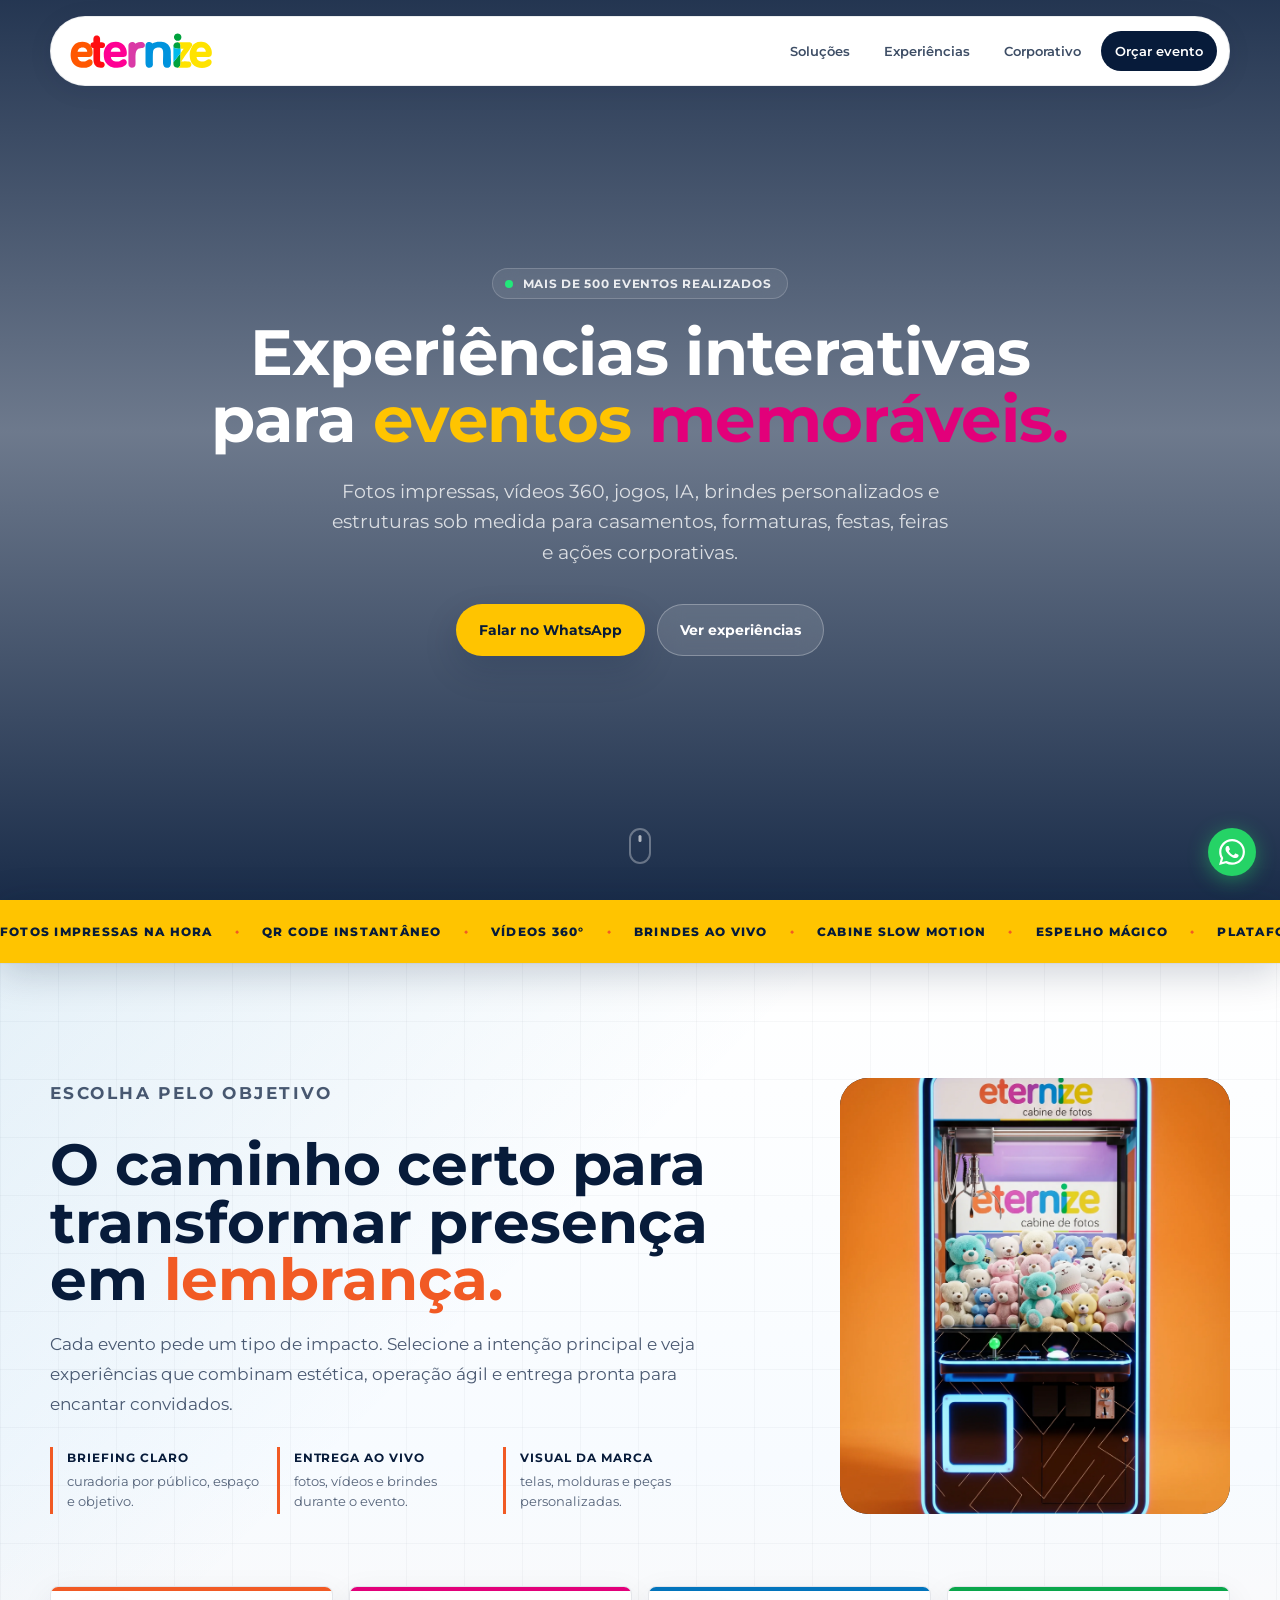
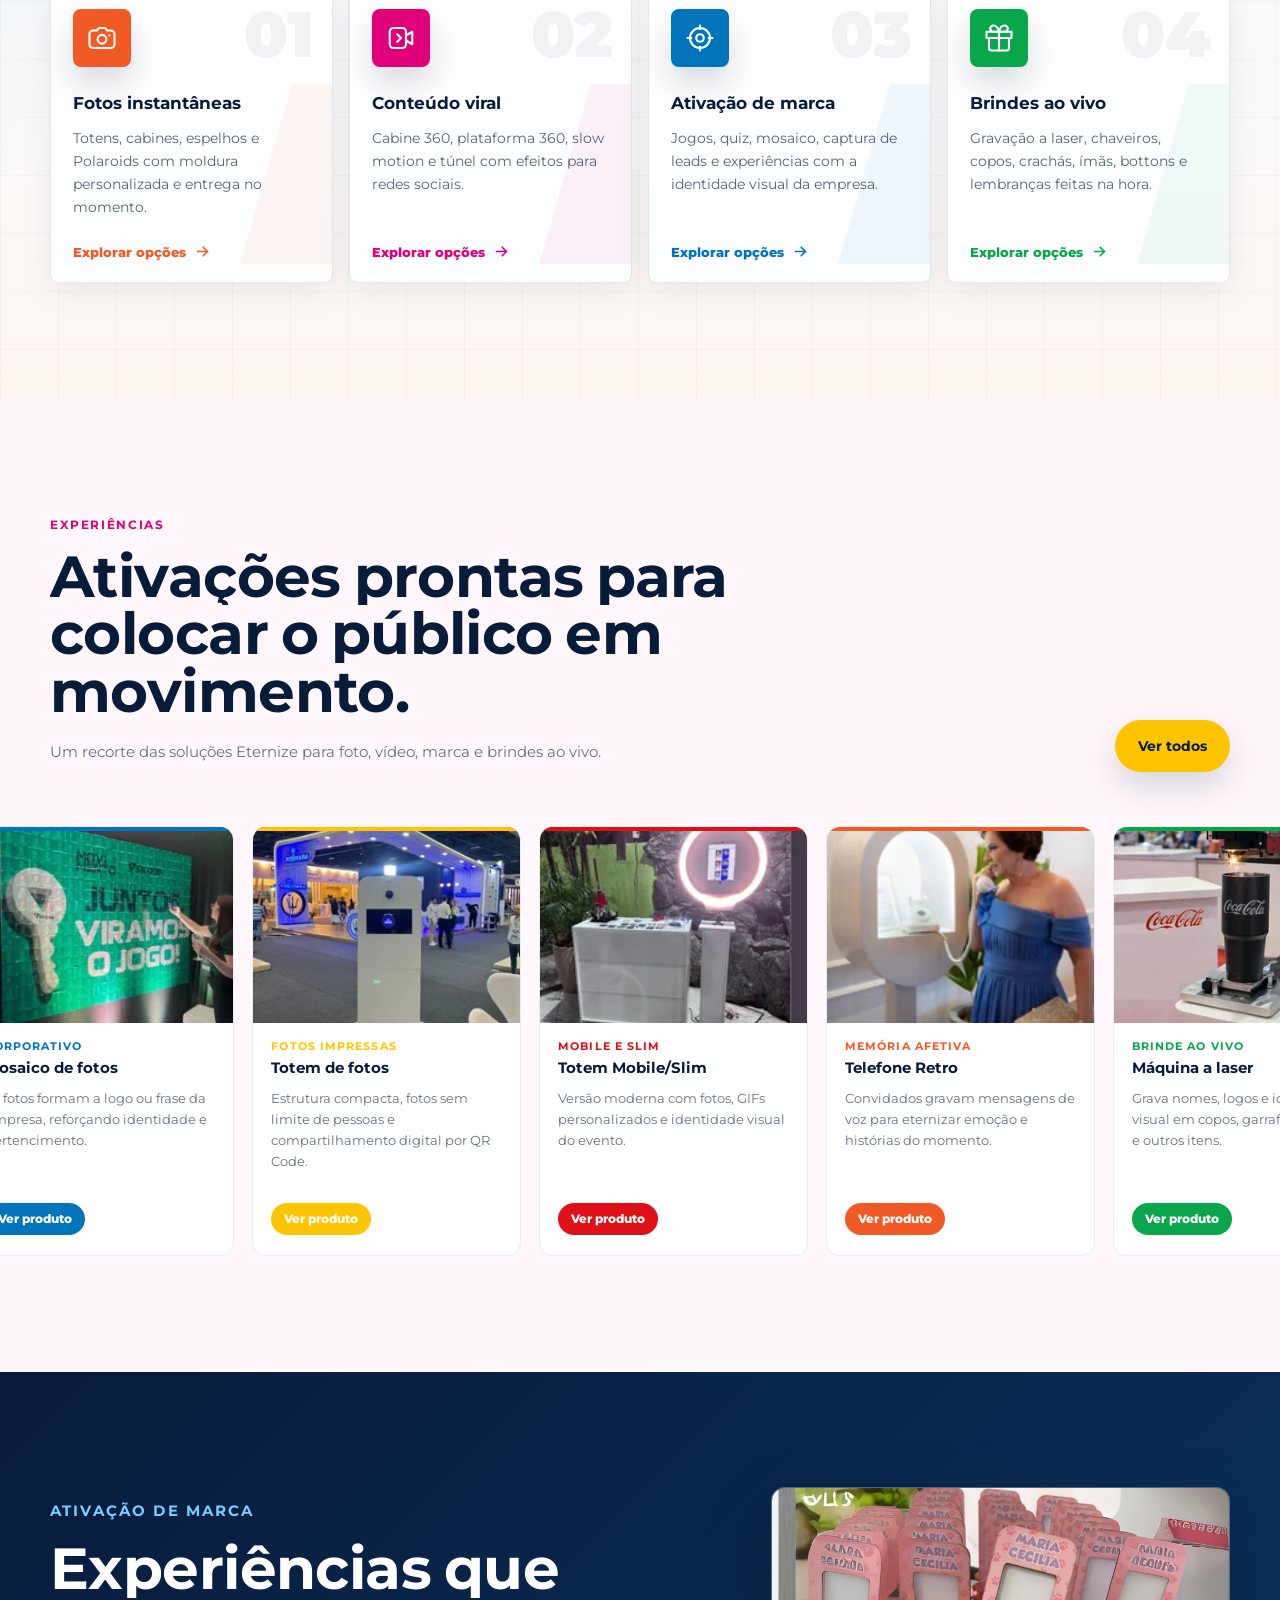
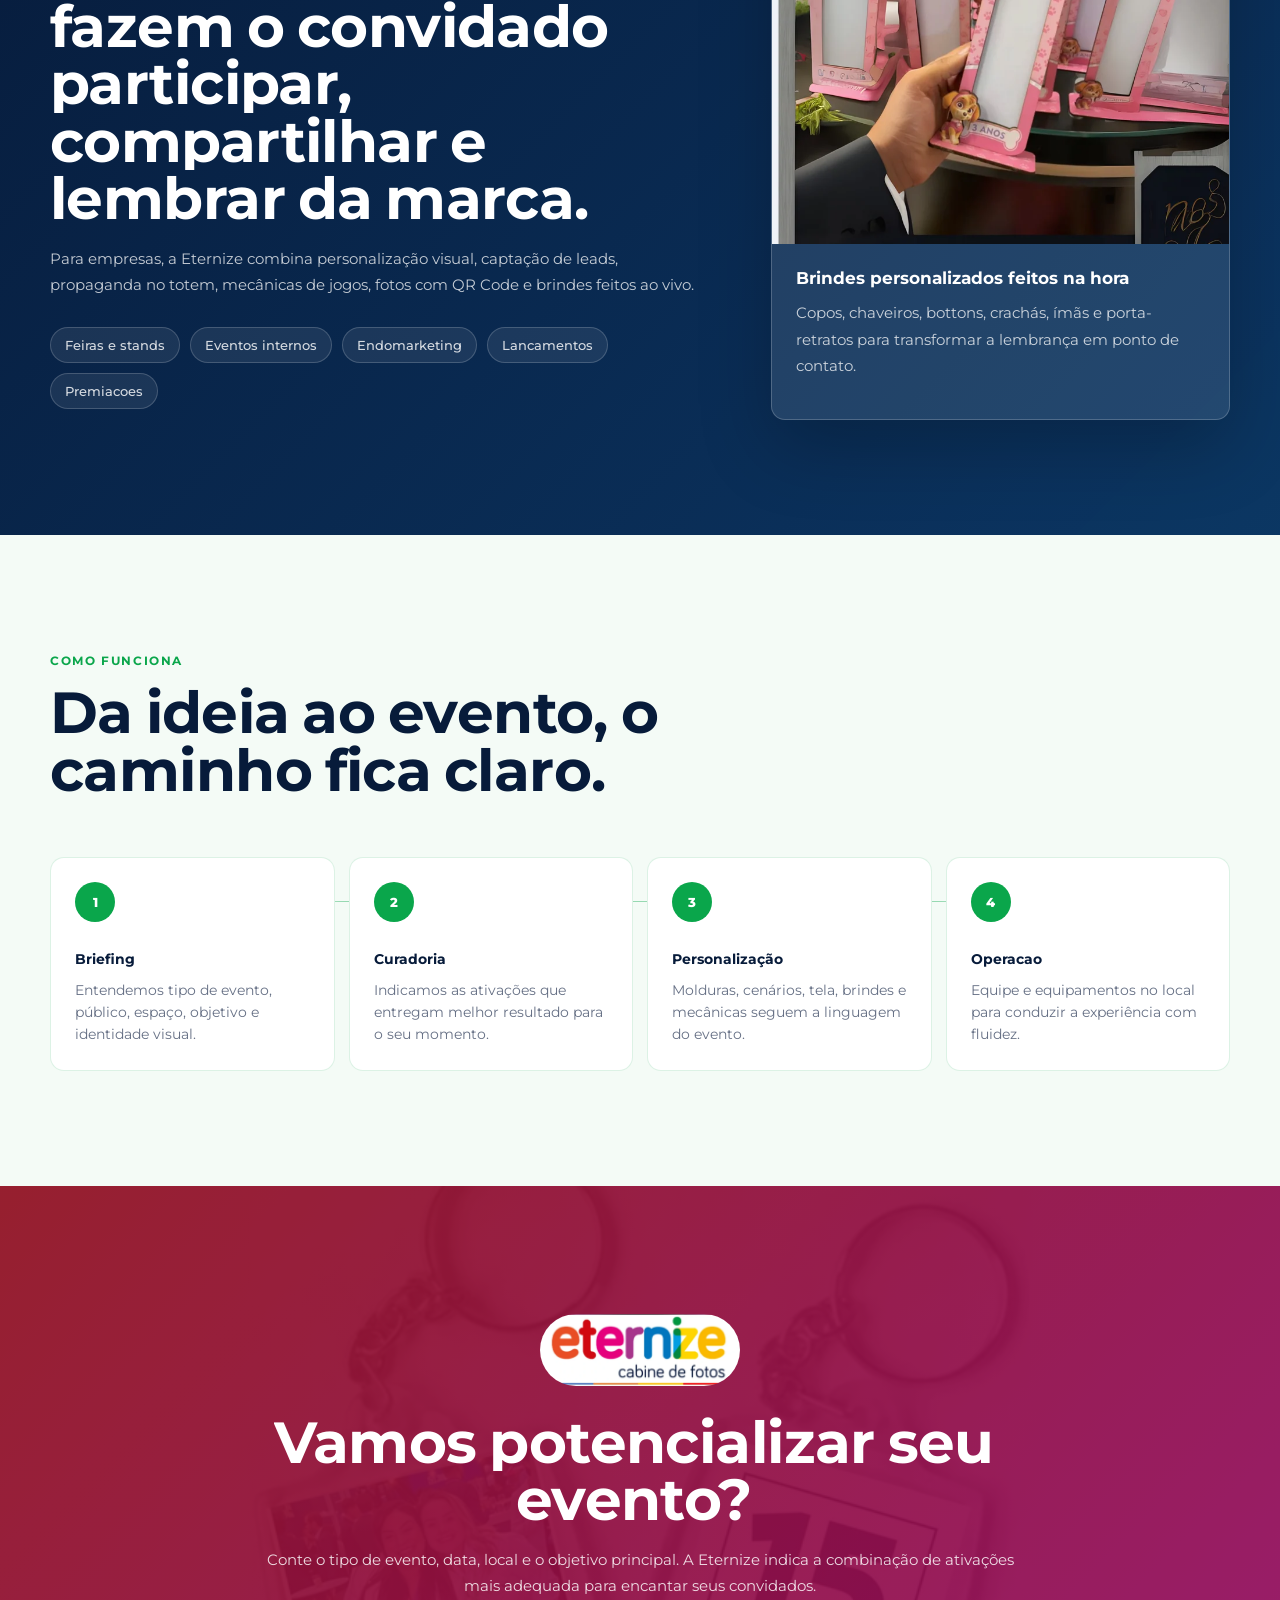
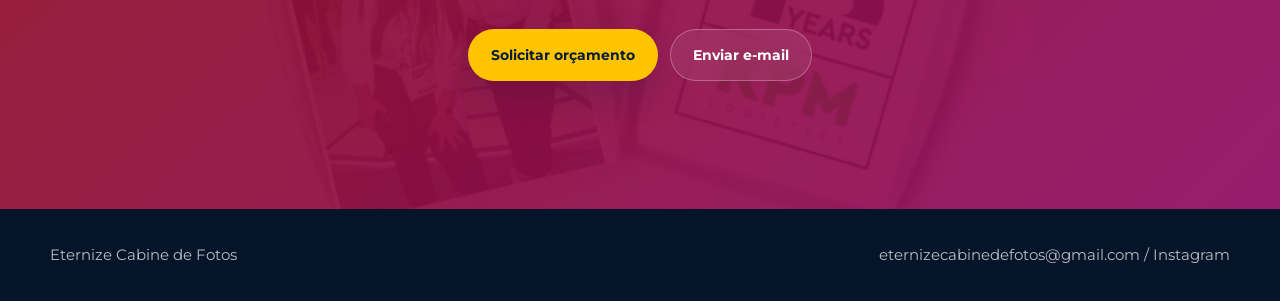
==== index.html @ 64b79873 "Atualiza site Eternize" ====
<!doctype html>
<html lang="pt-BR">
  <head>
    <meta charset="utf-8" />
    <meta name="viewport" content="width=device-width, initial-scale=1" />
    <meta
      name="description"
      content="Eternize Cabine de Fotos: fotos instantâneas, totens, cabine 360, brindes personalizados e ativações interativas para eventos sociais e corporativos."
    />
    <title>Eternize Cabine de Fotos | Ativações para eventos</title>
    <link rel="preconnect" href="https://fonts.googleapis.com" />
    <link rel="preconnect" href="https://fonts.gstatic.com" crossorigin />
    <link href="https://fonts.googleapis.com/css2?family=Montserrat:ital,wght@0,400;0,500;0,600;0,700;0,800;0,900;1,400;1,600&display=swap" rel="stylesheet" />
    <link rel="stylesheet" href="styles.css" />
    <script>document.documentElement.classList.add('js-loading');</script>
  </head>
  <body>
    <div id="loader" aria-hidden="true">
      <div class="loader-inner">
        <svg class="loader-logo" viewBox="0 0 8000 2100" xmlns="http://www.w3.org/2000/svg" style="shape-rendering:geometricPrecision;fill-rule:evenodd;clip-rule:evenodd">
          <!-- E (orange) -->
          <path data-color="#FF5701" d="M714.59 861.77c119.91,0 203.22,21.48 257.71,134.58 13.38,27.77 21.65,52.52 21.65,91.28l-534.95 0c13.27,-56.95 35.41,-118.96 78.92,-158.83 36.54,-33.48 108.3,-67.03 176.67,-67.03zm523.06 -11.89c-7.29,-4.43 -6.97,8.35 -5.02,-11.89 -22.46,-39.5 -11.29,2.46 -44.46,-80.9l-15.9 -28.86c-45.23,-34.41 -63.4,-90.82 -202.01,-145.9 -122.68,-48.75 -326.52,-52.69 -457.08,-11.13 -140.42,44.71 -223.59,114.61 -308.14,226.8 -47.35,62.83 -87.46,164.9 -105.25,245.45 -71.99,325.97 12.5,697.53 319.49,862.56 264.52,142.2 821.02,88.3 873.07,-199.17 9.29,-51.32 -4.56,-97.09 -27.3,-135.43 -19.23,-32.4 -63.55,-65.6 -110.46,-67.93 -125.85,-6.25 -117.14,64.1 -244.66,112.35 -75.48,28.57 -224.67,29.62 -304.32,-15.03 -85.15,-47.72 -116.16,-110.81 -140.66,-215.97 125.44,0 610.93,9.97 694.47,-12.85 156.95,-42.88 143.22,-249.6 118.27,-383.83 -3.86,-20.78 -10.97,-47.76 -17.43,-71.72 -5.93,-21.96 -17.75,-45.69 -22.61,-66.55z"/>
          <!-- t (red) -->
          <path data-color="#FF0D11" d="M1172.27 728.23l15.9 28.86c33.17,83.36 22,41.4 44.46,80.9l5.02 11.89c29.72,7.94 31.73,29.72 101.05,29.72 0,210.02 0,420.03 0,630.05 0,145.24 24.2,264.95 117.38,358.13 92.03,92.03 214.01,123.85 356.64,104.01 46.53,-6.47 78.1,-24.38 107.11,-53.38 92.81,-92.79 37.51,-273.31 -111.58,-277.98 -119.05,-3.72 -101.03,-60.47 -101.03,-219.94l-0.05 -475.56c-0.93,-100.03 0.42,-52.2 88.88,-59.68 47.46,-4.02 91.48,-9.33 124.3,-30.27 94.5,-60.33 105.02,-294.35 -132.64,-288.14 -15.31,0.4 -43.07,1.45 -66.09,0.25 -14.45,-0.75 -15.28,11.68 -14.5,-55.9 1.59,-138.41 21.54,-244.61 -104.9,-299.29 -57.03,-24.66 -181.39,-23.31 -237.35,57.87 -42.36,61.45 -26.17,196.69 -26.17,294.8 -101.18,2.26 -166.43,60.46 -166.43,163.66z"/>
          <!-- e (pink) -->
          <path data-color="#FF0093" d="M2836.56 1087.63l-534.95 0c41.52,-178.24 119.19,-214.67 274.18,-228.19 61.7,-5.38 130.36,16.73 178.57,54.81 40.77,32.21 80.65,103.8 82.2,173.38zm-927.25 118.88c0,230.15 26.81,410.46 194.66,578.05 163.53,163.26 319.38,194.66 560.22,194.66 156.12,0 271.62,-33.8 396.41,-108.82 59.18,-35.57 126.65,-103.44 126.65,-182.43 0,-99.97 -65.37,-184.26 -148.6,-184.26 -165.67,0 -170.76,120.66 -374.14,131.47 -19.15,1.02 -14.56,1.46 -27.47,0.93 -86.77,-3.57 -164.61,-7.9 -235.88,-71.47 -43,-38.36 -93.61,-101.86 -93.61,-179.81l630.05 0c177.98,0 249.65,-46.47 249.65,-237.76 0,-236.08 -128.38,-459.67 -350.36,-559.05 -205.52,-92.01 -587.02,-57.34 -748.43,143.81 -59.9,74.64 -86.06,108.14 -124.87,202.04 -28.35,68.58 -54.28,177.26 -54.28,272.64z"/>
          <!-- r (magenta) -->
          <path data-color="#DA3AA6" d="M3276.41 748.83l0 1022.35c0,262.21 323.5,254.34 376.97,97.61 24.29,-71.2 15.32,-198.96 15.32,-281.87 0,-174.11 -19.16,-409.79 45.36,-543.09 15.87,-32.79 38.89,-55.62 62.97,-79.68 29.51,-29.47 53.31,-36.35 97.32,-51.27 81.31,-27.57 174.33,-5.87 243.69,-53.51 67.82,-46.57 88.64,-129.27 57.88,-201.68 -43.36,-102.03 -134.62,-110.95 -233.8,-110.95 -79.84,0 -158.13,20.82 -219.78,59.58 -16.62,10.45 -35.68,29.44 -53.64,41.47 -86.73,-163.92 -392.29,-128.32 -392.29,101.04z"/>
          <!-- n (blue) -->
          <path data-color="#0093DD" d="M4595.95 629.96c-70.23,-104.88 -257.72,-114.36 -333.92,-12.96 -30.38,40.42 -40.55,104.1 -40.55,173.44l0 861.86c0,163.55 23.65,311.57 216.12,324.19 76.89,5.04 143.43,-40.33 170.45,-92.16 21.09,-40.47 23.93,-51.71 23.6,-113.11 -1,-185.44 -9.9,-524.14 6.27,-671.34 30.42,-276.95 379.68,-271.28 483.83,-193.3 38.93,29.14 57.36,70.75 67.05,123.16 28.63,155.03 -12.34,593.91 10.69,750.11 15.68,106.28 80.36,193.42 192.94,193.42 79.77,0 122.42,-0.34 179.93,-57.82 76.66,-76.62 57.56,-221.81 57.84,-334.49 0.04,-15.81 0.28,-31.65 -0.51,-47.42 -0.15,-2.9 -1.17,-18.67 -1.18,-18.97 -0.1,-10.56 0.87,-1.7 0.8,-17.68 -0.11,-26.81 -3.46,-17.23 -4.5,-41.29l1.23 -112.86c0.34,-10.69 0.19,-1 -0.84,-18.09 -5.65,-93.59 5.95,-213.07 -7.16,-308.08 -14.84,-107.47 -49.71,-182.32 -99.49,-257.14 -21.14,-31.77 -57.03,-67.3 -86.24,-92.09l-109.44 -68.87c-43.96,-18.78 -84.25,-31.31 -136.88,-41.43 -191.25,-36.79 -416.63,-18.84 -590.04,72.92z"/>
          <!-- i — base shape (green) -->
          <path data-color="#00A23D" d="M5766.9 1672.22c0,99.93 -4.35,166.35 43.25,222.13 50.98,59.74 85.82,78.92 193.04,78.92 32.2,-17.93 49.72,-17.55 82.31,-43.84 90.25,-72.82 74.78,-166.97 74.23,-283.07 -0.75,-158.67 0.39,-317.51 -0.04,-476.21 -28.02,20.35 -212.98,270.62 -246.05,314.12l-146.74 187.95z"/>
          <!-- i — dot (green) -->
          <path data-color="#00A23D" d="M5974.93 487.3c78.07,0 116.99,6.34 182.95,-60.75 103.31,-105.06 66.25,-343.43 -165.12,-343.43 -132.1,0 -269.79,165.04 -144.47,334.67 23.8,32.22 74.12,69.51 126.64,69.51z"/>
          <!-- i — body (green) -->
          <path data-color="#00A23D" d="M5766.9 792.99c20.1,67.55 58.01,111.79 134.01,124.9 63.26,10.91 194,7.72 260.83,3.48 -6.58,-76.57 10.19,-166.04 -11.43,-235.08 -10.92,-34.86 -27.07,-56.77 -49.42,-75.35 -19.36,-16.09 -55.71,-39.23 -84.35,-43.01 -88.3,-11.62 -190.92,32.81 -230.01,117.33 -17.95,38.81 -19.63,53.27 -19.63,107.73z"/>
          <!-- i — highlight (cyan) -->
          <path data-color="#00BBEC" d="M5766.9 1672.22l146.74 -187.95c33.07,-43.5 218.03,-293.77 246.05,-314.12l3.99 -11.19 1.46 -238.31 -3.4 0.72c-66.83,4.24 -197.57,7.43 -260.83,-3.48 -76,-13.11 -113.91,-57.35 -134.01,-124.9l0 879.23z"/>
          <!-- z (yellow) -->
          <path data-color="#FFE300" d="M6161.74 921.37l3.4 -0.72 166.42 0.59c-21.22,40.05 -93.46,134.85 -123.7,179.4 -13.48,19.85 -25.04,46.28 -44.18,58.32l-3.99 11.19c0.43,158.7 -0.71,317.54 0.04,476.21 0.55,116.1 16.02,210.25 -74.23,283.07 -32.59,26.29 -50.11,25.91 -82.31,43.84 90.89,0 579.39,9.28 644.37,-10.91 87.52,-27.2 129.33,-112.9 110.53,-201.55 -21.89,-103.19 -88.8,-131.15 -195.09,-132.19l-165.73 -6.16c-17.5,-0.55 -34.76,0.49 -51.88,1.43 -15.55,0.86 -0.82,1.04 -17.22,0.32l-74.74 3.45c-18.93,2.13 -39.41,0.87 -58.57,0.87 10.47,-15.65 19.21,-29.7 31.35,-45.92l96.86 -134.95c64.89,-85.84 405.28,-562.31 453.23,-640.44 60.9,-99.2 43.54,-243.66 -165.23,-242.79l-594.53 3.5c28.64,3.78 64.99,26.92 84.35,43.01 22.35,18.58 38.5,40.49 49.42,75.35 21.62,69.04 4.85,158.51 11.43,235.08z"/>
          <!-- e final (yellow) -->
          <path data-color="#FFE300" d="M7288.53 861.77l41.61 0c131.11,0 231.81,95.37 231.81,225.86l-517.12 0c0,-116.07 106.44,-225.86 243.7,-225.86zm-624.11 362.57c0,223.49 42.14,391.85 156.97,538.47 242.98,310.27 841.04,267.52 1020.98,27.26 80.11,-106.96 51.06,-286.36 -113.99,-286.36 -72.76,0 -114.29,44.05 -160.14,71.67 -29.69,17.88 -42.03,27.46 -78.39,40.49 -104.74,37.51 -261.61,23.64 -353.57,-49.07 -41.97,-33.19 -85.51,-121.72 -85.51,-181.97l612.23 0c176.74,0 231.81,-61.67 231.81,-231.81 0,-96.18 -24.27,-182.39 -53.63,-249.51 -7.42,-16.97 -14.76,-32.76 -23.26,-48.07 -10.03,-18.08 -17.15,-30.47 -28.17,-49.1 -22.33,-37.71 -42.62,-56.47 -67.19,-87.35 -14.17,-17.79 -20.61,-17.8 -37.34,-33.99 -17.16,-16.61 -22.06,-21.05 -41.68,-35.59 -100.15,-74.26 -189.53,-95.28 -308.44,-104.4 -267.48,-20.5 -462.11,97.72 -559.75,290.98 -61.51,121.76 -110.93,242.22 -110.93,388.35z"/>
        </svg>
      </div>
    </div>

    <div class="scroll-progress" aria-hidden="true"></div>

    <header class="site-header" data-header>
      <a class="brand" href="#inicio" aria-label="Eternize Cabine de Fotos">
        <img src="logosvg.svg" alt="Eternize cabine de fotos" />
      </a>
      <button class="nav-toggle" type="button" aria-label="Abrir menu" aria-expanded="false" data-nav-toggle>
        <span></span>
        <span></span>
        <span></span>
      </button>
      <nav class="nav-links" data-nav>
        <a href="#solucoes">Soluções</a>
        <a href="#experiencias">Experiências</a>
        <a href="#corporativo">Corporativo</a>
        <a class="nav-cta" href="https://wa.me/5513991571785?text=Ola%2C%20quero%20potencializar%20meu%20evento%20com%20a%20Eternize." target="_blank" rel="noreferrer">Orçar evento</a>
      </nav>
    </header>

    <main id="inicio">
      <section class="hero section-blue">
        <!-- Vídeo mobile (até 767px) -->
        <video class="hero-video hero-video--mobile" autoplay muted loop playsinline preload="none" aria-hidden="true">
          <source src="bg-mobile.webm" type="video/webm" />
        </video>
        <!-- Vídeo desktop (768px+) -->
        <video class="hero-video hero-video--desktop" autoplay muted loop playsinline preload="none" aria-hidden="true">
          <source src="bg-desktop.webm" type="video/webm" />
        </video>

        <div class="hero-overlay" aria-hidden="true"></div>

        <div class="hero-content reveal">
          <div class="hero-badge">
            <span class="hero-badge-pulse"></span>
            Mais de 500 eventos realizados
          </div>
          <h1>Experiências interativas para <span class="hero-highlight">eventos</span> <span class="hero-highlight-pink">memoráveis.</span></h1>
          <p class="hero-copy">
            Fotos impressas, vídeos 360, jogos, IA, brindes personalizados e estruturas sob medida para casamentos,
            formaturas, festas, feiras e ações corporativas.
          </p>
          <div class="hero-actions">
            <a class="button button-primary" href="https://wa.me/5513991571785?text=Ola%2C%20quero%20conhecer%20as%20ativacoes%20da%20Eternize." target="_blank" rel="noreferrer" data-ripple>
              Falar no WhatsApp
            </a>
            <a class="button button-ghost" href="#experiencias" data-ripple>Ver experiências</a>
          </div>
        </div>

        <div class="hero-scroll" aria-hidden="true"></div>
      </section>

      <!-- Ticker bar: divisão animada entre hero e seções -->
      <div class="ticker-section" aria-hidden="true">
        <div class="ticker-inner">
          <div class="ticker-track">
            <span class="ticker-item">Fotos impressas na hora</span>
            <span class="ticker-item">QR Code instantâneo</span>
            <span class="ticker-item">Vídeos 360°</span>
            <span class="ticker-item">Brindes ao vivo</span>
            <span class="ticker-item">Cabine Slow Motion</span>
            <span class="ticker-item">Espelho Mágico</span>
            <span class="ticker-item">Plataforma 360</span>
            <span class="ticker-item">Laser personalizado</span>
            <span class="ticker-item">Cartoon IA</span>
            <span class="ticker-item">Totem de jogos</span>
            <span class="ticker-item">Conteúdo viral</span>
            <span class="ticker-item">Ativação de marca</span>
            <!-- duplicado para loop perfeito -->
            <span class="ticker-item">Fotos impressas na hora</span>
            <span class="ticker-item">QR Code instantâneo</span>
            <span class="ticker-item">Vídeos 360°</span>
            <span class="ticker-item">Brindes ao vivo</span>
            <span class="ticker-item">Cabine Slow Motion</span>
            <span class="ticker-item">Espelho Mágico</span>
            <span class="ticker-item">Plataforma 360</span>
            <span class="ticker-item">Laser personalizado</span>
            <span class="ticker-item">Cartoon IA</span>
            <span class="ticker-item">Totem de jogos</span>
            <span class="ticker-item">Conteúdo viral</span>
            <span class="ticker-item">Ativação de marca</span>
          </div>
        </div>
      </div>


      <section class="section goals-section section-orange" id="solucoes">
        <div class="goals-shell">
          <div class="goals-intro reveal">
            <p class="eyebrow">Escolha pelo objetivo</p>
            <h2>O caminho certo para transformar presença em <span class="goals-title-accent">lembrança.</span></h2>
            <p>
              Cada evento pede um tipo de impacto. Selecione a intenção principal e veja experiências que combinam
              estética, operação ágil e entrega pronta para encantar convidados.
            </p>

            <div class="goals-proof" aria-label="Diferenciais da curadoria Eternize">
              <span><strong>Briefing claro</strong> curadoria por público, espaço e objetivo.</span>
              <span><strong>Entrega ao vivo</strong> fotos, vídeos e brindes durante o evento.</span>
              <span><strong>Visual da marca</strong> telas, molduras e peças personalizadas.</span>
            </div>
          </div>

          <div class="goals-showcase reveal">
            <figure class="goals-showcase-media">
              <img src="assets/site/cabine.webp" alt="Cabine de fotos Eternize em um evento" loading="lazy" />
            </figure>
          </div>
        </div>

        <div class="goals-grid" aria-label="Objetivos para escolher a experiência ideal">
          <a class="goals-card reveal" style="--gc: var(--orange)" href="#experiencias" data-filter-shortcut="foto" aria-label="Ver experiências de fotos instantâneas">
            <span class="goals-icon" aria-hidden="true">
              <svg viewBox="0 0 24 24" fill="none" stroke="currentColor" stroke-width="1.7" stroke-linecap="round" stroke-linejoin="round">
                <path d="M14.5 4h-5L7.8 6H5a3 3 0 0 0-3 3v8a3 3 0 0 0 3 3h14a3 3 0 0 0 3-3V9a3 3 0 0 0-3-3h-2.8L14.5 4Z" />
                <circle cx="12" cy="13" r="3.5" />
                <path d="M18 10h.01" />
              </svg>
            </span>
            <span class="goals-watermark" aria-hidden="true">01</span>
            <h3>Fotos instantâneas</h3>
            <p>Totens, cabines, espelhos e Polaroids com moldura personalizada e entrega no momento.</p>
            <span class="goals-link">
              Explorar opções
              <svg viewBox="0 0 24 24" fill="none" stroke="currentColor" stroke-width="2.4" stroke-linecap="round" stroke-linejoin="round" aria-hidden="true">
                <path d="M5 12h14" />
                <path d="m13 6 6 6-6 6" />
              </svg>
            </span>
          </a>

          <a class="goals-card reveal" style="--gc: var(--pink)" href="#experiencias" data-filter-shortcut="video" aria-label="Ver experiências de conteúdo viral">
            <span class="goals-icon" aria-hidden="true">
              <svg viewBox="0 0 24 24" fill="none" stroke="currentColor" stroke-width="1.7" stroke-linecap="round" stroke-linejoin="round">
                <path d="M3 7a3 3 0 0 1 3-3h7a3 3 0 0 1 3 3v10a3 3 0 0 1-3 3H6a3 3 0 0 1-3-3V7Z" />
                <path d="m16 10 5-3v10l-5-3" />
                <path d="m9 9 3 3-3 3" />
              </svg>
            </span>
            <span class="goals-watermark" aria-hidden="true">02</span>
            <h3>Conteúdo viral</h3>
            <p>Cabine 360, plataforma 360, slow motion e túnel com efeitos para redes sociais.</p>
            <span class="goals-link">
              Explorar opções
              <svg viewBox="0 0 24 24" fill="none" stroke="currentColor" stroke-width="2.4" stroke-linecap="round" stroke-linejoin="round" aria-hidden="true">
                <path d="M5 12h14" />
                <path d="m13 6 6 6-6 6" />
              </svg>
            </span>
          </a>

          <a class="goals-card reveal" style="--gc: var(--blue)" href="#experiencias" data-filter-shortcut="marca" aria-label="Ver experiências de ativação de marca">
            <span class="goals-icon" aria-hidden="true">
              <svg viewBox="0 0 24 24" fill="none" stroke="currentColor" stroke-width="1.7" stroke-linecap="round" stroke-linejoin="round">
                <circle cx="12" cy="12" r="8" />
                <circle cx="12" cy="12" r="3" />
                <path d="M12 2v3" />
                <path d="M12 19v3" />
                <path d="M2 12h3" />
                <path d="M19 12h3" />
              </svg>
            </span>
            <span class="goals-watermark" aria-hidden="true">03</span>
            <h3>Ativação de marca</h3>
            <p>Jogos, quiz, mosaico, captura de leads e experiências com a identidade visual da empresa.</p>
            <span class="goals-link">
              Explorar opções
              <svg viewBox="0 0 24 24" fill="none" stroke="currentColor" stroke-width="2.4" stroke-linecap="round" stroke-linejoin="round" aria-hidden="true">
                <path d="M5 12h14" />
                <path d="m13 6 6 6-6 6" />
              </svg>
            </span>
          </a>

          <a class="goals-card reveal" style="--gc: var(--green)" href="#experiencias" data-filter-shortcut="brinde" aria-label="Ver experiências de brindes ao vivo">
            <span class="goals-icon" aria-hidden="true">
              <svg viewBox="0 0 24 24" fill="none" stroke="currentColor" stroke-width="1.7" stroke-linecap="round" stroke-linejoin="round">
                <path d="M20 12v8a2 2 0 0 1-2 2H6a2 2 0 0 1-2-2v-8" />
                <path d="M2 7h20v5H2z" />
                <path d="M12 22V7" />
                <path d="M12 7H7.5a2.5 2.5 0 0 1 0-5C11 2 12 7 12 7Z" />
                <path d="M12 7h4.5a2.5 2.5 0 0 0 0-5C13 2 12 7 12 7Z" />
              </svg>
            </span>
            <span class="goals-watermark" aria-hidden="true">04</span>
            <h3>Brindes ao vivo</h3>
            <p>Gravação a laser, chaveiros, copos, crachás, ímãs, bottons e lembranças feitas na hora.</p>
            <span class="goals-link">
              Explorar opções
              <svg viewBox="0 0 24 24" fill="none" stroke="currentColor" stroke-width="2.4" stroke-linecap="round" stroke-linejoin="round" aria-hidden="true">
                <path d="M5 12h14" />
                <path d="m13 6 6 6-6 6" />
              </svg>
            </span>
          </a>
        </div>
      </section>

      <section class="section experience-section section-pink" id="experiencias">
        <div class="experience-head reveal">
          <div class="section-heading">
            <p class="eyebrow">Experiências</p>
            <h2 data-split>Ativações prontas para colocar o público em movimento.</h2>
            <p>Um recorte das soluções Eternize para foto, vídeo, marca e brindes ao vivo.</p>
          </div>
          <a class="button button-primary experience-all-link experience-all-link--desktop" href="servicos.html" data-ripple>Ver todos</a>
        </div>

        <div class="experience-carousel reveal" aria-label="Carrossel de experiências Eternize">
          <div class="service-carousel-track" data-service-carousel-track>
            <div class="service-carousel-group" data-service-carousel-group>
          <a class="service-card" href="produto.html?produto=cartoon-ia" style="--card-accent: var(--pink)" aria-label="Ver página do produto Cartoon IA">
            <img src="assets/site/cartoon-ia.webp" alt="Cartoon IA com identidade de marca" />
            <div>
              <p>IA e interacao</p>
              <h3>Cartoon IA</h3>
              <span>Transforma a imagem do convidado em arte ilustrativa instantânea.</span>
            </div>
          </a>
          <a class="service-card" href="produto.html?produto=totem-jogos" style="--card-accent: var(--pink)" aria-label="Ver página do produto Totem de jogos">
            <img src="assets/site/totem-games.webp" alt="Totem interativo com jogos" />
            <div>
              <p>Engajamento</p>
              <h3>Totem de jogos</h3>
              <span>Quiz, memória, roleta digital, prêmios, leads e mídia do evento.</span>
            </div>
          </a>
          <a class="service-card" href="produto.html?produto=mosaico-fotos" style="--card-accent: var(--blue)" aria-label="Ver página do produto Mosaico de fotos">
            <img src="assets/site/mosaico.webp" alt="Mosaico de fotos corporativo" />
            <div>
              <p>Corporativo</p>
              <h3>Mosaico de fotos</h3>
              <span>As fotos formam a logo ou frase da empresa, reforçando identidade e pertencimento.</span>
            </div>
          </a>
          <a class="service-card" href="produto.html?produto=totem-fotos" style="--card-accent: var(--yellow)" aria-label="Ver página do produto Totem de fotos">
            <img src="assets/site/totem-fotos.webp" alt="Totem de fotos para evento" />
            <div>
              <p>Fotos impressas</p>
              <h3>Totem de fotos</h3>
              <span>Estrutura compacta, fotos sem limite de pessoas e compartilhamento digital por QR Code.</span>
            </div>
          </a>
          <a class="service-card" href="produto.html?produto=totem-mobile-slim" style="--card-accent: var(--red)" aria-label="Ver página do produto Totem Mobile Slim">
            <img src="assets/site/totem-mobile.webp" alt="Totem mobile slim com ring light" />
            <div>
              <p>Mobile e slim</p>
              <h3>Totem Mobile/Slim</h3>
              <span>Versão moderna com fotos, GIFs personalizados e identidade visual do evento.</span>
            </div>
          </a>
          <a class="service-card" href="produto.html?produto=telefone-retro" style="--card-accent: var(--orange)" aria-label="Ver página do produto Telefone Retro">
            <img src="assets/site/telefone-retro.webp" alt="Telefone retro para audio recordacoes" />
            <div>
              <p>Memória afetiva</p>
              <h3>Telefone Retro</h3>
              <span>Convidados gravam mensagens de voz para eternizar emoção e histórias do momento.</span>
            </div>
          </a>
          <a class="service-card" href="produto.html?produto=maquina-laser" style="--card-accent: var(--green)" aria-label="Ver página do produto Máquina a laser">
            <img src="assets/site/laser.webp" alt="Gravacao a laser personalizada" />
            <div>
              <p>Brinde ao vivo</p>
              <h3>Máquina a laser</h3>
              <span>Grava nomes, logos e identidade visual em copos, garrafas, chaveiros e outros itens.</span>
            </div>
          </a>
          <a class="service-card" href="produto.html?produto=maquina-brindes" style="--card-accent: var(--green)" aria-label="Ver página do produto Máquina de brindes">
            <img src="assets/site/maquina-brindes.webp" alt="Máquina de brindes personalizada" />
            <div>
              <p>Experiência lúdica</p>
              <h3>Máquina de brindes</h3>
              <span>Máquina temática com mimos personalizados, filas divertidas e alto potencial de fotos.</span>
            </div>
          </a>
          <a class="service-card" href="produto.html?produto=cabine-vento" style="--card-accent: var(--blue)" aria-label="Ver página do produto Cabine de vento">
            <img src="assets/site/cabine-vento.webp" alt="Cabine de vento para prêmios" />
            <div>
              <p>Prêmios</p>
              <h3>Cabine de vento</h3>
              <span>Experiência imersiva para sortear tickets, brindes ou frases personalizadas.</span>
            </div>
          </a>
          <a class="service-card" href="produto.html?produto=cabine-slow-motion" style="--card-accent: var(--yellow)" aria-label="Ver página do produto Cabine Slow Motion">
            <img src="assets/site/slow-motion.webp" alt="Cabine slow motion" />
            <div>
              <p>Conteúdo</p>
              <h3>Cabine Slow Motion</h3>
              <span>Vídeos em câmera lenta e rápida, moldura personalizada e envio imediato.</span>
            </div>
          </a>
          <a class="service-card" href="produto.html?produto=cabine-360" style="--card-accent: var(--red)" aria-label="Ver página do produto Cabine 360">
            <img src="assets/site/cabine-360.webp" alt="Cabine 360 personalizada" />
            <div>
              <p>Imersao</p>
              <h3>Cabine 360</h3>
              <span>Cenário temático, trilha sonora, efeitos e vídeos prontos para compartilhamento.</span>
            </div>
          </a>
          <a class="service-card" href="produto.html?produto=plataforma-360" style="--card-accent: var(--green)" aria-label="Ver página do produto Plataforma 360">
            <img src="assets/site/plataforma-360.webp" alt="Plataforma 360 para eventos" />
            <div>
              <p>Social e marca</p>
              <h3>Plataforma 360</h3>
              <span>Registro superanimado com efeitos personalizados, moderno e perfeito para viralizar.</span>
            </div>
          </a>
          <a class="service-card" href="produto.html?produto=tunel-eternize" style="--card-accent: var(--orange)" aria-label="Ver página do produto Tunel Eternize">
            <img src="assets/site/tunel-eternize.webp" alt="Tunel Eternize com luzes" />
            <div>
              <p>Led e impacto</p>
              <h3>Tunel Eternize</h3>
              <span>Cabine de LEDs para criar conteúdo marcante, imersivo e compartilhável.</span>
            </div>
          </a>
          <a class="service-card" href="produto.html?produto=iphonao-eternize" style="--card-accent: var(--red)" aria-label="Ver página do produto Iphonao Eternize">
            <img src="assets/site/iphonao.webp" alt="Iphonao Eternize" />
            <div>
              <p>Alternativa compacta</p>
              <h3>Iphonao Eternize</h3>
              <span>Ocupa pouco espaço e permite fotos amplas, sem limite de pessoas na sessão.</span>
            </div>
          </a>
          <a class="service-card" href="produto.html?produto=espelho-magico" style="--card-accent: var(--pink)" aria-label="Ver página do produto Espelho Magico">
            <img src="assets/site/espelho-magico.webp" alt="Espelho magico em moldura dourada" />
            <div>
              <p>Charme</p>
              <h3>Espelho Magico</h3>
              <span>Fotos reveladas na hora em uma experiência elegante, interativa e visualmente bonita.</span>
            </div>
          </a>
          <a class="service-card" href="produto.html?produto=espelho-magico-vintage" style="--card-accent: var(--blue)" aria-label="Ver página do produto Espelho Magico Vintage">
            <img src="assets/site/espelho-vintage.webp" alt="Espelho vintage em evento" />
            <div>
              <p>Vintage ou black</p>
              <h3>Espelho Magico Vintage</h3>
              <span>Opções com design vintage ou estrutura moderna preta para combinar com o evento.</span>
            </div>
          </a>
          <a class="service-card" href="produto.html?produto=polaroid-lembrancas" style="--card-accent: var(--yellow)" aria-label="Ver página do produto Polaroid lembrancas">
            <img src="assets/site/polaroid.webp" alt="Polaroid lembrancas em evento" />
            <div>
              <p>Recepcao</p>
              <h3>Polaroid lembrancas</h3>
              <span>Fotos instantâneas na chegada ou durante todo o evento, entregues aos convidados.</span>
            </div>
          </a>
          <a class="service-card" href="produto.html?produto=cabine-tradicional" style="--card-accent: var(--red)" aria-label="Ver página do produto Cabine tradicional">
            <img src="assets/site/cabine-tradicional.webp" alt="Cabine tradicional de fotos" />
            <div>
              <p>Privacidade</p>
              <h3>Cabine tradicional</h3>
              <span>Cabine interativa com personalização lateral para noivos, debutantes, aniversariantes ou marcas.</span>
            </div>
          </a>
          <a class="service-card" href="produto.html?produto=cabine-inflavel" style="--card-accent: var(--green)" aria-label="Ver página do produto Cabine inflavel">
            <img src="assets/site/cabine-inflavel.webp" alt="Cabine inflavel Eternize" />
            <div>
              <p>Grupos</p>
              <h3>Cabine inflavel</h3>
              <span>Espaço reservado e amplo para poses, troca de acessórios e eventos corporativos.</span>
            </div>
          </a>
          <a class="service-card" href="produto.html?produto=terminal-instagram" style="--card-accent: var(--pink)" aria-label="Ver página do produto Terminal Instagram">
            <img src="assets/site/terminal-instagram.webp" alt="Terminal Instagram para impressao" />
            <div>
              <p>Redes sociais</p>
              <h3>Terminal Instagram</h3>
              <span>Convidados postam com hashtag do evento e retiram a foto processada automaticamente.</span>
            </div>
          </a>
            </div>
          </div>
        </div>
        <a class="button button-primary experience-all-link experience-all-link--mobile" href="servicos.html" data-ripple>Ver todos</a>
      </section>

      <section class="section corporate section-blue" id="corporativo">
        <div class="corporate-copy reveal">
          <p class="eyebrow">Ativação de marca</p>
          <h2 data-split>Experiências que fazem o convidado participar, compartilhar e lembrar da marca.</h2>
          <p>
            Para empresas, a Eternize combina personalização visual, captação de leads, propaganda no totem,
            mecânicas de jogos, fotos com QR Code e brindes feitos ao vivo.
          </p>
          <div class="pill-list" aria-label="Aplicacoes corporativas">
            <span>Feiras e stands</span>
            <span>Eventos internos</span>
            <span>Endomarketing</span>
            <span>Lancamentos</span>
            <span>Premiacoes</span>
          </div>
        </div>
        <div class="corporate-panel reveal">
          <img src="assets/site/brindes-porta-retratos.webp" alt="Porta retratos personalizados feitos na hora" />
          <div>
            <h3>Brindes personalizados feitos na hora</h3>
            <p>Copos, chaveiros, bottons, crachás, ímãs e porta-retratos para transformar a lembrança em ponto de contato.</p>
          </div>
        </div>
      </section>

      <section class="section process section-green">
        <div class="section-heading reveal">
          <p class="eyebrow">Como funciona</p>
          <h2 data-split>Da ideia ao evento, o caminho fica claro.</h2>
        </div>
        <div class="process-grid">
          <article class="process-step reveal">
            <span>1</span>
            <h3>Briefing</h3>
            <p>Entendemos tipo de evento, público, espaço, objetivo e identidade visual.</p>
          </article>
          <article class="process-step reveal">
            <span>2</span>
            <h3>Curadoria</h3>
            <p>Indicamos as ativações que entregam melhor resultado para o seu momento.</p>
          </article>
          <article class="process-step reveal">
            <span>3</span>
            <h3>Personalização</h3>
            <p>Molduras, cenários, tela, brindes e mecânicas seguem a linguagem do evento.</p>
          </article>
          <article class="process-step reveal">
            <span>4</span>
            <h3>Operacao</h3>
            <p>Equipe e equipamentos no local para conduzir a experiência com fluidez.</p>
          </article>
        </div>
      </section>

      <section class="final-cta section-red" id="contato">
        <div class="final-inner reveal">
          <img src="assets/site/logo-eternize-card.webp" alt="Eternize cabine de fotos" />
          <h2 data-split>Vamos potencializar seu evento?</h2>
          <p>
            Conte o tipo de evento, data, local e o objetivo principal. A Eternize indica a combinação de ativações
            mais adequada para encantar seus convidados.
          </p>
          <div class="hero-actions">
            <a class="button button-primary" href="https://wa.me/5513991571785?text=Ola%2C%20quero%20um%20orcamento%20para%20meu%20evento%20com%20a%20Eternize." target="_blank" rel="noreferrer" data-ripple>
              Solicitar orçamento
            </a>
            <a class="button button-ghost light" href="mailto:eternizecabinedefotos@gmail.com" data-ripple>Enviar e-mail</a>
          </div>
        </div>
      </section>
    </main>

    <footer class="site-footer">
      <p>Eternize Cabine de Fotos</p>
      <p>
        <a href="mailto:eternizecabinedefotos@gmail.com">eternizecabinedefotos@gmail.com</a>
        <span aria-hidden="true">/</span>
        <a href="https://www.instagram.com/eternizecabinedefotos/" target="_blank" rel="noreferrer">Instagram</a>
      </p>
    </footer>

    <!-- Botão flutuante WhatsApp -->
    <a class="wpp-float" href="https://wa.me/5513991571785?text=Ola%2C%20quero%20conhecer%20as%20ativacoes%20da%20Eternize." target="_blank" rel="noreferrer" aria-label="Falar no WhatsApp">
      <svg viewBox="0 0 24 24" fill="currentColor" aria-hidden="true">
        <path d="M17.472 14.382c-.297-.149-1.758-.867-2.03-.967-.273-.099-.471-.148-.67.15-.197.297-.767.966-.94 1.164-.173.199-.347.223-.644.075-.297-.15-1.255-.463-2.39-1.475-.883-.788-1.48-1.761-1.653-2.059-.173-.297-.018-.458.13-.606.134-.133.298-.347.446-.52.149-.174.198-.298.298-.497.099-.198.05-.371-.025-.52-.075-.149-.669-1.612-.916-2.207-.242-.579-.487-.5-.669-.51-.173-.008-.371-.01-.57-.01-.198 0-.52.074-.792.372-.272.297-1.04 1.016-1.04 2.479 0 1.462 1.065 2.875 1.213 3.074.149.198 2.096 3.2 5.077 4.487.709.306 1.262.489 1.694.625.712.227 1.36.195 1.871.118.571-.085 1.758-.719 2.006-1.413.248-.694.248-1.289.173-1.413-.074-.124-.272-.198-.57-.347m-5.421 7.403h-.004a9.87 9.87 0 01-5.031-1.378l-.361-.214-3.741.982.998-3.648-.235-.374a9.86 9.86 0 01-1.51-5.26c.001-5.45 4.436-9.884 9.888-9.884 2.64 0 5.122 1.03 6.988 2.898a9.825 9.825 0 012.893 6.994c-.003 5.45-4.437 9.884-9.885 9.884m8.413-18.297A11.815 11.815 0 0012.05 0C5.495 0 .16 5.335.157 11.892c0 2.096.547 4.142 1.588 5.945L.057 24l6.305-1.654a11.882 11.882 0 005.683 1.448h.005c6.554 0 11.89-5.335 11.893-11.893a11.821 11.821 0 00-3.48-8.413z"/>
      </svg>
    </a>

    <script src="script.js"></script>
  </body>
</html>
---- styles.css ----
:root {
  --ink: #071b3a;
  --ink-2: #17335f;
  --paper: #fbfcff;
  --muted: #667085;
  --line: rgba(7, 27, 58, 0.12);
  --white: #ffffff;
  --orange: #f15a24;
  --red: #df1018;
  --pink: #e2007a;
  --blue: #0274bc;
  --green: #0aa64b;
  --yellow: #ffc400;
  --shadow: 0 24px 70px rgba(7, 27, 58, 0.18);
  --radius: 12px;
  --section-accent: var(--blue);
}

/* Prevent scroll during loader */
html.js-loading {
  overflow: hidden;
}

/* ─── Loader ─────────────────────────────────────────────────── */
#loader {
  position: fixed;
  inset: 0;
  z-index: 9999;
  display: flex;
  align-items: center;
  justify-content: center;
  background: var(--ink);
}

.loader-inner {
  display: flex;
  flex-direction: column;
  align-items: center;
}

.loader-logo {
  width: min(520px, 78vw);
  height: auto;
  overflow: visible;
}

.loader-logo path {
  fill: transparent;
  stroke-linecap: round;
  stroke-linejoin: round;
}

/* Base */
* {
  box-sizing: border-box;
}

html {
  scroll-behavior: smooth;
}

body {
  margin: 0;
  color: var(--ink);
  background: var(--paper);
  font-family:
    "Montserrat", ui-sans-serif, system-ui, -apple-system, BlinkMacSystemFont, "Segoe UI", sans-serif;
  letter-spacing: 0;
}

body.nav-open {
  overflow: hidden;
}

img {
  display: block;
  max-width: 100%;
}

a {
  color: inherit;
  text-decoration: none;
}

button,
a {
  -webkit-tap-highlight-color: transparent;
}

.scroll-progress {
  position: fixed;
  inset: 0 auto auto 0;
  z-index: 80;
  width: 100%;
  height: 4px;
  transform: scaleX(0);
  transform-origin: left;
  background: linear-gradient(90deg, var(--orange), var(--pink), var(--blue), var(--green), var(--yellow));
}

.site-header {
  position: fixed;
  top: 16px;
  left: 50%;
  z-index: 70;
  display: flex;
  width: min(1180px, calc(100% - 32px));
  height: 70px;
  align-items: center;
  justify-content: space-between;
  gap: 24px;
  padding: 10px 12px 10px 18px;
  border: 1px solid rgba(7, 27, 58, 0.08);
  border-radius: 999px;
  background: #ffffff;
  box-shadow: 0 4px 24px rgba(7, 27, 58, 0.08);
  transform: translateX(-50%);
  transition:
    top 220ms ease,
    box-shadow 220ms ease;
}

.site-header.is-scrolled {
  top: 10px;
  box-shadow: 0 8px 36px rgba(7, 27, 58, 0.13);
}

.brand {
  display: inline-flex;
  align-items: center;
  height: 38px;
  flex-shrink: 0;
}

.brand img {
  width: auto;
  height: 100%;
  object-fit: contain;
}

.nav-links {
  display: flex;
  align-items: center;
  gap: 6px;
  font-size: 0.82rem;
  font-weight: 600;
  color: rgba(7, 27, 58, 0.78);
}

.nav-links a {
  display: inline-flex;
  min-height: 40px;
  align-items: center;
  border-radius: 999px;
  padding: 0 14px;
  transition:
    color 180ms ease,
    background-color 180ms ease,
    transform 180ms ease;
}

.nav-links a:hover {
  color: var(--ink);
  background: rgba(2, 116, 188, 0.08);
  transform: translateY(-1px);
}

.nav-links .nav-cta {
  color: var(--white);
  background: var(--ink);
}

.nav-links .nav-cta:hover {
  color: var(--white);
  background: var(--blue);
}

.nav-toggle {
  display: none;
  width: 44px;
  height: 44px;
  flex: 0 0 auto;
  border: 0;
  border-radius: 999px;
  background: var(--ink);
  color: var(--white);
  cursor: pointer;
}

.nav-toggle span {
  display: block;
  width: 18px;
  height: 2px;
  margin: 4px auto;
  border-radius: 999px;
  background: currentColor;
  transition:
    transform 180ms ease,
    opacity 180ms ease;
}

.nav-open .nav-toggle span:nth-child(1) {
  transform: translateY(6px) rotate(45deg);
}

.nav-open .nav-toggle span:nth-child(2) {
  opacity: 0;
}

.nav-open .nav-toggle span:nth-child(3) {
  transform: translateY(-6px) rotate(-45deg);
}

.hero {
  position: relative;
  min-height: 100svh;
  overflow: hidden;
  display: flex;
  flex-direction: column;
  align-items: center;
  justify-content: center;
  text-align: center;
  padding: 120px clamp(24px, 8vw, 140px) 96px;
  color: var(--white);
  isolation: isolate;
}

.hero-video {
  position: absolute;
  inset: 0;
  width: 100%;
  height: 100%;
  object-fit: cover;
  z-index: -2;
  pointer-events: none;
}

.hero-video--desktop { display: none; }
.hero-video--mobile  { display: block; }

@media (min-width: 768px) {
  .hero-video--mobile  { display: none; }
  .hero-video--desktop { display: block; }
}

.hero-overlay {
  position: absolute;
  inset: 0;
  z-index: -1;
  background: linear-gradient(
    180deg,
    rgba(7, 27, 58, 0.88) 0%,
    rgba(7, 27, 58, 0.58) 48%,
    rgba(7, 27, 58, 0.92) 100%
  );
}

.hero-scroll {
  position: absolute;
  bottom: 36px;
  left: 50%;
  transform: translateX(-50%);
  z-index: 2;
  width: 22px;
  height: 36px;
  border: 2px solid rgba(255, 255, 255, 0.32);
  border-radius: 99px;
}

.hero-scroll::before {
  content: "";
  position: absolute;
  top: 5px;
  left: 50%;
  transform: translateX(-50%);
  width: 3px;
  height: 7px;
  background: rgba(255, 255, 255, 0.65);
  border-radius: 99px;
  animation: hero-dot 1.8s ease-in-out infinite;
}

@keyframes hero-dot {
  0%   { opacity: 1; top: 5px; }
  100% { opacity: 0; top: 22px; }
}

/* Hero badge */
.hero-badge {
  display: inline-flex;
  align-items: center;
  gap: 10px;
  margin-bottom: 20px;
  padding: 7px 16px 7px 12px;
  border: 1px solid rgba(255, 255, 255, 0.18);
  border-radius: 999px;
  background: rgba(255, 255, 255, 0.08);
  backdrop-filter: blur(12px);
  color: rgba(255, 255, 255, 0.88);
  font-size: 0.75rem;
  font-weight: 700;
  letter-spacing: 0.06em;
  text-transform: uppercase;
}

.hero-badge-pulse {
  display: block;
  width: 8px;
  height: 8px;
  flex-shrink: 0;
  border-radius: 50%;
  background: #22e87a;
  box-shadow: 0 0 0 0 rgba(34, 232, 122, 0.5);
  animation: badge-pulse 2.2s ease-out infinite;
}

@keyframes badge-pulse {
  0%   { box-shadow: 0 0 0 0 rgba(34, 232, 122, 0.55); }
  70%  { box-shadow: 0 0 0 8px rgba(34, 232, 122, 0); }
  100% { box-shadow: 0 0 0 0 rgba(34, 232, 122, 0); }
}

.hero-content {
  position: relative;
  z-index: 2;
  max-width: 860px;
  display: flex;
  flex-direction: column;
  align-items: center;
}

.hero-content .eyebrow {
  color: var(--yellow);
}

.hero-highlight {
  color: var(--yellow);
}

.hero-highlight-pink {
  color: var(--pink);
}

.hero-content h1 {
  max-width: 20ch;
}

.eyebrow {
  display: inline-block;
  margin: 0 0 16px;
  color: var(--section-accent);
  font-size: 0.72rem;
  font-weight: 700;
  letter-spacing: 0.14em;
  text-transform: uppercase;
}

h1,
h2,
h3,
p {
  margin-top: 0;
}

h1 {
  max-width: 12ch;
  margin-bottom: 22px;
  font-family: "Montserrat", sans-serif;
  font-size: clamp(2.6rem, 5vw, 5.5rem);
  line-height: 1.05;
  font-weight: 700;
  letter-spacing: -0.01em;
}

h2 {
  margin-bottom: 18px;
  font-family: "Montserrat", sans-serif;
  font-size: clamp(2rem, 4.5vw, 5rem);
  line-height: 1.0;
  font-weight: 700;
  letter-spacing: -0.01em;
}

h3 {
  margin-bottom: 10px;
  font-size: 0.95rem;
  line-height: 1.3;
  font-weight: 700;
}

.hero-copy {
  max-width: 620px;
  margin-bottom: 36px;
  color: rgba(255, 255, 255, 0.78);
  font-size: clamp(1rem, 1.8vw, 1.2rem);
  line-height: 1.6;
}

.hero-actions {
  display: flex;
  flex-wrap: wrap;
  gap: 12px;
  align-items: center;
  justify-content: center;
}

.button {
  --button-bg: var(--white);
  --button-fg: var(--ink);
  position: relative;
  isolation: isolate;
  display: inline-flex;
  min-height: 52px;
  align-items: center;
  justify-content: center;
  overflow: hidden;
  border: 1px solid transparent;
  border-radius: 999px;
  padding: 0 22px;
  color: var(--button-fg);
  background: var(--button-bg);
  font-size: 0.88rem;
  font-weight: 700;
  box-shadow: 0 14px 35px rgba(7, 27, 58, 0.16);
  transition:
    transform 180ms ease,
    box-shadow 180ms ease,
    border-color 180ms ease;
}

.button::before {
  position: absolute;
  inset: auto auto 0 0;
  z-index: -1;
  width: 100%;
  height: 0;
  background: var(--section-accent);
  content: "";
  transition: height 260ms cubic-bezier(0.2, 0.8, 0.2, 1);
}

.button:hover {
  transform: translateY(-2px);
  box-shadow: 0 18px 48px rgba(7, 27, 58, 0.24);
}

.button:hover::before {
  height: 100%;
}

.button-primary {
  --button-bg: var(--yellow);
  --button-fg: var(--ink);
}

.button-ghost {
  --button-bg: rgba(255, 255, 255, 0.11);
  --button-fg: var(--white);
  border-color: rgba(255, 255, 255, 0.28);
  box-shadow: none;
  backdrop-filter: blur(12px);
}

.button-ghost.light {
  --button-bg: rgba(255, 255, 255, 0.08);
  --button-fg: var(--white);
}

.ripple {
  position: absolute;
  width: 18px;
  height: 18px;
  border-radius: 999px;
  pointer-events: none;
  background: rgba(255, 255, 255, 0.55);
  transform: translate(-50%, -50%) scale(0);
  animation: ripple 520ms ease-out;
}

@keyframes ripple {
  to {
    opacity: 0;
    transform: translate(-50%, -50%) scale(18);
  }
}

/* ─── Ticker bar ─────────────────────────────────────────────── */
@keyframes ticker-scroll {
  from { transform: translateX(0); }
  to   { transform: translateX(-50%); }
}

.ticker-section {
  position: relative;
  z-index: 6;
  background: var(--yellow);
  overflow: hidden;
  padding: 20px 0;
  box-shadow: 0 8px 40px rgba(7, 27, 58, 0.22);
}

.ticker-inner {
  display: flex;
  overflow: hidden;
}

.ticker-track {
  display: flex;
  width: max-content;
  white-space: nowrap;
  animation: ticker-scroll 30s linear infinite;
}

.ticker-section:hover .ticker-track {
  animation-play-state: paused;
}

.ticker-item {
  display: inline-flex;
  align-items: center;
  padding: 4px 0;
  color: var(--ink);
  font-size: 0.78rem;
  font-weight: 800;
  letter-spacing: 0.1em;
  text-transform: uppercase;
  white-space: nowrap;
}

.ticker-item::after {
  content: "◆";
  margin: 0 22px;
  color: var(--orange);
  font-size: 0.55em;
  vertical-align: middle;
}


/* ─── WhatsApp float ─────────────────────────────────────────── */
.wpp-float {
  position: fixed;
  bottom: 24px;
  right: 24px;
  z-index: 200;
  display: flex;
  align-items: center;
  justify-content: center;
  width: 48px;
  height: 48px;
  border-radius: 50%;
  background: #25d366;
  color: #fff;
  box-shadow: 0 4px 20px rgba(37, 211, 102, 0.45);
  transition: transform 200ms ease, box-shadow 200ms ease;
}

.wpp-float svg {
  width: 26px;
  height: 26px;
}

.wpp-float:hover {
  transform: scale(1.1);
  box-shadow: 0 6px 28px rgba(37, 211, 102, 0.6);
}

.section {
  --section-accent: var(--blue);
  padding: clamp(72px, 9vw, 132px) max(24px, calc((100vw - 1180px) / 2));
}

.section-blue {
  --section-accent: var(--blue);
}

.section-orange {
  --section-accent: var(--orange);
}

.section-pink {
  --section-accent: var(--pink);
}

.section-green {
  --section-accent: var(--green);
}

.section-yellow {
  --section-accent: var(--yellow);
}

.section-red {
  --section-accent: var(--red);
}

.section-heading {
  max-width: 840px;
  margin-bottom: clamp(34px, 5vw, 58px);
}

.section-heading p:not(.eyebrow) {
  max-width: 720px;
  color: var(--muted);
  font-size: 0.96rem;
  line-height: 1.72;
}

.goals-section {
  position: relative;
  overflow: hidden;
  isolation: isolate;
  background:
    linear-gradient(135deg, rgba(2, 116, 188, 0.1), rgba(2, 116, 188, 0) 36%),
    linear-gradient(180deg, #ffffff 0%, #f7fbff 48%, #fff7f2 100%);
}

.goals-section::before {
  position: absolute;
  inset: 0;
  z-index: -1;
  background-image:
    linear-gradient(rgba(7, 27, 58, 0.055) 1px, transparent 1px),
    linear-gradient(90deg, rgba(7, 27, 58, 0.055) 1px, transparent 1px);
  background-size: 58px 58px;
  content: "";
  opacity: 0.6;
  pointer-events: none;
}

.goals-shell {
  display: grid;
  grid-template-columns: minmax(0, 1.15fr) minmax(300px, 0.75fr);
  gap: clamp(32px, 6vw, 84px);
  align-items: stretch;
  margin-bottom: clamp(34px, 6vw, 72px);
}

.goals-intro {
  max-width: 790px;
}

.goals-intro h2 {
  max-width: 760px;
  margin-bottom: 20px;
  letter-spacing: 0;
}

.goals-title-accent {
  color: var(--orange);
}

.goals-intro > p {
  max-width: 680px;
  margin-bottom: 28px;
  color: rgba(7, 27, 58, 0.72);
  font-size: clamp(0.98rem, 1.5vw, 1.08rem);
  line-height: 1.74;
}

.goals-proof {
  display: grid;
  grid-template-columns: repeat(3, minmax(0, 1fr));
  gap: 12px;
}

.goals-proof span {
  min-width: 0;
  border-left: 3px solid var(--orange);
  padding: 2px 0 2px 14px;
  color: rgba(7, 27, 58, 0.68);
  font-size: 0.8rem;
  line-height: 1.55;
}

.goals-proof strong {
  display: block;
  margin-bottom: 4px;
  color: var(--ink);
  font-size: 0.76rem;
  letter-spacing: 0.08em;
  text-transform: uppercase;
}

.goals-showcase {
  display: flex;
  width: min(100%, 390px);
  height: 100%;
  justify-self: end;
}

.goals-showcase-media {
  position: relative;
  flex: 1 1 auto;
  overflow: hidden;
  height: 100%;
  min-height: 100%;
  width: 100%;
  margin: 0;
  border: 0;
  border-radius: 28px;
  background: #06142a;
  box-shadow: none;
}

.goals-showcase-media img {
  position: absolute;
  inset: 0;
  width: 100%;
  height: 100%;
  min-height: 100%;
  object-fit: cover;
  opacity: 1;
}

.goals-grid {
  display: grid;
  grid-template-columns: repeat(4, minmax(0, 1fr));
  gap: 16px;
}

.goals-card {
  position: relative;
  display: flex;
  min-width: 0;
  min-height: 292px;
  flex-direction: column;
  overflow: hidden;
  border: 1px solid rgba(7, 27, 58, 0.1);
  border-radius: 8px;
  padding: 22px;
  color: var(--ink);
  background: linear-gradient(180deg, #ffffff 0%, #fbfdff 100%);
  box-shadow: 0 10px 32px rgba(7, 27, 58, 0.08);
  transition:
    transform 200ms ease,
    box-shadow 200ms ease,
    border-color 200ms ease;
}

.goals-card::before {
  position: absolute;
  inset: 0 0 auto;
  height: 4px;
  background: var(--gc);
  content: "";
}

.goals-card::after {
  position: absolute;
  right: -26px;
  bottom: 18px;
  width: 92px;
  height: 180px;
  background: var(--gc);
  content: "";
  opacity: 0.055;
  pointer-events: none;
  transform: skewX(-16deg);
}

.goals-card:hover,
.goals-card:focus-visible {
  border-color: var(--gc);
  box-shadow: 0 24px 64px rgba(7, 27, 58, 0.16);
  transform: translateY(-6px);
}

.goals-card:focus-visible {
  outline: 3px solid rgba(2, 116, 188, 0.28);
  outline-offset: 3px;
}

.goals-icon {
  position: relative;
  z-index: 1;
  display: inline-flex;
  width: 58px;
  height: 58px;
  align-items: center;
  justify-content: center;
  border-radius: 8px;
  color: var(--white);
  background: var(--gc);
  box-shadow: 0 16px 32px rgba(7, 27, 58, 0.16);
}

.goals-icon svg {
  width: 30px;
  height: 30px;
}

.goals-watermark {
  position: absolute;
  top: 22px;
  right: 18px;
  color: rgba(7, 27, 58, 0.055);
  font-size: clamp(3.2rem, 5vw, 4.9rem);
  font-weight: 900;
  line-height: 0.8;
}

.goals-card h3 {
  position: relative;
  z-index: 1;
  margin: 26px 0 12px;
  font-size: clamp(1.05rem, 1.3vw, 1.24rem);
  letter-spacing: 0;
}

.goals-card p {
  position: relative;
  z-index: 1;
  margin-bottom: 0;
  color: rgba(7, 27, 58, 0.68);
  font-size: 0.88rem;
  line-height: 1.65;
}

.goals-link {
  position: relative;
  z-index: 1;
  display: inline-flex;
  width: fit-content;
  align-items: center;
  gap: 8px;
  margin-top: auto;
  padding-top: 24px;
  color: var(--gc);
  font-size: 0.82rem;
  font-weight: 800;
}

.goals-link svg {
  width: 17px;
  height: 17px;
  transition: transform 180ms ease;
}

.goals-card:hover .goals-link svg,
.goals-card:focus-visible .goals-link svg {
  transform: translateX(4px);
}

.experience-section {
  overflow: hidden;
  background: #fff7fb;
}

.experience-head {
  display: flex;
  align-items: end;
  justify-content: space-between;
  gap: 28px;
  margin-bottom: clamp(28px, 4vw, 46px);
}

.experience-head .section-heading {
  margin-bottom: 0;
}

.experience-all-link {
  flex: 0 0 auto;
  margin-bottom: 8px;
}

.experience-all-link--mobile {
  display: none;
}

.experience-carousel {
  width: 100vw;
  margin-left: calc(50% - 50vw);
  overflow-x: auto;
  overflow-y: hidden;
  cursor: grab;
  scrollbar-width: none;
  touch-action: pan-y;
  user-select: none;
}

.experience-carousel::-webkit-scrollbar {
  display: none;
}

.experience-carousel.is-dragging {
  cursor: grabbing;
}

.service-carousel-track {
  display: flex;
  width: max-content;
}

.service-carousel-group {
  display: flex;
  flex: 0 0 auto;
  align-items: stretch;
  gap: 18px;
  padding-right: 18px;
}

.experience-carousel .service-card {
  display: flex;
  flex: 0 0 clamp(260px, 21vw, 330px);
  height: 430px;
  flex-direction: column;
  box-shadow: none;
  cursor: pointer;
  -webkit-user-drag: none;
}

.experience-carousel .service-card:hover {
  box-shadow: none;
}

.experience-carousel .service-card:hover img {
  transform: none;
}

.experience-carousel .service-card img {
  height: 196px;
  flex: 0 0 auto;
  pointer-events: none;
  -webkit-user-drag: none;
}

.experience-carousel .service-card div {
  display: flex;
  flex: 1 1 auto;
  flex-direction: column;
}

.experience-carousel .service-card span {
  margin-bottom: 22px;
}

.experience-carousel .service-card div::after {
  display: inline-flex;
  width: fit-content;
  align-items: center;
  justify-content: center;
  margin-top: auto;
  border-radius: 999px;
  padding: 9px 13px;
  color: var(--white);
  background: var(--card-accent, var(--section-accent));
  font-size: 0.74rem;
  font-weight: 800;
  content: "Ver produto";
}

.experience-carousel.is-dragging .service-card {
  pointer-events: none;
}

.filter-bar {
  position: sticky;
  top: 96px;
  z-index: 5;
  display: flex;
  gap: 8px;
  overflow-x: auto;
  margin: -10px 0 28px;
  padding: 10px;
  border: 1px solid rgba(226, 0, 122, 0.12);
  border-radius: 999px;
  background: rgba(255, 255, 255, 0.8);
  box-shadow: 0 18px 54px rgba(7, 27, 58, 0.08);
  backdrop-filter: blur(16px);
  scrollbar-width: none;
}

.filter-bar::-webkit-scrollbar {
  display: none;
}

.filter-button {
  flex: 0 0 auto;
  min-height: 38px;
  border: 0;
  border-radius: 999px;
  padding: 0 14px;
  color: rgba(7, 27, 58, 0.68);
  background: transparent;
  font: inherit;
  font-size: 0.82rem;
  font-weight: 700;
  cursor: pointer;
  transition:
    color 180ms ease,
    background-color 180ms ease,
    transform 180ms ease;
}

.filter-button:hover,
.filter-button.active {
  color: var(--white);
  background: var(--section-accent);
}

.filter-button:hover {
  transform: translateY(-1px);
}

.service-grid {
  display: grid;
  grid-template-columns: repeat(4, minmax(0, 1fr));
  gap: 16px;
}

.service-card {
  position: relative;
  display: block;
  min-width: 0;
  overflow: hidden;
  border: 1px solid rgba(7, 27, 58, 0.08);
  border-radius: 14px;
  color: var(--ink);
  background: var(--white);
  box-shadow: 0 8px 28px rgba(7, 27, 58, 0.07);
  transition:
    transform 220ms ease,
    box-shadow 220ms ease,
    opacity 180ms ease;
}

.service-card::before {
  position: absolute;
  inset: 0 auto auto 0;
  width: 100%;
  height: 4px;
  background: var(--card-accent, var(--section-accent));
  content: "";
}

.service-card:hover {
  box-shadow: 0 20px 56px rgba(7, 27, 58, 0.13);
  transform: translateY(-4px);
}

.service-card[hidden] {
  display: none;
}

.service-card img {
  width: 100%;
  aspect-ratio: 4 / 3;
  object-fit: cover;
  background: #edf2f7;
  border-radius: 6px 6px 0 0;
  transition: transform 400ms ease;
}

.service-card:hover img {
  transform: scale(1.03);
}

.service-card div {
  padding: 16px 18px 20px;
}

.service-card p {
  margin-bottom: 6px;
  color: var(--card-accent, var(--section-accent));
  font-size: 0.68rem;
  font-weight: 700;
  letter-spacing: 0.1em;
  text-transform: uppercase;
}

.service-card h3 {
  font-size: 0.92rem;
  font-weight: 700;
}

.service-card span {
  display: block;
  color: var(--muted);
  font-size: 0.84rem;
  line-height: 1.55;
}

.services-page {
  background:
    linear-gradient(180deg, rgba(226, 0, 122, 0.07), rgba(226, 0, 122, 0) 34%),
    var(--paper);
}

.services-hero {
  min-height: 78svh;
  display: flex;
  align-items: center;
  padding: 140px max(24px, calc((100vw - 1180px) / 2)) 84px;
  color: var(--white);
  background:
    linear-gradient(135deg, rgba(7, 27, 58, 0.96), rgba(2, 116, 188, 0.78)),
    url("assets/site/portfolio-page-3.webp") center / cover;
}

.services-hero-copy {
  max-width: 820px;
}

.services-hero .eyebrow {
  color: var(--yellow);
}

.services-hero h1 {
  max-width: 850px;
  margin-bottom: 24px;
  font-size: clamp(2.4rem, 5.8vw, 5.6rem);
  line-height: 0.98;
}

.services-hero p:not(.eyebrow) {
  max-width: 720px;
  margin-bottom: 34px;
  color: rgba(255, 255, 255, 0.8);
  font-size: 1rem;
  line-height: 1.75;
}

.services-back-link {
  --button-bg: rgba(255, 255, 255, 0.1);
  --button-fg: var(--white);
}

.services-list-section {
  background: #fff7fb;
}

.services-all-grid {
  display: grid;
  grid-template-columns: repeat(3, minmax(0, 1fr));
  gap: 18px;
}

.service-full-card {
  position: relative;
  overflow: hidden;
  border: 1px solid rgba(7, 27, 58, 0.08);
  border-radius: 8px;
  background: var(--white);
  box-shadow: 0 10px 34px rgba(7, 27, 58, 0.08);
}

.service-full-card::before {
  position: absolute;
  inset: 0 0 auto;
  height: 4px;
  background: var(--card-accent, var(--section-accent));
  content: "";
}

.service-full-card img {
  width: 100%;
  aspect-ratio: 4 / 3;
  object-fit: cover;
  background: #edf2f7;
}

.service-full-card div {
  display: flex;
  min-height: 292px;
  flex-direction: column;
  padding: 22px;
}

.service-full-card h2 {
  margin-bottom: 14px;
  font-size: clamp(1.08rem, 1.6vw, 1.36rem);
  line-height: 1.18;
  letter-spacing: 0;
}

.service-full-card p {
  margin-bottom: 24px;
  color: rgba(7, 27, 58, 0.68);
  font-size: 0.92rem;
  line-height: 1.72;
}

.service-full-card-action {
  display: inline-flex;
  width: fit-content;
  align-items: center;
  justify-content: center;
  margin-top: auto;
  border-radius: 999px;
  padding: 11px 16px;
  color: var(--white);
  background: var(--card-accent, var(--section-accent));
  font-size: 0.78rem;
  font-weight: 800;
}

.product-page {
  background: var(--paper);
}

.product-hero {
  --product-accent: var(--pink);
  display: grid;
  min-height: 88svh;
  grid-template-columns: minmax(0, 0.95fr) minmax(340px, 0.74fr);
  gap: clamp(32px, 6vw, 88px);
  align-items: center;
  padding: 140px max(24px, calc((100vw - 1180px) / 2)) 88px;
  color: var(--white);
  background:
    linear-gradient(135deg, rgba(7, 27, 58, 0.97), rgba(7, 27, 58, 0.82)),
    radial-gradient(circle at 82% 18%, color-mix(in srgb, var(--product-accent) 42%, transparent), transparent 34%),
    var(--ink);
}

.product-hero .eyebrow {
  color: var(--yellow);
}

.product-hero h1 {
  max-width: 780px;
  margin-bottom: 24px;
  font-size: clamp(2.7rem, 6vw, 6.2rem);
  line-height: 0.96;
}

.product-hero-copy > p:not(.eyebrow) {
  max-width: 660px;
  margin-bottom: 34px;
  color: rgba(255, 255, 255, 0.78);
  font-size: clamp(1rem, 1.6vw, 1.16rem);
  line-height: 1.72;
}

.product-hero-media {
  overflow: hidden;
  margin: 0;
  border-radius: 28px;
  background: rgba(255, 255, 255, 0.08);
}

.product-hero-media img {
  width: 100%;
  aspect-ratio: 4 / 5;
  object-fit: cover;
}

.product-info-section {
  background:
    linear-gradient(180deg, rgba(2, 116, 188, 0.06), rgba(2, 116, 188, 0)),
    #ffffff;
}

.product-info-grid {
  display: grid;
  grid-template-columns: minmax(0, 0.95fr) minmax(320px, 0.65fr);
  gap: clamp(28px, 6vw, 82px);
}

.product-copy h2,
.product-details h2 {
  max-width: 720px;
  margin-bottom: 20px;
  font-size: clamp(1.8rem, 3.6vw, 4.2rem);
  letter-spacing: 0;
}

.product-copy p,
.product-details p {
  color: rgba(7, 27, 58, 0.7);
  font-size: 1rem;
  line-height: 1.82;
}

.product-details ul {
  display: grid;
  gap: 12px;
  margin: 26px 0 0;
  padding: 0;
  list-style: none;
}

.product-details li {
  border-left: 4px solid var(--product-accent, var(--pink));
  padding: 2px 0 2px 14px;
  color: var(--ink);
  font-size: 0.92rem;
  font-weight: 700;
  line-height: 1.5;
}

.product-gallery-section {
  background: #fff7fb;
}

.product-gallery {
  display: grid;
  grid-template-columns: repeat(3, minmax(0, 1fr));
  gap: 16px;
}

.product-gallery-item {
  overflow: hidden;
  margin: 0;
  border-radius: 8px;
  background: #edf2f7;
}

.product-gallery-item img {
  width: 100%;
  aspect-ratio: 4 / 3;
  object-fit: cover;
}

.product-final-cta {
  --product-accent: var(--pink);
  padding: clamp(76px, 10vw, 132px) 24px;
  color: var(--white);
  text-align: center;
  background:
    linear-gradient(135deg, color-mix(in srgb, var(--product-accent) 72%, #06142a), rgba(7, 27, 58, 0.94)),
    var(--ink);
}

.corporate {
  display: grid;
  grid-template-columns: minmax(0, 1.03fr) minmax(330px, 0.72fr);
  gap: clamp(24px, 5vw, 72px);
  align-items: center;
  color: var(--white);
  background:
    linear-gradient(135deg, rgba(7, 27, 58, 0.96), rgba(12, 56, 102, 0.94)),
    var(--ink);
}

.corporate .eyebrow {
  color: #78ceff;
}

.corporate p {
  color: rgba(255, 255, 255, 0.76);
  font-size: 0.96rem;
  line-height: 1.72;
}

.pill-list {
  display: flex;
  flex-wrap: wrap;
  gap: 10px;
  margin-top: 28px;
}

.pill-list span {
  display: inline-flex;
  min-height: 36px;
  align-items: center;
  border: 1px solid rgba(255, 255, 255, 0.18);
  border-radius: 999px;
  padding: 0 14px;
  color: rgba(255, 255, 255, 0.82);
  background: rgba(255, 255, 255, 0.08);
  font-size: 0.84rem;
  font-weight: 500;
}

.corporate-panel {
  overflow: hidden;
  border: 1px solid rgba(255, 255, 255, 0.2);
  border-radius: 14px;
  background: rgba(255, 255, 255, 0.1);
  box-shadow: 0 28px 72px rgba(0, 0, 0, 0.22);
}

.corporate-panel img {
  width: 100%;
  aspect-ratio: 1 / 0.78;
  object-fit: cover;
}

.corporate-panel div {
  padding: 24px;
}

.corporate-panel h3 {
  font-size: 1.05rem;
  font-weight: 700;
}

.process {
  background: #f4fbf6;
}

.process-grid {
  position: relative;
  display: grid;
  grid-template-columns: repeat(4, minmax(0, 1fr));
  gap: 14px;
}

.process-step {
  position: relative;
  min-height: 210px;
  border: 1px solid rgba(10, 166, 75, 0.14);
  border-radius: 14px;
  padding: 24px;
  background: var(--white);
}

.process-step span {
  position: relative;
  z-index: 1;
  display: inline-flex;
  width: 40px;
  height: 40px;
  align-items: center;
  justify-content: center;
  margin-bottom: 28px;
  border-radius: 50%;
  color: var(--white);
  background: var(--green);
  font-size: 0.84rem;
  font-weight: 800;
}

.process-step h3 {
  font-size: 0.9rem;
  font-weight: 700;
}

.process-step p {
  margin-bottom: 0;
  color: var(--muted);
  font-size: 0.88rem;
  line-height: 1.58;
}

.final-cta {
  position: relative;
  overflow: hidden;
  padding: clamp(76px, 10vw, 132px) 24px;
  color: var(--white);
  text-align: center;
  background:
    linear-gradient(135deg, rgba(223, 16, 24, 0.92), rgba(226, 0, 122, 0.88)),
    url("assets/site/brindes-chaveiros.webp") center / cover;
}

.final-cta::before {
  position: absolute;
  inset: 0;
  background: rgba(7, 27, 58, 0.34);
  content: "";
}

.final-inner {
  position: relative;
  max-width: 760px;
  margin: 0 auto;
}

.final-inner img {
  width: 200px;
  height: 72px;
  margin: 0 auto 28px;
  border-radius: 999px;
  object-fit: cover;
}

.final-inner h2 {
  margin-bottom: 18px;
}

.final-inner p {
  margin: 0 auto 30px;
  color: rgba(255, 255, 255, 0.84);
  font-size: 0.96rem;
  line-height: 1.68;
}

.final-inner .hero-actions {
  justify-content: center;
}

.site-footer {
  display: flex;
  min-height: 92px;
  align-items: center;
  justify-content: space-between;
  gap: 18px;
  padding: 24px max(24px, calc((100vw - 1180px) / 2));
  color: rgba(255, 255, 255, 0.72);
  background: #06142a;
  font-size: 0.92rem;
}

.site-footer p {
  margin: 0;
}

.site-footer a:hover {
  color: var(--white);
}

/* ─── Split-text animation ─────────────────────────────────────── */
@keyframes wordReveal {
  from {
    transform: translateY(110%);
    opacity: 0;
  }
  to {
    transform: translateY(0);
    opacity: 1;
  }
}

.split-word {
  display: inline-block;
  overflow: hidden;
  vertical-align: bottom;
  margin-right: 0.22em;
  line-height: 1.0;
}

.split-inner {
  display: inline-block;
  opacity: 0;
  animation: wordReveal 0.72s cubic-bezier(0.16, 1, 0.3, 1) forwards;
  animation-delay: calc(var(--wi) * 80ms);
}

/* ─── Scroll reveal ────────────────────────────────────────────── */
.reveal {
  opacity: 0;
  transform: translateY(22px);
  transition:
    opacity 600ms ease,
    transform 600ms ease;
  transition-delay: var(--reveal-delay, 0ms);
}

.reveal.in-view {
  opacity: 1;
  transform: translateY(0);
}

@media (max-width: 1040px) {
  .site-header {
    height: 64px;
  }

  .brand {
    height: 32px;
  }

  .hero {
    padding-top: 120px;
  }

  .goals-grid,
  .process-grid {
    grid-template-columns: repeat(2, minmax(0, 1fr));
  }

  .service-grid {
    grid-template-columns: repeat(3, minmax(0, 1fr));
  }

  .services-all-grid {
    grid-template-columns: repeat(2, minmax(0, 1fr));
  }

  .product-hero,
  .product-info-grid {
    grid-template-columns: 1fr;
  }

  .product-hero-media {
    max-width: 520px;
  }

  .corporate {
    grid-template-columns: 1fr;
  }

}

@media (max-width: 780px) {
  .site-header {
    padding: 8px 10px 8px 14px;
  }

  .nav-toggle {
    display: block;
  }

  .nav-links {
    position: fixed;
    top: 76px;
    right: 10px;
    left: 10px;
    display: grid;
    gap: 8px;
    padding: 16px;
    border: 1px solid rgba(7, 27, 58, 0.12);
    border-radius: 20px;
    background: rgba(255, 255, 255, 0.96);
    box-shadow: var(--shadow);
    opacity: 0;
    pointer-events: none;
    transform: translateY(-8px);
    transition:
      opacity 180ms ease,
      transform 180ms ease;
  }

  .nav-open .nav-links {
    opacity: 1;
    pointer-events: auto;
    transform: translateY(0);
  }

  .nav-links a {
    justify-content: center;
  }

  .hero {
    min-height: 100svh;
    padding: 110px 22px 90px;
  }

  .hero-content {
    max-width: 100%;
  }

  h1 {
    max-width: 16ch;
  }

  .hero .hero-actions {
    flex-direction: column;
    align-items: center;
  }

  .hero .button {
    width: min(100%, 300px);
  }

  .hero-metrics {
    grid-template-columns: 1fr;
  }

  .section {
    padding: 70px 22px;
  }

  .services-hero {
    min-height: auto;
    padding: 120px 22px 72px;
  }

  .services-hero h1 {
    max-width: 12ch;
  }

  .product-hero {
    min-height: auto;
    padding: 120px 22px 72px;
  }

  .product-hero h1 {
    max-width: 12ch;
  }

  .product-gallery {
    grid-template-columns: 1fr;
  }

  .experience-head {
    display: grid;
    gap: 18px;
  }

  .experience-all-link--desktop {
    display: none;
  }

  .experience-all-link--mobile {
    display: inline-flex;
    width: min(100%, 346px);
    margin: 26px auto 18px;
  }

  .goals-shell {
    grid-template-columns: 1fr;
  }

  .goals-proof,
  .goals-grid,
  .service-grid,
  .services-all-grid,
  .process-grid {
    grid-template-columns: 1fr;
  }

  .goals-card,
  .process-step {
    min-height: auto;
  }

  .goals-showcase {
    display: block;
    width: 100%;
    height: auto;
    justify-self: start;
  }

  .goals-showcase-media {
    height: auto;
    min-height: 0;
  }

  .goals-showcase-media img {
    position: static;
    width: 100%;
    height: auto;
    min-height: 0;
    aspect-ratio: auto;
    object-fit: contain;
  }

  .filter-bar {
    top: 82px;
    margin-right: -22px;
    margin-left: -22px;
    border-radius: 0;
    border-right: 0;
    border-left: 0;
  }

  .corporate-panel img {
    aspect-ratio: 4 / 3;
  }

  .site-footer {
    flex-direction: column;
    align-items: flex-start;
  }
}

@media (max-width: 600px) {
  .site-header {
    width: min(calc(100% - 20px), 370px);
  }
}

@media (max-width: 480px) {
  .hero-actions {
    align-items: stretch;
    flex-direction: column;
  }

  .button {
    width: 100%;
  }

  h1 {
    font-size: clamp(1.9rem, 12vw, 3rem);
  }

  h2 {
    font-size: clamp(1.5rem, 9vw, 2.4rem);
  }

  .goals-card {
    padding: 20px;
  }

  .experience-carousel .service-card {
    flex-basis: min(78vw, 310px);
    height: 414px;
  }

  .experience-carousel .service-card img {
    height: 184px;
  }

}

@media (min-width: 781px) {
  .process-grid::before {
    content: "";
    position: absolute;
    top: calc(24px + 20px); /* padding-top + half bubble height */
    left: calc(12.5% + 20px);
    right: calc(12.5% + 20px);
    height: 1px;
    background: linear-gradient(
      90deg,
      transparent,
      rgba(10, 166, 75, 0.4) 15%,
      rgba(10, 166, 75, 0.4) 85%,
      transparent
    );
    pointer-events: none;
    z-index: 0;
  }
}

@media (prefers-reduced-motion: reduce) {
  *,
  *::before,
  *::after {
    scroll-behavior: auto !important;
    animation-duration: 0.01ms !important;
    animation-iteration-count: 1 !important;
    transition-duration: 0.01ms !important;
  }

  .reveal {
    opacity: 1;
    transform: none;
  }

  .split-inner {
    animation: none;
    opacity: 1;
  }

  .ticker-track {
    animation: none;
  }

  .hero-badge-pulse {
    animation: none;
  }
}
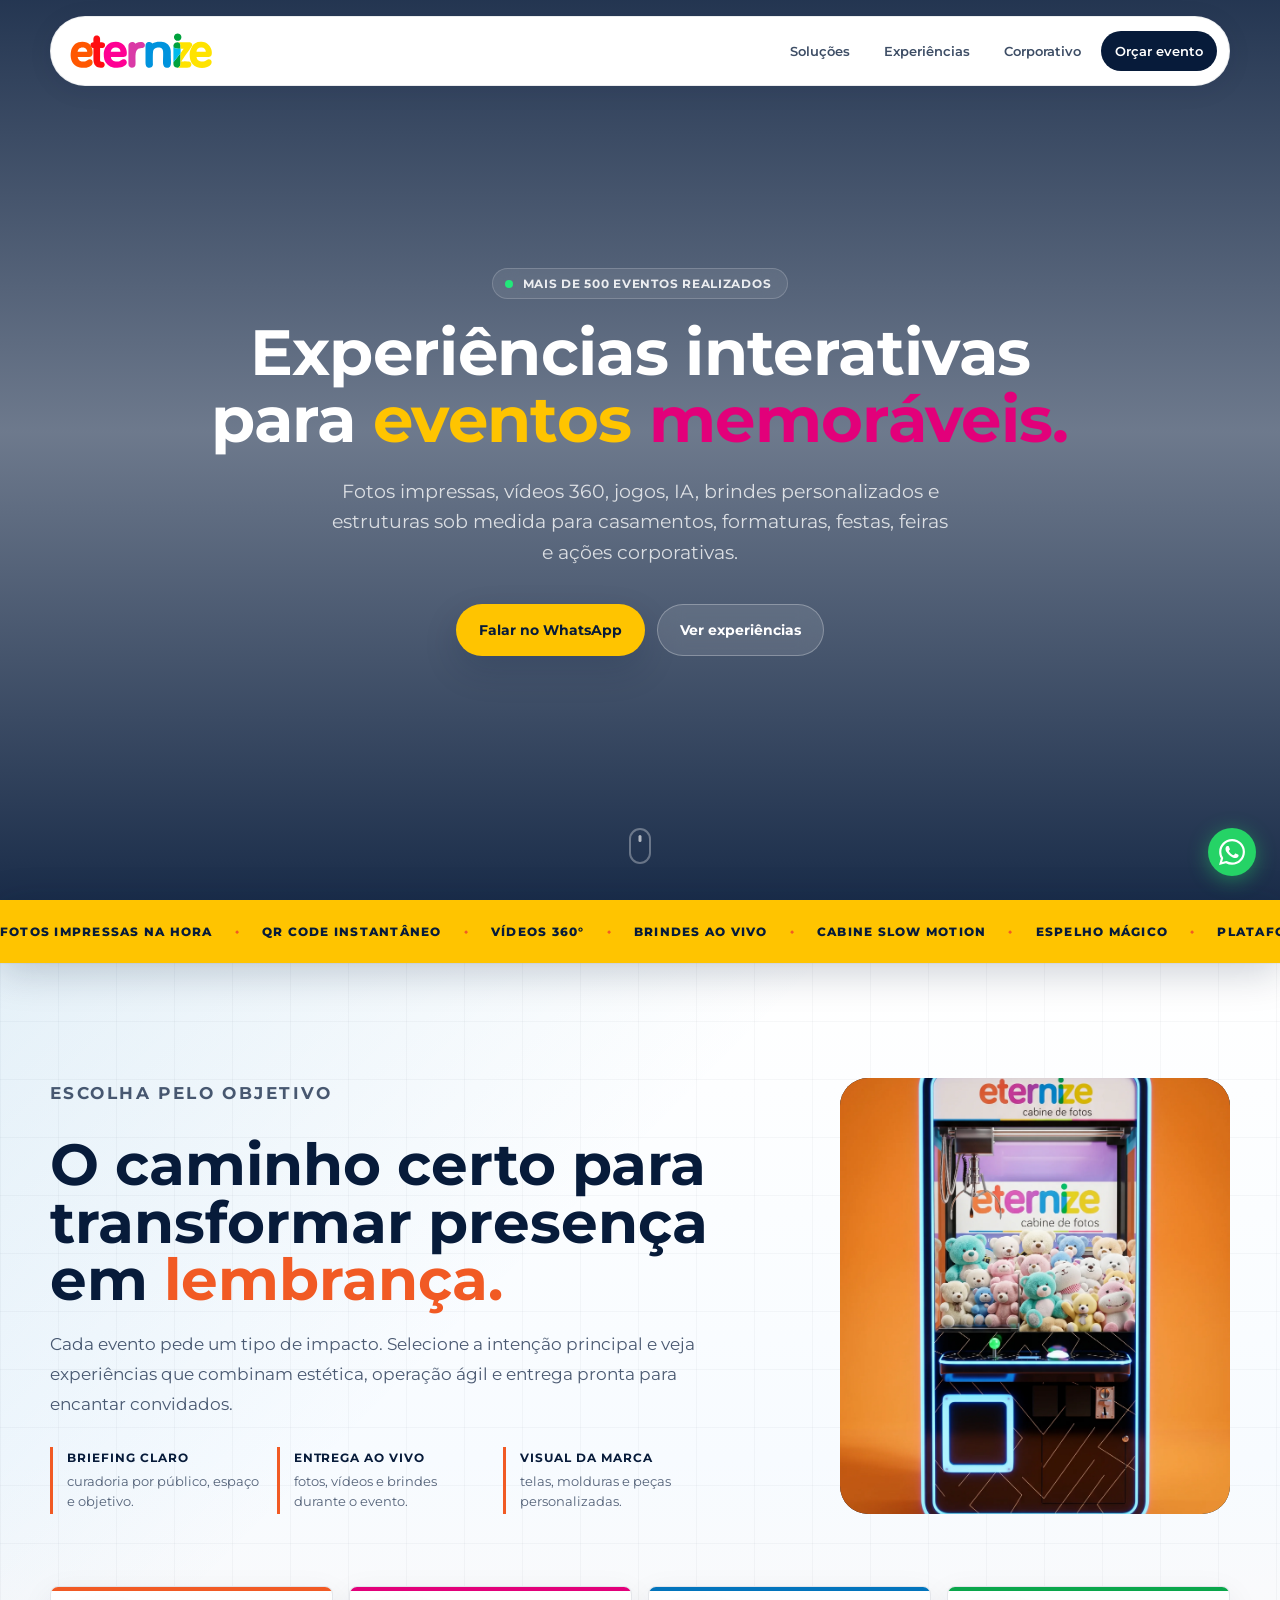
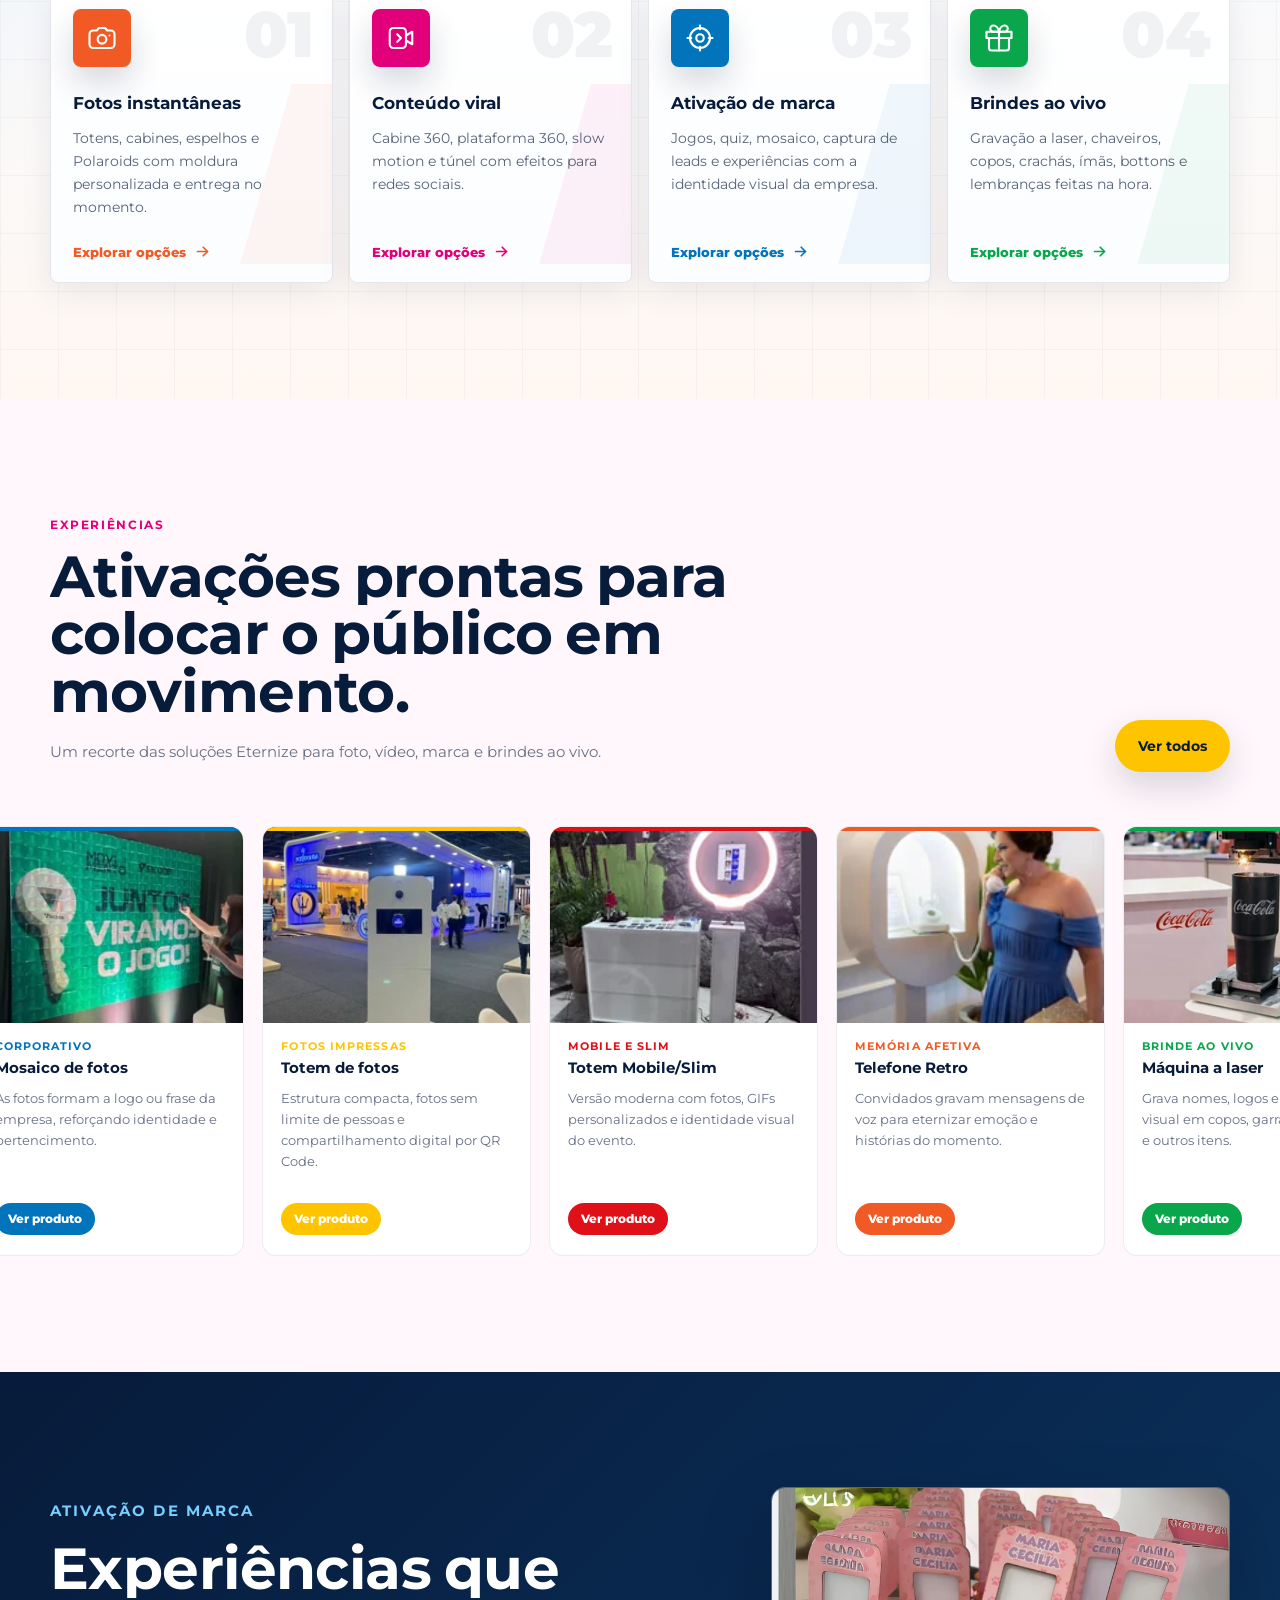
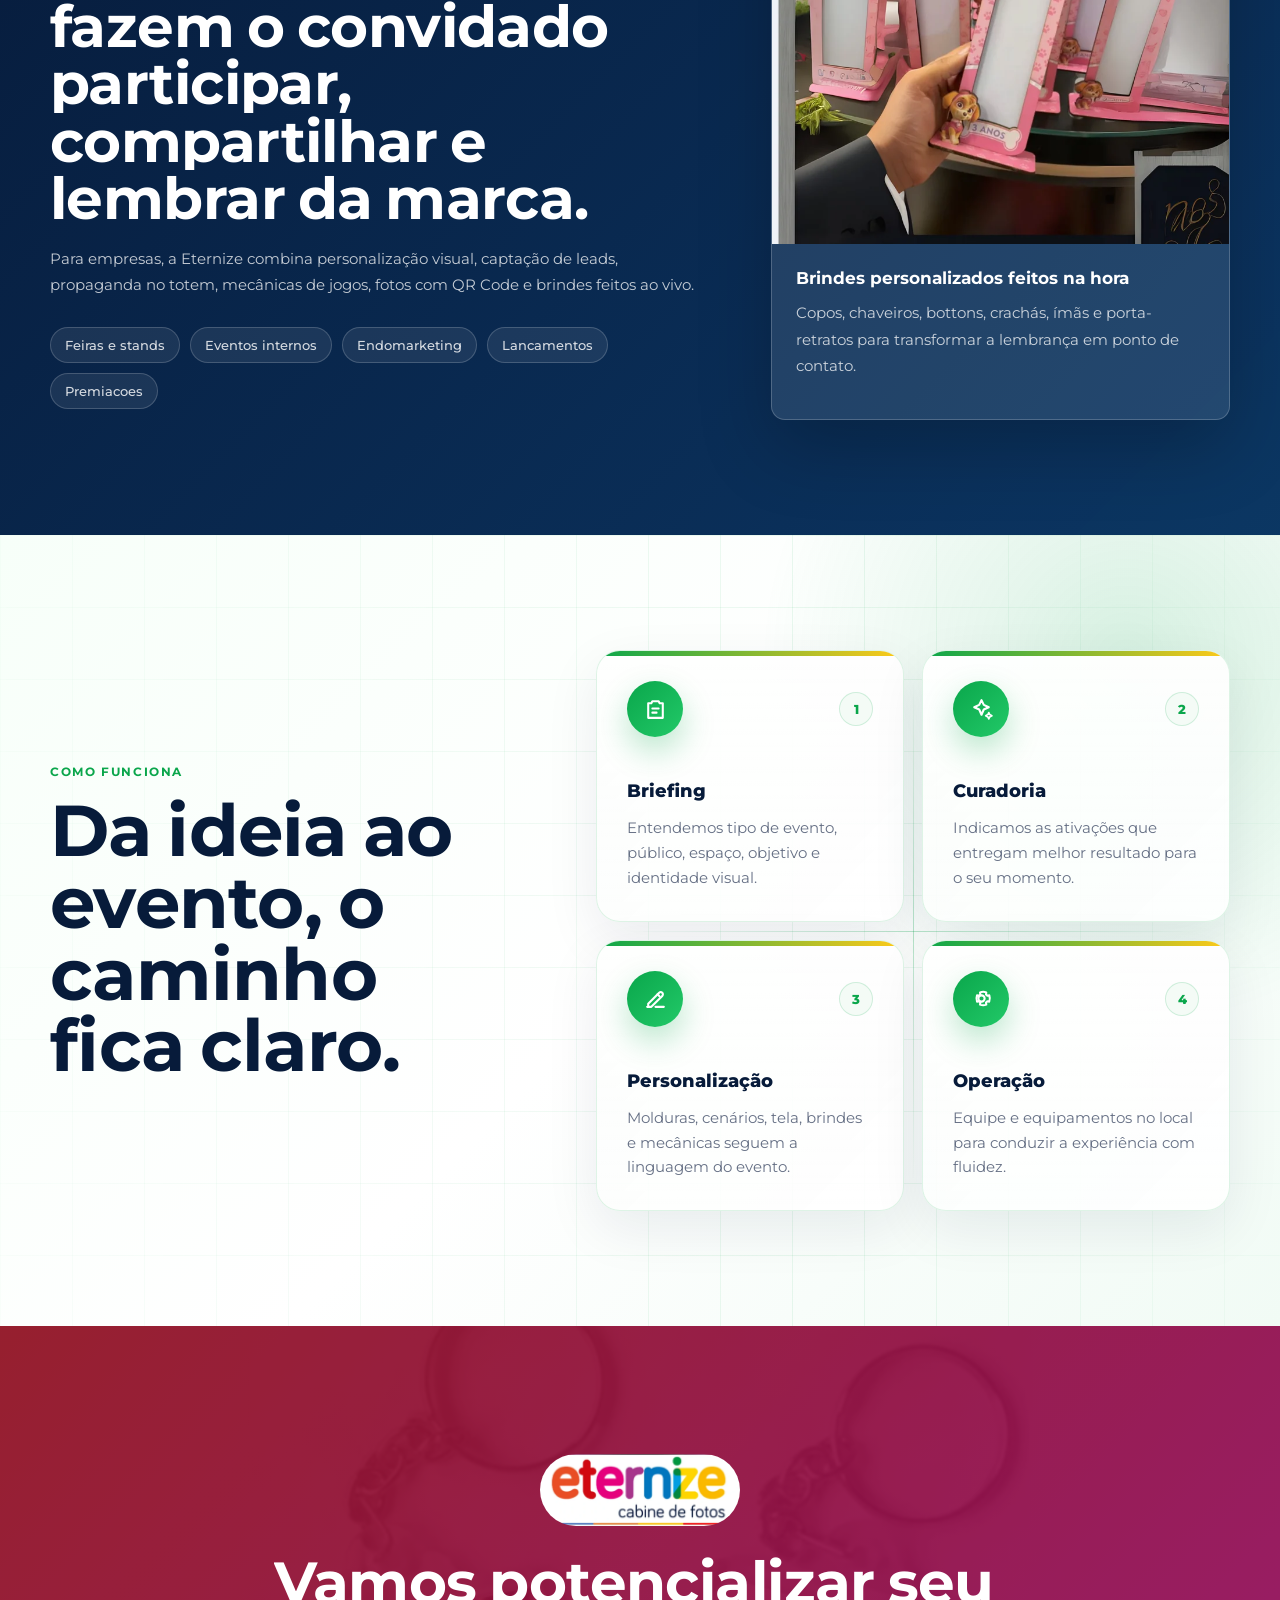
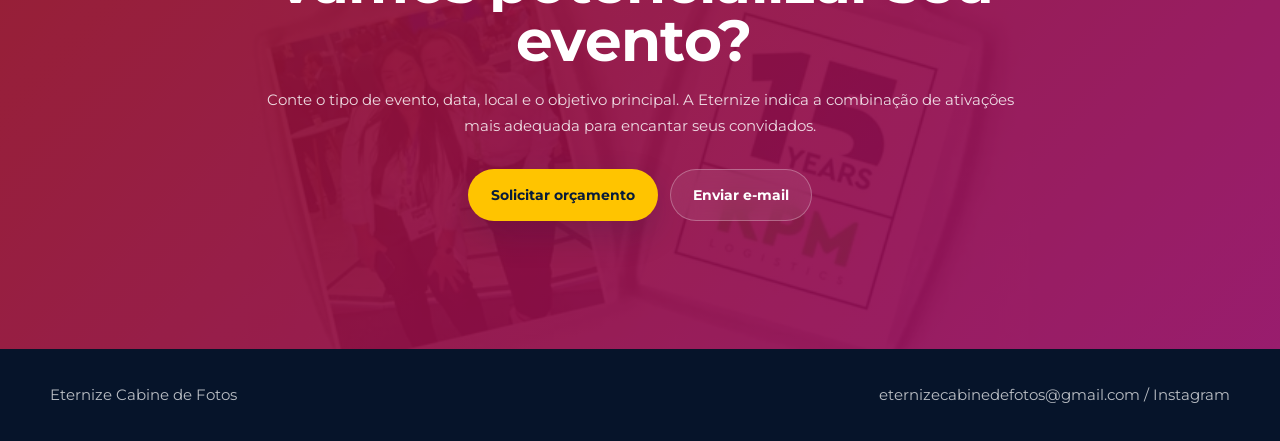
==== commit 13fd8b46: "Refina secao como funciona" ====
--- a/index.html
+++ b/index.html
@@ -447,30 +447,62 @@
         </div>
       </section>
 
-      <section class="section process section-green">
+      <section class="section process section-green" id="processo">
         <div class="section-heading reveal">
           <p class="eyebrow">Como funciona</p>
           <h2 data-split>Da ideia ao evento, o caminho fica claro.</h2>
         </div>
         <div class="process-grid">
           <article class="process-step reveal">
-            <span>1</span>
+            <div class="process-step-head">
+              <span class="process-icon" aria-hidden="true">
+                <svg viewBox="0 0 24 24" fill="none">
+                  <path d="M9 4h6l1 2h3v14H5V6h3l1-2Z" stroke="currentColor" stroke-width="2" stroke-linejoin="round"/>
+                  <path d="M9 11h6M9 15h4" stroke="currentColor" stroke-width="2" stroke-linecap="round"/>
+                </svg>
+              </span>
+              <span class="process-number">1</span>
+            </div>
             <h3>Briefing</h3>
             <p>Entendemos tipo de evento, público, espaço, objetivo e identidade visual.</p>
           </article>
           <article class="process-step reveal">
-            <span>2</span>
+            <div class="process-step-head">
+              <span class="process-icon" aria-hidden="true">
+                <svg viewBox="0 0 24 24" fill="none">
+                  <path d="M12 3l2.2 4.6L19 9.8l-4.8 2.2L12 17l-2.2-5L5 9.8l4.8-2.2L12 3Z" stroke="currentColor" stroke-width="2" stroke-linejoin="round"/>
+                  <path d="M19 15l.9 1.9L22 18l-2.1 1.1L19 21l-.9-1.9L16 18l2.1-1.1L19 15Z" stroke="currentColor" stroke-width="1.6" stroke-linejoin="round"/>
+                </svg>
+              </span>
+              <span class="process-number">2</span>
+            </div>
             <h3>Curadoria</h3>
             <p>Indicamos as ativações que entregam melhor resultado para o seu momento.</p>
           </article>
           <article class="process-step reveal">
-            <span>3</span>
+            <div class="process-step-head">
+              <span class="process-icon" aria-hidden="true">
+                <svg viewBox="0 0 24 24" fill="none">
+                  <path d="M4 20h4l10.5-10.5a2.1 2.1 0 0 0-3-3L5 17v3Z" stroke="currentColor" stroke-width="2" stroke-linejoin="round"/>
+                  <path d="m14 8 2 2M12 20h8" stroke="currentColor" stroke-width="2" stroke-linecap="round"/>
+                </svg>
+              </span>
+              <span class="process-number">3</span>
+            </div>
             <h3>Personalização</h3>
             <p>Molduras, cenários, tela, brindes e mecânicas seguem a linguagem do evento.</p>
           </article>
           <article class="process-step reveal">
-            <span>4</span>
-            <h3>Operacao</h3>
+            <div class="process-step-head">
+              <span class="process-icon" aria-hidden="true">
+                <svg viewBox="0 0 24 24" fill="none">
+                  <path d="M12 15a3 3 0 1 0 0-6 3 3 0 0 0 0 6Z" stroke="currentColor" stroke-width="2"/>
+                  <path d="M19.4 15a8.6 8.6 0 0 0 .1-6l-2.1.3a6.6 6.6 0 0 0-1.1-1.1l.3-2.1a8.6 8.6 0 0 0-6 0l.3 2.1a6.6 6.6 0 0 0-1.1 1.1L7.7 9a8.6 8.6 0 0 0 0 6l2.1-.3a6.6 6.6 0 0 0 1.1 1.1l-.3 2.1a8.6 8.6 0 0 0 6 0l-.3-2.1a6.6 6.6 0 0 0 1.1-1.1l2 .3Z" stroke="currentColor" stroke-width="2" stroke-linejoin="round"/>
+                </svg>
+              </span>
+              <span class="process-number">4</span>
+            </div>
+            <h3>Operação</h3>
             <p>Equipe e equipamentos no local para conduzir a experiência com fluidez.</p>
           </article>
         </div>
--- a/styles.css
+++ b/styles.css
@@ -1093,8 +1093,8 @@
   padding: 140px max(24px, calc((100vw - 1180px) / 2)) 84px;
   color: var(--white);
   background:
-    linear-gradient(135deg, rgba(7, 27, 58, 0.96), rgba(2, 116, 188, 0.78)),
-    url("assets/site/portfolio-page-3.webp") center / cover;
+    radial-gradient(circle at 88% 12%, rgba(2, 116, 188, 0.42), transparent 34%),
+    linear-gradient(135deg, #06142a 0%, #0b315c 58%, #0274bc 100%);
 }
 
 .services-hero-copy {
@@ -1120,61 +1120,124 @@
   line-height: 1.75;
 }
 
+.services-hero .hero-actions,
+.product-hero .hero-actions {
+  justify-content: flex-start;
+}
+
 .services-back-link {
   --button-bg: rgba(255, 255, 255, 0.1);
   --button-fg: var(--white);
 }
 
 .services-list-section {
-  background: #fff7fb;
+  background:
+    linear-gradient(180deg, #fff7fb 0%, #ffffff 46%, #f7fbff 100%);
+}
+
+.services-catalog-head {
+  display: grid;
+  grid-template-columns: minmax(0, 0.9fr) minmax(260px, 0.42fr);
+  gap: clamp(24px, 5vw, 72px);
+  align-items: end;
+  margin-bottom: clamp(32px, 5vw, 56px);
+}
+
+.services-catalog-head h2 {
+  max-width: 860px;
+  font-size: clamp(2rem, 4.4vw, 5rem);
+  line-height: 0.98;
+  letter-spacing: 0;
+}
+
+.services-catalog-head > p {
+  margin: 0 0 10px;
+  color: rgba(7, 27, 58, 0.68);
+  font-size: 0.98rem;
+  line-height: 1.76;
 }
 
 .services-all-grid {
   display: grid;
   grid-template-columns: repeat(3, minmax(0, 1fr));
-  gap: 18px;
+  align-items: stretch;
+  gap: 22px;
 }
 
 .service-full-card {
   position: relative;
+  display: flex;
+  height: 100%;
+  min-height: 100%;
+  flex-direction: column;
   overflow: hidden;
-  border: 1px solid rgba(7, 27, 58, 0.08);
-  border-radius: 8px;
+  isolation: isolate;
+  border: 1px solid rgba(7, 27, 58, 0.1);
+  border-radius: 18px;
   background: var(--white);
-  box-shadow: 0 10px 34px rgba(7, 27, 58, 0.08);
+  box-shadow: 0 14px 46px rgba(7, 27, 58, 0.08);
+  transition:
+    transform 220ms ease,
+    border-color 220ms ease,
+    box-shadow 220ms ease;
+}
+
+.service-full-card.is-clickable {
+  cursor: pointer;
+}
+
+.service-full-card:hover,
+.service-full-card:focus-within {
+  border-color: color-mix(in srgb, var(--card-accent, var(--section-accent)) 48%, rgba(7, 27, 58, 0.1));
+  box-shadow: 0 24px 60px rgba(7, 27, 58, 0.14);
+  transform: translateY(-4px);
 }
 
 .service-full-card::before {
   position: absolute;
   inset: 0 0 auto;
-  height: 4px;
-  background: var(--card-accent, var(--section-accent));
+  z-index: 2;
+  height: 5px;
+  background: linear-gradient(90deg, var(--card-accent, var(--section-accent)), color-mix(in srgb, var(--card-accent, var(--section-accent)) 45%, #ffffff));
   content: "";
 }
 
 .service-full-card img {
+  display: block;
   width: 100%;
-  aspect-ratio: 4 / 3;
+  aspect-ratio: 16 / 11;
   object-fit: cover;
   background: #edf2f7;
 }
 
 .service-full-card div {
   display: flex;
-  min-height: 292px;
+  min-height: 318px;
+  flex: 1;
   flex-direction: column;
-  padding: 22px;
+  padding: 24px;
+}
+
+.service-full-card-kicker {
+  width: fit-content;
+  margin-bottom: 12px;
+  color: var(--card-accent, var(--section-accent));
+  font-size: 0.72rem;
+  font-weight: 900;
+  letter-spacing: 0.14em;
+  line-height: 1.25;
+  text-transform: uppercase;
 }
 
 .service-full-card h2 {
-  margin-bottom: 14px;
+  margin-bottom: 13px;
   font-size: clamp(1.08rem, 1.6vw, 1.36rem);
   line-height: 1.18;
   letter-spacing: 0;
 }
 
 .service-full-card p {
-  margin-bottom: 24px;
+  margin-bottom: 26px;
   color: rgba(7, 27, 58, 0.68);
   font-size: 0.92rem;
   line-height: 1.72;
@@ -1185,13 +1248,28 @@
   width: fit-content;
   align-items: center;
   justify-content: center;
+  gap: 8px;
   margin-top: auto;
   border-radius: 999px;
-  padding: 11px 16px;
+  padding: 12px 16px;
   color: var(--white);
   background: var(--card-accent, var(--section-accent));
   font-size: 0.78rem;
   font-weight: 800;
+  transition:
+    transform 180ms ease,
+    box-shadow 180ms ease;
+}
+
+.service-full-card-action svg {
+  width: 16px;
+  height: 16px;
+}
+
+.service-full-card:hover .service-full-card-action,
+.service-full-card-action:hover {
+  box-shadow: 0 12px 28px color-mix(in srgb, var(--card-accent, var(--section-accent)) 28%, transparent);
+  transform: translateX(2px);
 }
 
 .product-page {
@@ -1200,17 +1278,37 @@
 
 .product-hero {
   --product-accent: var(--pink);
+  position: relative;
   display: grid;
   min-height: 88svh;
   grid-template-columns: minmax(0, 0.95fr) minmax(340px, 0.74fr);
   gap: clamp(32px, 6vw, 88px);
   align-items: center;
+  overflow: hidden;
+  isolation: isolate;
   padding: 140px max(24px, calc((100vw - 1180px) / 2)) 88px;
   color: var(--white);
   background:
-    linear-gradient(135deg, rgba(7, 27, 58, 0.97), rgba(7, 27, 58, 0.82)),
-    radial-gradient(circle at 82% 18%, color-mix(in srgb, var(--product-accent) 42%, transparent), transparent 34%),
+    linear-gradient(135deg, rgba(7, 27, 58, 0.98), rgba(7, 27, 58, 0.88)),
+    radial-gradient(circle at 88% 18%, color-mix(in srgb, var(--product-accent) 48%, transparent), transparent 34%),
     var(--ink);
+}
+
+.product-hero::before {
+  position: absolute;
+  inset: 0;
+  z-index: -1;
+  background-image:
+    linear-gradient(rgba(255, 255, 255, 0.055) 1px, transparent 1px),
+    linear-gradient(90deg, rgba(255, 255, 255, 0.055) 1px, transparent 1px);
+  background-size: 64px 64px;
+  mask-image: linear-gradient(90deg, rgba(0, 0, 0, 0.18), #000 56%, rgba(0, 0, 0, 0.48));
+  content: "";
+}
+
+.product-hero-copy,
+.product-hero-media {
+  position: relative;
 }
 
 .product-hero .eyebrow {
@@ -1233,16 +1331,74 @@
 }
 
 .product-hero-media {
+  position: relative;
   overflow: hidden;
   margin: 0;
-  border-radius: 28px;
+  border: 1px solid rgba(255, 255, 255, 0.16);
+  border-radius: 32px;
   background: rgba(255, 255, 255, 0.08);
+  box-shadow: 0 34px 92px rgba(0, 0, 0, 0.34);
 }
 
 .product-hero-media img {
+  display: block;
   width: 100%;
   aspect-ratio: 4 / 5;
   object-fit: cover;
+}
+
+.product-proof-strip {
+  position: relative;
+  z-index: 2;
+  display: grid;
+  max-width: 1180px;
+  grid-template-columns: repeat(3, minmax(0, 1fr));
+  gap: 14px;
+  margin: -44px auto 0;
+  padding: 0 24px;
+}
+
+.product-proof-item {
+  display: grid;
+  grid-template-columns: auto minmax(0, 1fr);
+  gap: 14px;
+  align-items: start;
+  border: 1px solid rgba(7, 27, 58, 0.08);
+  border-radius: 18px;
+  padding: 18px;
+  background: rgba(255, 255, 255, 0.94);
+  box-shadow: 0 18px 54px rgba(7, 27, 58, 0.12);
+  backdrop-filter: blur(18px);
+}
+
+.product-proof-icon {
+  display: inline-flex;
+  width: 42px;
+  height: 42px;
+  align-items: center;
+  justify-content: center;
+  border-radius: 14px;
+  color: var(--product-accent, var(--pink));
+  background: color-mix(in srgb, var(--product-accent, var(--pink)) 12%, #ffffff);
+}
+
+.product-proof-icon svg {
+  width: 22px;
+  height: 22px;
+}
+
+.product-proof-item strong {
+  display: block;
+  margin-bottom: 5px;
+  color: var(--ink);
+  font-size: 0.92rem;
+}
+
+.product-proof-item p {
+  margin: 0;
+  color: rgba(7, 27, 58, 0.64);
+  font-size: 0.82rem;
+  line-height: 1.55;
 }
 
 .product-info-section {
@@ -1262,7 +1418,12 @@
   max-width: 720px;
   margin-bottom: 20px;
   font-size: clamp(1.8rem, 3.6vw, 4.2rem);
+  line-height: 1.02;
   letter-spacing: 0;
+}
+
+.product-copy {
+  max-width: 760px;
 }
 
 .product-copy p,
@@ -1270,6 +1431,18 @@
   color: rgba(7, 27, 58, 0.7);
   font-size: 1rem;
   line-height: 1.82;
+}
+
+.product-details {
+  align-self: start;
+  border: 1px solid rgba(7, 27, 58, 0.08);
+  border-top: 5px solid var(--product-accent, var(--pink));
+  border-radius: 22px;
+  padding: clamp(24px, 3vw, 34px);
+  background:
+    linear-gradient(180deg, rgba(255, 255, 255, 0.96), #ffffff),
+    color-mix(in srgb, var(--product-accent, var(--pink)) 8%, #ffffff);
+  box-shadow: 0 18px 54px rgba(7, 27, 58, 0.08);
 }
 
 .product-details ul {
@@ -1281,45 +1454,170 @@
 }
 
 .product-details li {
-  border-left: 4px solid var(--product-accent, var(--pink));
-  padding: 2px 0 2px 14px;
+  position: relative;
+  border-left: 0;
+  padding: 0 0 0 32px;
   color: var(--ink);
   font-size: 0.92rem;
   font-weight: 700;
   line-height: 1.5;
 }
 
+.product-details li::before {
+  position: absolute;
+  top: 0.12em;
+  left: 0;
+  display: inline-flex;
+  width: 20px;
+  height: 20px;
+  align-items: center;
+  justify-content: center;
+  border-radius: 999px;
+  color: var(--white);
+  background: var(--product-accent, var(--pink));
+  font-size: 0.72rem;
+  content: "✓";
+}
+
 .product-gallery-section {
   background: #fff7fb;
 }
 
 .product-gallery {
   display: grid;
-  grid-template-columns: repeat(3, minmax(0, 1fr));
+  grid-template-columns: minmax(0, 1.15fr) minmax(280px, 0.85fr);
+  grid-auto-rows: minmax(220px, 1fr);
   gap: 16px;
 }
 
 .product-gallery-item {
   overflow: hidden;
   margin: 0;
-  border-radius: 8px;
+  border: 1px solid rgba(7, 27, 58, 0.08);
+  border-radius: 18px;
   background: #edf2f7;
+  box-shadow: 0 14px 42px rgba(7, 27, 58, 0.08);
+}
+
+.product-gallery-item:first-child {
+  grid-row: span 2;
 }
 
 .product-gallery-item img {
+  display: block;
   width: 100%;
-  aspect-ratio: 4 / 3;
+  height: 100%;
+  min-height: 100%;
   object-fit: cover;
+}
+
+.product-related-section {
+  background: #ffffff;
+}
+
+.product-related-grid {
+  display: grid;
+  grid-template-columns: repeat(3, minmax(0, 1fr));
+  gap: 18px;
+}
+
+.product-related-card {
+  position: relative;
+  display: grid;
+  overflow: hidden;
+  border: 1px solid rgba(7, 27, 58, 0.08);
+  border-radius: 18px;
+  background: var(--white);
+  box-shadow: 0 14px 42px rgba(7, 27, 58, 0.08);
+  transition:
+    transform 200ms ease,
+    box-shadow 200ms ease,
+    border-color 200ms ease;
+}
+
+.product-related-card:hover {
+  border-color: color-mix(in srgb, var(--card-accent, var(--section-accent)) 42%, rgba(7, 27, 58, 0.1));
+  box-shadow: 0 22px 58px rgba(7, 27, 58, 0.14);
+  transform: translateY(-4px);
+}
+
+.product-related-card::before {
+  position: absolute;
+  inset: 0 0 auto;
+  height: 5px;
+  background: var(--card-accent, var(--section-accent));
+  content: "";
+}
+
+.product-related-card img {
+  width: 100%;
+  aspect-ratio: 16 / 10;
+  object-fit: cover;
+}
+
+.product-related-card div {
+  padding: 20px;
+}
+
+.product-related-card span {
+  display: block;
+  margin-bottom: 8px;
+  color: var(--card-accent, var(--section-accent));
+  font-size: 0.7rem;
+  font-weight: 900;
+  letter-spacing: 0.14em;
+  text-transform: uppercase;
+}
+
+.product-related-card strong {
+  display: block;
+  margin-bottom: 10px;
+  color: var(--ink);
+  font-size: 1.08rem;
+  line-height: 1.22;
+}
+
+.product-related-card p {
+  margin: 0;
+  color: rgba(7, 27, 58, 0.66);
+  font-size: 0.88rem;
+  line-height: 1.62;
 }
 
 .product-final-cta {
   --product-accent: var(--pink);
+  position: relative;
+  overflow: hidden;
   padding: clamp(76px, 10vw, 132px) 24px;
   color: var(--white);
-  text-align: center;
+  text-align: left;
   background:
     linear-gradient(135deg, color-mix(in srgb, var(--product-accent) 72%, #06142a), rgba(7, 27, 58, 0.94)),
     var(--ink);
+}
+
+.product-final-cta::before {
+  position: absolute;
+  inset: 0;
+  background-image:
+    linear-gradient(rgba(255, 255, 255, 0.08) 1px, transparent 1px),
+    linear-gradient(90deg, rgba(255, 255, 255, 0.08) 1px, transparent 1px);
+  background-size: 58px 58px;
+  mask-image: linear-gradient(90deg, #000, transparent 82%);
+  content: "";
+}
+
+.product-final-cta .final-inner {
+  max-width: 860px;
+  margin: 0 auto;
+}
+
+.product-final-cta .final-inner p {
+  margin-left: 0;
+}
+
+.product-final-cta .final-inner .hero-actions {
+  justify-content: flex-start;
 }
 
 .corporate {
@@ -1387,51 +1685,160 @@
 }
 
 .process {
-  background: #f4fbf6;
+  position: relative;
+  display: grid;
+  grid-template-columns: minmax(0, 0.72fr) minmax(520px, 1fr);
+  gap: clamp(34px, 7vw, 92px);
+  align-items: center;
+  overflow: hidden;
+  isolation: isolate;
+  background:
+    radial-gradient(circle at 88% 16%, rgba(10, 166, 75, 0.16), transparent 28%),
+    linear-gradient(135deg, #f7fff9 0%, #ffffff 52%, #f1fbf5 100%);
+}
+
+.process::before {
+  position: absolute;
+  inset: 0;
+  z-index: -1;
+  background-image:
+    linear-gradient(rgba(10, 166, 75, 0.08) 1px, transparent 1px),
+    linear-gradient(90deg, rgba(10, 166, 75, 0.08) 1px, transparent 1px);
+  background-size: 72px 72px;
+  mask-image: linear-gradient(90deg, rgba(0, 0, 0, 0.22), #000 64%, rgba(0, 0, 0, 0.32));
+  content: "";
+}
+
+.process .section-heading {
+  position: relative;
+  z-index: 1;
+  max-width: 620px;
+  margin-bottom: 0;
+}
+
+.process .section-heading h2 {
+  font-size: clamp(2.4rem, 5.6vw, 5.8rem);
+  line-height: 0.98;
 }
 
 .process-grid {
   position: relative;
+  z-index: 1;
   display: grid;
-  grid-template-columns: repeat(4, minmax(0, 1fr));
-  gap: 14px;
+  grid-template-columns: repeat(2, minmax(0, 1fr));
+  gap: 18px;
+  isolation: isolate;
+}
+
+.process-grid::before,
+.process-grid::after {
+  position: absolute;
+  z-index: -1;
+  background: linear-gradient(90deg, transparent, rgba(10, 166, 75, 0.28), transparent);
+  content: "";
+  pointer-events: none;
+}
+
+.process-grid::before {
+  top: 50%;
+  right: 28px;
+  left: 28px;
+  height: 1px;
+}
+
+.process-grid::after {
+  top: 28px;
+  bottom: 28px;
+  left: 50%;
+  width: 1px;
+  background: linear-gradient(180deg, transparent, rgba(10, 166, 75, 0.28), transparent);
 }
 
 .process-step {
   position: relative;
-  min-height: 210px;
-  border: 1px solid rgba(10, 166, 75, 0.14);
-  border-radius: 14px;
-  padding: 24px;
-  background: var(--white);
-}
-
-.process-step span {
+  min-height: 250px;
+  overflow: hidden;
+  border: 1px solid rgba(10, 166, 75, 0.13);
+  border-radius: 24px;
+  padding: clamp(22px, 2.6vw, 30px);
+  background:
+    linear-gradient(180deg, rgba(255, 255, 255, 0.96), rgba(255, 255, 255, 0.88)),
+    linear-gradient(135deg, rgba(10, 166, 75, 0.1), transparent);
+  box-shadow: 0 18px 54px rgba(7, 27, 58, 0.08);
+  transition:
+    transform 220ms ease,
+    border-color 220ms ease,
+    box-shadow 220ms ease;
+}
+
+.process-step::before {
+  position: absolute;
+  inset: 0 0 auto;
+  height: 5px;
+  background: linear-gradient(90deg, var(--green), rgba(255, 196, 0, 0.9));
+  content: "";
+}
+
+.process-step:hover {
+  border-color: rgba(10, 166, 75, 0.28);
+  box-shadow: 0 28px 72px rgba(7, 27, 58, 0.14);
+  transform: translateY(-4px);
+}
+
+.process-step-head {
+  display: flex;
+  align-items: center;
+  justify-content: space-between;
+  gap: 16px;
+  margin-bottom: clamp(26px, 4vw, 42px);
+}
+
+.process-icon,
+.process-number {
   position: relative;
   z-index: 1;
   display: inline-flex;
-  width: 40px;
-  height: 40px;
   align-items: center;
   justify-content: center;
-  margin-bottom: 28px;
-  border-radius: 50%;
+  border-radius: 999px;
+}
+
+.process-icon {
+  width: 56px;
+  height: 56px;
   color: var(--white);
-  background: var(--green);
+  background:
+    linear-gradient(135deg, var(--green), #22c968);
+  box-shadow: 0 14px 32px rgba(10, 166, 75, 0.28);
+}
+
+.process-icon svg {
+  width: 25px;
+  height: 25px;
+}
+
+.process-number {
+  width: 34px;
+  height: 34px;
+  border: 1px solid rgba(10, 166, 75, 0.16);
+  color: var(--green);
+  background: #f4fbf6;
   font-size: 0.84rem;
   font-weight: 800;
 }
 
 .process-step h3 {
-  font-size: 0.9rem;
-  font-weight: 700;
+  margin-bottom: 14px;
+  font-size: clamp(1.04rem, 1.4vw, 1.28rem);
+  font-weight: 800;
+  letter-spacing: 0;
 }
 
 .process-step p {
   margin-bottom: 0;
   color: var(--muted);
-  font-size: 0.88rem;
-  line-height: 1.58;
+  font-size: 0.92rem;
+  line-height: 1.68;
 }
 
 .final-cta {
@@ -1556,6 +1963,15 @@
     padding-top: 120px;
   }
 
+  .process {
+    grid-template-columns: 1fr;
+    align-items: start;
+  }
+
+  .process .section-heading {
+    max-width: 760px;
+  }
+
   .goals-grid,
   .process-grid {
     grid-template-columns: repeat(2, minmax(0, 1fr));
@@ -1569,6 +1985,11 @@
     grid-template-columns: repeat(2, minmax(0, 1fr));
   }
 
+  .services-catalog-head {
+    grid-template-columns: 1fr;
+    align-items: start;
+  }
+
   .product-hero,
   .product-info-grid {
     grid-template-columns: 1fr;
@@ -1576,6 +1997,10 @@
 
   .product-hero-media {
     max-width: 520px;
+  }
+
+  .product-related-grid {
+    grid-template-columns: repeat(2, minmax(0, 1fr));
   }
 
   .corporate {
@@ -1662,6 +2087,14 @@
     max-width: 12ch;
   }
 
+  .services-catalog-head h2 {
+    font-size: clamp(1.75rem, 9vw, 3.2rem);
+  }
+
+  .service-full-card div {
+    min-height: auto;
+  }
+
   .product-hero {
     min-height: auto;
     padding: 120px 22px 72px;
@@ -1671,7 +2104,28 @@
     max-width: 12ch;
   }
 
+  .product-proof-strip {
+    grid-template-columns: 1fr;
+    margin-top: -30px;
+    padding: 0 22px;
+  }
+
   .product-gallery {
+    grid-template-columns: 1fr;
+    grid-auto-rows: auto;
+  }
+
+  .product-gallery-item:first-child {
+    grid-row: auto;
+  }
+
+  .product-gallery-item img {
+    height: auto;
+    min-height: 0;
+    aspect-ratio: 4 / 3;
+  }
+
+  .product-related-grid {
     grid-template-columns: 1fr;
   }
 
@@ -1700,6 +2154,11 @@
   .services-all-grid,
   .process-grid {
     grid-template-columns: 1fr;
+  }
+
+  .process-grid::before,
+  .process-grid::after {
+    display: none;
   }
 
   .goals-card,
@@ -1775,6 +2234,20 @@
     padding: 20px;
   }
 
+  .process .section-heading h2 {
+    font-size: clamp(2rem, 11vw, 3.1rem);
+  }
+
+  .process-step {
+    border-radius: 20px;
+    padding: 22px;
+  }
+
+  .process-icon {
+    width: 50px;
+    height: 50px;
+  }
+
   .experience-carousel .service-card {
     flex-basis: min(78vw, 310px);
     height: 414px;
@@ -1784,26 +2257,6 @@
     height: 184px;
   }
 
-}
-
-@media (min-width: 781px) {
-  .process-grid::before {
-    content: "";
-    position: absolute;
-    top: calc(24px + 20px); /* padding-top + half bubble height */
-    left: calc(12.5% + 20px);
-    right: calc(12.5% + 20px);
-    height: 1px;
-    background: linear-gradient(
-      90deg,
-      transparent,
-      rgba(10, 166, 75, 0.4) 15%,
-      rgba(10, 166, 75, 0.4) 85%,
-      transparent
-    );
-    pointer-events: none;
-    z-index: 0;
-  }
 }
 
 @media (prefers-reduced-motion: reduce) {
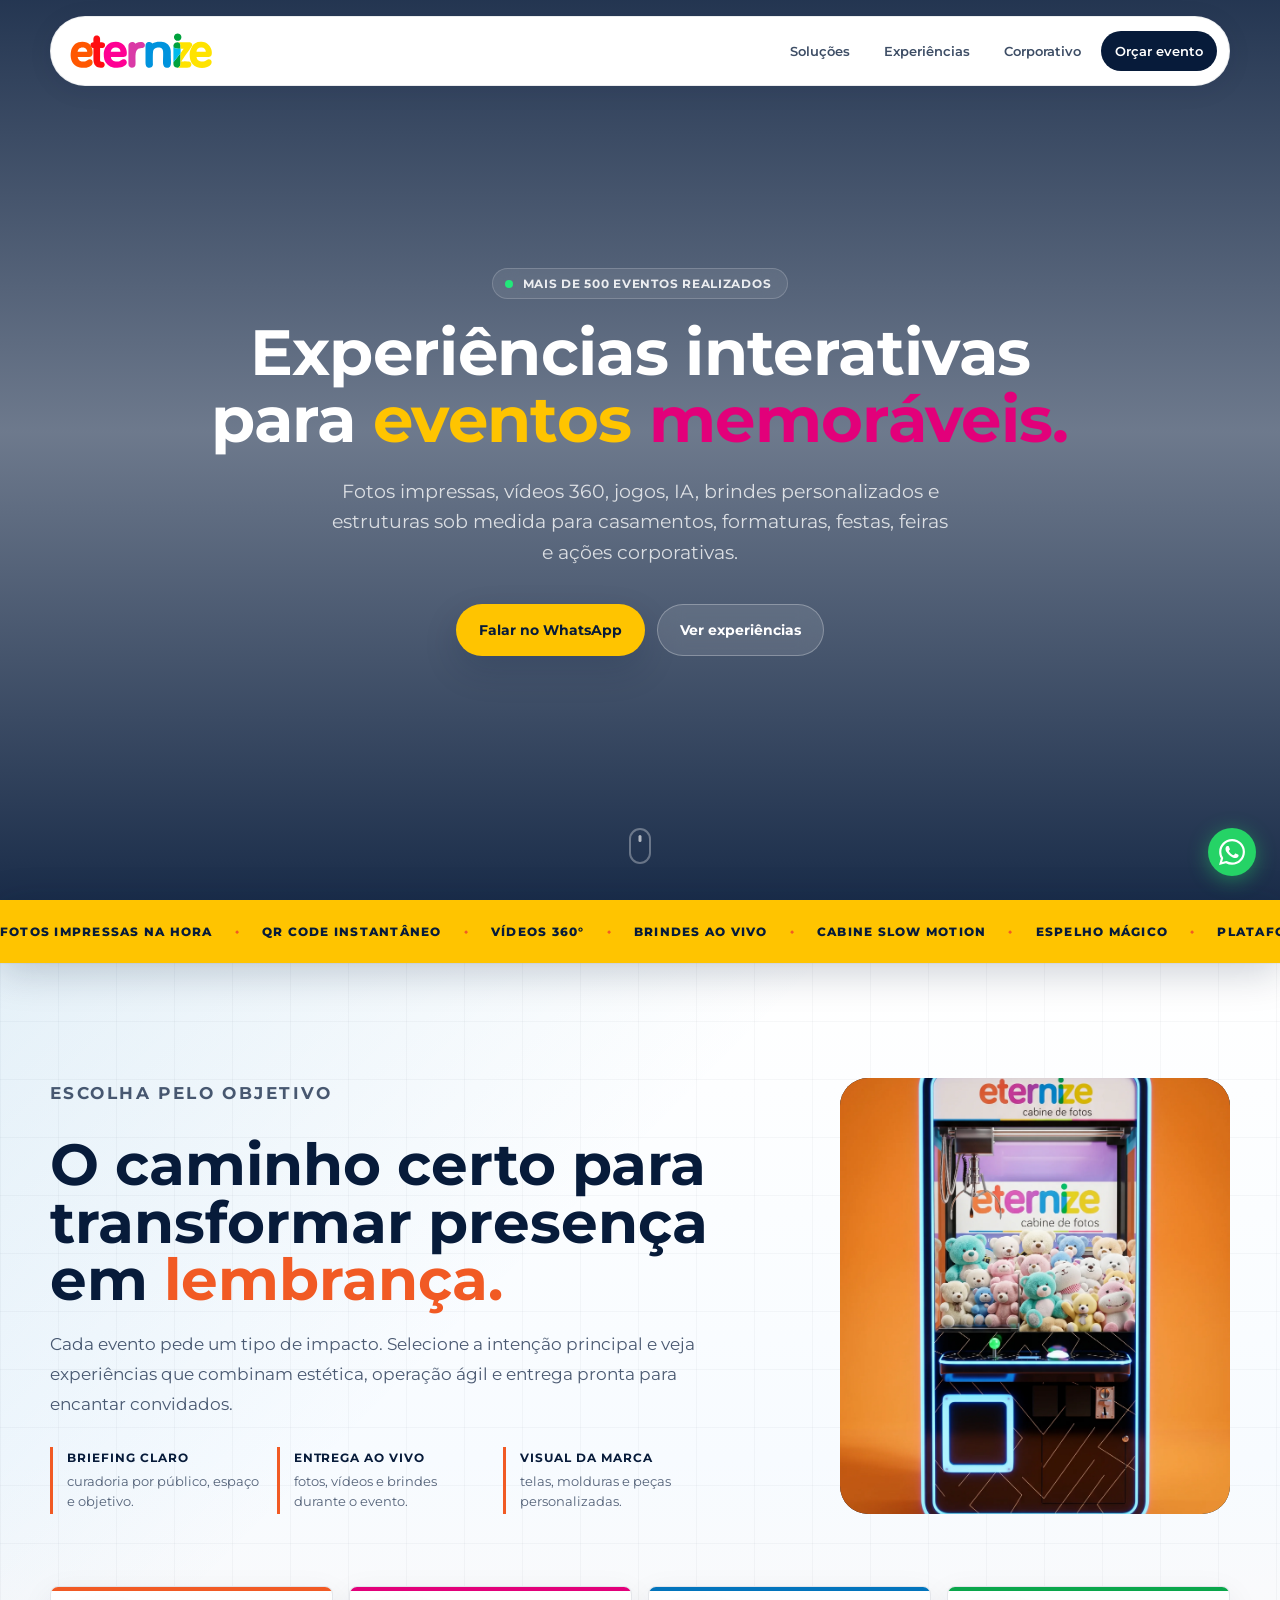
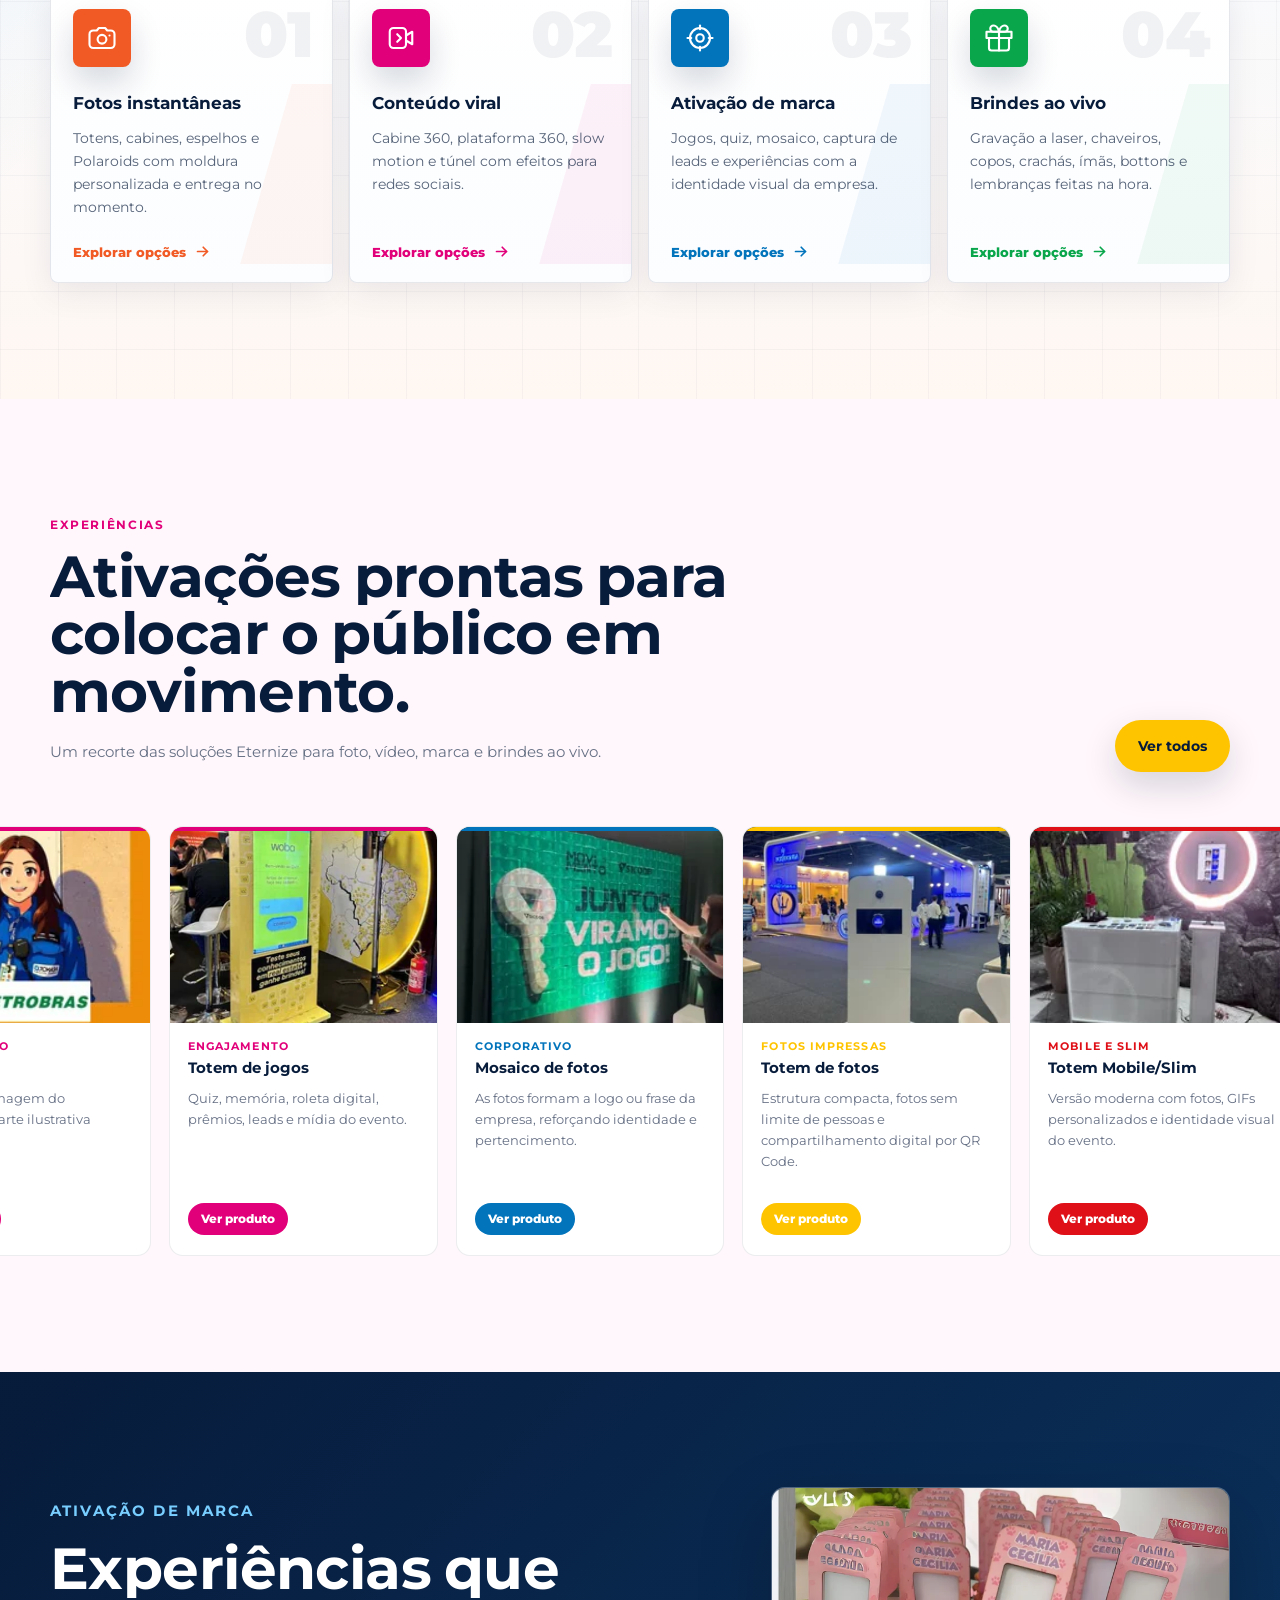
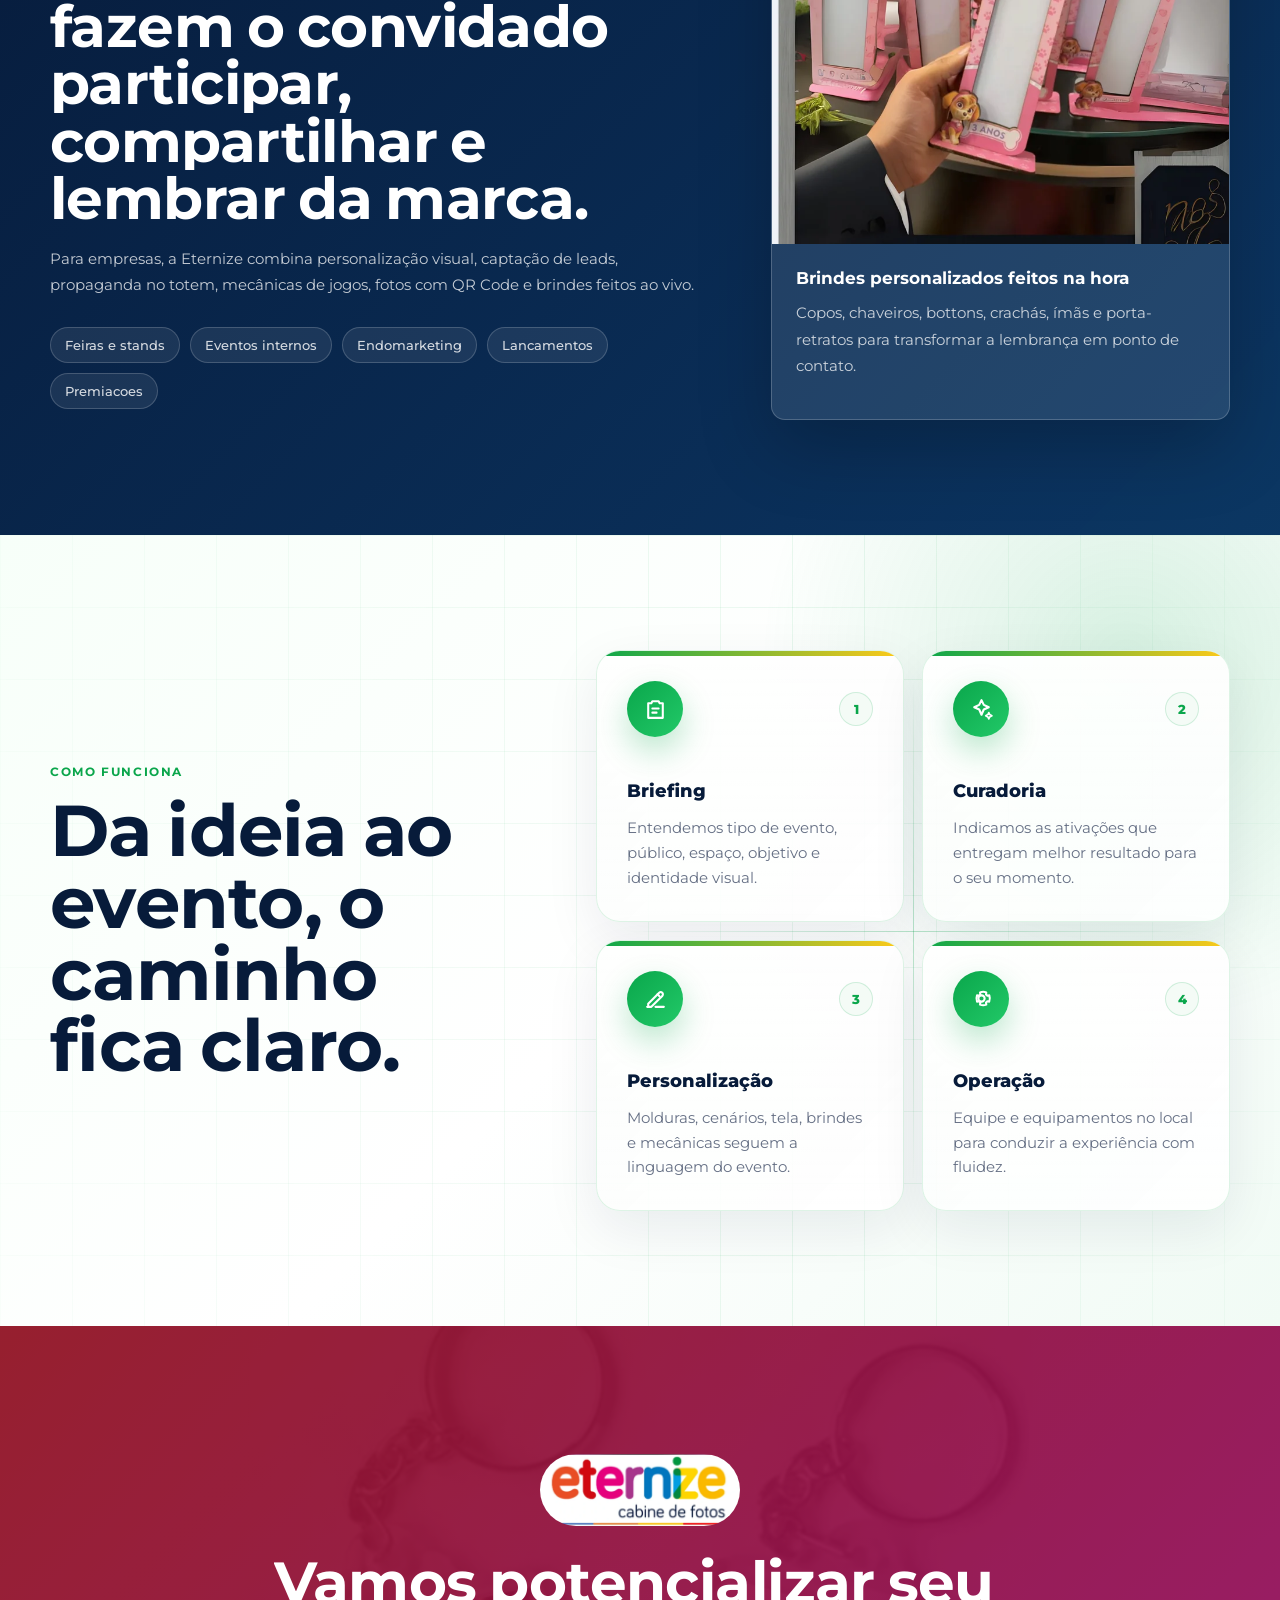
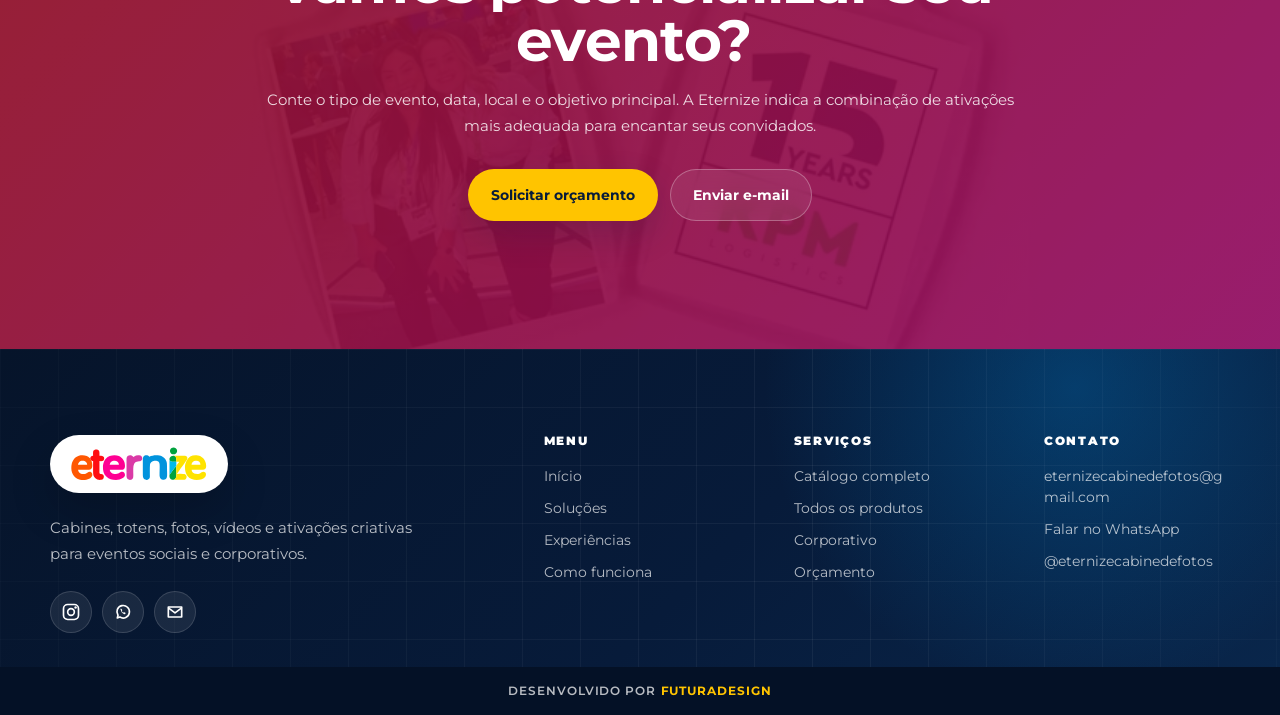
==== commit bb99ea7b: "Cria footer completo" ====
--- a/index.html
+++ b/index.html
@@ -527,13 +527,59 @@
     </main>
 
     <footer class="site-footer">
-      <p>Eternize Cabine de Fotos</p>
-      <p>
-        <a href="mailto:eternizecabinedefotos@gmail.com">eternizecabinedefotos@gmail.com</a>
-        <span aria-hidden="true">/</span>
-        <a href="https://www.instagram.com/eternizecabinedefotos/" target="_blank" rel="noreferrer">Instagram</a>
-      </p>
+      <div class="footer-shell">
+        <div class="footer-brand">
+          <a class="footer-logo" href="index.html#inicio" aria-label="Eternize Cabine de Fotos">
+            <img src="logosvg.svg" alt="Eternize cabine de fotos" />
+          </a>
+          <p>Cabines, totens, fotos, vídeos e ativações criativas para eventos sociais e corporativos.</p>
+          <div class="footer-socials" aria-label="Redes sociais">
+            <a class="footer-social" href="https://www.instagram.com/eternizecabinedefotos/" target="_blank" rel="noreferrer" aria-label="Instagram">
+              <svg viewBox="0 0 24 24" fill="none" aria-hidden="true">
+                <rect x="3" y="3" width="18" height="18" rx="5" stroke="currentColor" stroke-width="2"/>
+                <circle cx="12" cy="12" r="4" stroke="currentColor" stroke-width="2"/>
+                <path d="M17.5 6.5h.01" stroke="currentColor" stroke-width="3" stroke-linecap="round"/>
+              </svg>
+            </a>
+            <a class="footer-social" href="https://wa.me/5513991571785?text=Ola%2C%20quero%20conhecer%20as%20ativacoes%20da%20Eternize." target="_blank" rel="noreferrer" aria-label="WhatsApp">
+              <svg viewBox="0 0 24 24" fill="none" aria-hidden="true">
+                <path d="M5.2 19.2 6 15.9a7.5 7.5 0 1 1 2.3 2.2l-3.1 1.1Z" stroke="currentColor" stroke-width="2" stroke-linejoin="round"/>
+                <path d="M9.2 8.8c.2 2.5 1.6 4.8 4.3 6 .5.2 1.2-.4 1.5-.9.2-.3.1-.7-.2-.9l-1.2-.7c-.3-.2-.7-.1-.9.1l-.4.4c-.8-.5-1.5-1.2-1.9-2l.4-.4c.3-.3.3-.7.1-1l-.7-1.1c-.2-.3-.6-.4-.9-.2-.6.2-1.1.4-1.1.7Z" fill="currentColor"/>
+              </svg>
+            </a>
+            <a class="footer-social" href="mailto:eternizecabinedefotos@gmail.com" aria-label="E-mail">
+              <svg viewBox="0 0 24 24" fill="none" aria-hidden="true">
+                <path d="M4 6h16v12H4V6Z" stroke="currentColor" stroke-width="2" stroke-linejoin="round"/>
+                <path d="m4 7 8 6 8-6" stroke="currentColor" stroke-width="2" stroke-linejoin="round"/>
+              </svg>
+            </a>
+          </div>
+        </div>
+        <nav class="footer-column" aria-label="Links principais">
+          <h2>Menu</h2>
+          <a href="index.html#inicio">Início</a>
+          <a href="index.html#solucoes">Soluções</a>
+          <a href="index.html#experiencias">Experiências</a>
+          <a href="index.html#processo">Como funciona</a>
+        </nav>
+        <nav class="footer-column" aria-label="Serviços">
+          <h2>Serviços</h2>
+          <a href="servicos.html">Catálogo completo</a>
+          <a href="servicos.html#todos-servicos">Todos os produtos</a>
+          <a href="index.html#corporativo">Corporativo</a>
+          <a href="index.html#contato">Orçamento</a>
+        </nav>
+        <div class="footer-column footer-contact">
+          <h2>Contato</h2>
+          <a href="mailto:eternizecabinedefotos@gmail.com">eternizecabinedefotos@gmail.com</a>
+          <a href="https://wa.me/5513991571785?text=Ola%2C%20quero%20um%20orcamento%20com%20a%20Eternize." target="_blank" rel="noreferrer">Falar no WhatsApp</a>
+          <a href="https://www.instagram.com/eternizecabinedefotos/" target="_blank" rel="noreferrer">@eternizecabinedefotos</a>
+        </div>
+      </div>
     </footer>
+    <div class="footer-credit">
+      <a href="https://agenciafuturadesign.com" target="_blank" rel="noreferrer">Desenvolvido por <strong>FUTURADESIGN</strong></a>
+    </div>
 
     <!-- Botão flutuante WhatsApp -->
     <a class="wpp-float" href="https://wa.me/5513991571785?text=Ola%2C%20quero%20conhecer%20as%20ativacoes%20da%20Eternize." target="_blank" rel="noreferrer" aria-label="Falar no WhatsApp">
--- a/styles.css
+++ b/styles.css
@@ -1889,23 +1889,152 @@
 }
 
 .site-footer {
+  position: relative;
+  overflow: hidden;
+  isolation: isolate;
+  padding: clamp(56px, 7vw, 86px) max(24px, calc((100vw - 1180px) / 2)) 34px;
+  color: rgba(255, 255, 255, 0.78);
+  background:
+    radial-gradient(circle at 84% 12%, rgba(2, 116, 188, 0.36), transparent 28%),
+    linear-gradient(135deg, #06142a 0%, #071b3a 58%, #09264b 100%);
+}
+
+.site-footer::before {
+  position: absolute;
+  inset: 0;
+  z-index: -1;
+  background-image:
+    linear-gradient(rgba(255, 255, 255, 0.055) 1px, transparent 1px),
+    linear-gradient(90deg, rgba(255, 255, 255, 0.055) 1px, transparent 1px);
+  background-size: 58px 58px;
+  mask-image: linear-gradient(90deg, rgba(0, 0, 0, 0.38), #000 64%, rgba(0, 0, 0, 0.44));
+  content: "";
+}
+
+.footer-shell {
+  display: grid;
+  grid-template-columns: minmax(260px, 1.2fr) repeat(3, minmax(150px, 0.52fr));
+  gap: clamp(30px, 5vw, 72px);
+}
+
+.footer-brand {
+  max-width: 390px;
+}
+
+.footer-logo {
+  display: inline-flex;
+  width: 178px;
+  height: 58px;
+  align-items: center;
+  justify-content: center;
+  margin-bottom: 22px;
+  border-radius: 999px;
+  background: var(--white);
+  box-shadow: 0 18px 44px rgba(0, 0, 0, 0.18);
+}
+
+.footer-logo img {
+  width: 138px;
+  height: auto;
+}
+
+.footer-brand p {
+  margin: 0 0 24px;
+  color: rgba(255, 255, 255, 0.72);
+  font-size: 0.94rem;
+  line-height: 1.72;
+}
+
+.footer-socials {
   display: flex;
-  min-height: 92px;
-  align-items: center;
-  justify-content: space-between;
-  gap: 18px;
-  padding: 24px max(24px, calc((100vw - 1180px) / 2));
+  flex-wrap: wrap;
+  gap: 10px;
+}
+
+.footer-social {
+  display: inline-flex;
+  width: 42px;
+  height: 42px;
+  align-items: center;
+  justify-content: center;
+  border: 1px solid rgba(255, 255, 255, 0.14);
+  border-radius: 999px;
+  color: var(--white);
+  background: rgba(255, 255, 255, 0.08);
+  transition:
+    transform 180ms ease,
+    border-color 180ms ease,
+    background-color 180ms ease;
+}
+
+.footer-social:hover {
+  border-color: rgba(255, 196, 0, 0.72);
+  background: rgba(255, 196, 0, 0.14);
+  transform: translateY(-2px);
+}
+
+.footer-social svg {
+  width: 20px;
+  height: 20px;
+}
+
+.footer-column {
+  display: grid;
+  align-content: start;
+  gap: 11px;
+}
+
+.footer-column h2 {
+  margin-bottom: 8px;
+  color: var(--white);
+  font-size: 0.78rem;
+  font-weight: 900;
+  letter-spacing: 0.14em;
+  text-transform: uppercase;
+}
+
+.footer-column a {
+  width: fit-content;
+  color: rgba(255, 255, 255, 0.7);
+  font-size: 0.9rem;
+  line-height: 1.45;
+  transition:
+    color 180ms ease,
+    transform 180ms ease;
+}
+
+.footer-column a:hover {
+  color: var(--yellow);
+  transform: translateX(3px);
+}
+
+.footer-contact a {
+  max-width: 270px;
+  overflow-wrap: anywhere;
+}
+
+.footer-credit {
+  display: flex;
+  min-height: 48px;
+  align-items: center;
+  justify-content: center;
+  padding: 12px 24px;
+  color: rgba(255, 255, 255, 0.68);
+  background: #041126;
+  font-size: 0.78rem;
+  font-weight: 600;
+  letter-spacing: 0.08em;
+  text-align: center;
+  text-transform: uppercase;
+}
+
+.footer-credit a {
   color: rgba(255, 255, 255, 0.72);
-  background: #06142a;
-  font-size: 0.92rem;
-}
-
-.site-footer p {
-  margin: 0;
-}
-
-.site-footer a:hover {
-  color: var(--white);
+}
+
+.footer-credit a:hover,
+.footer-credit strong {
+  color: var(--yellow);
 }
 
 /* ─── Split-text animation ─────────────────────────────────────── */
@@ -2200,15 +2329,28 @@
     aspect-ratio: 4 / 3;
   }
 
-  .site-footer {
-    flex-direction: column;
-    align-items: flex-start;
+  .footer-shell {
+    grid-template-columns: 1fr 1fr;
+  }
+
+  .footer-brand {
+    max-width: none;
+    grid-column: 1 / -1;
   }
 }
 
 @media (max-width: 600px) {
   .site-header {
     width: min(calc(100% - 20px), 370px);
+  }
+
+  .footer-shell {
+    grid-template-columns: 1fr;
+  }
+
+  .footer-logo {
+    width: 164px;
+    height: 54px;
   }
 }
 
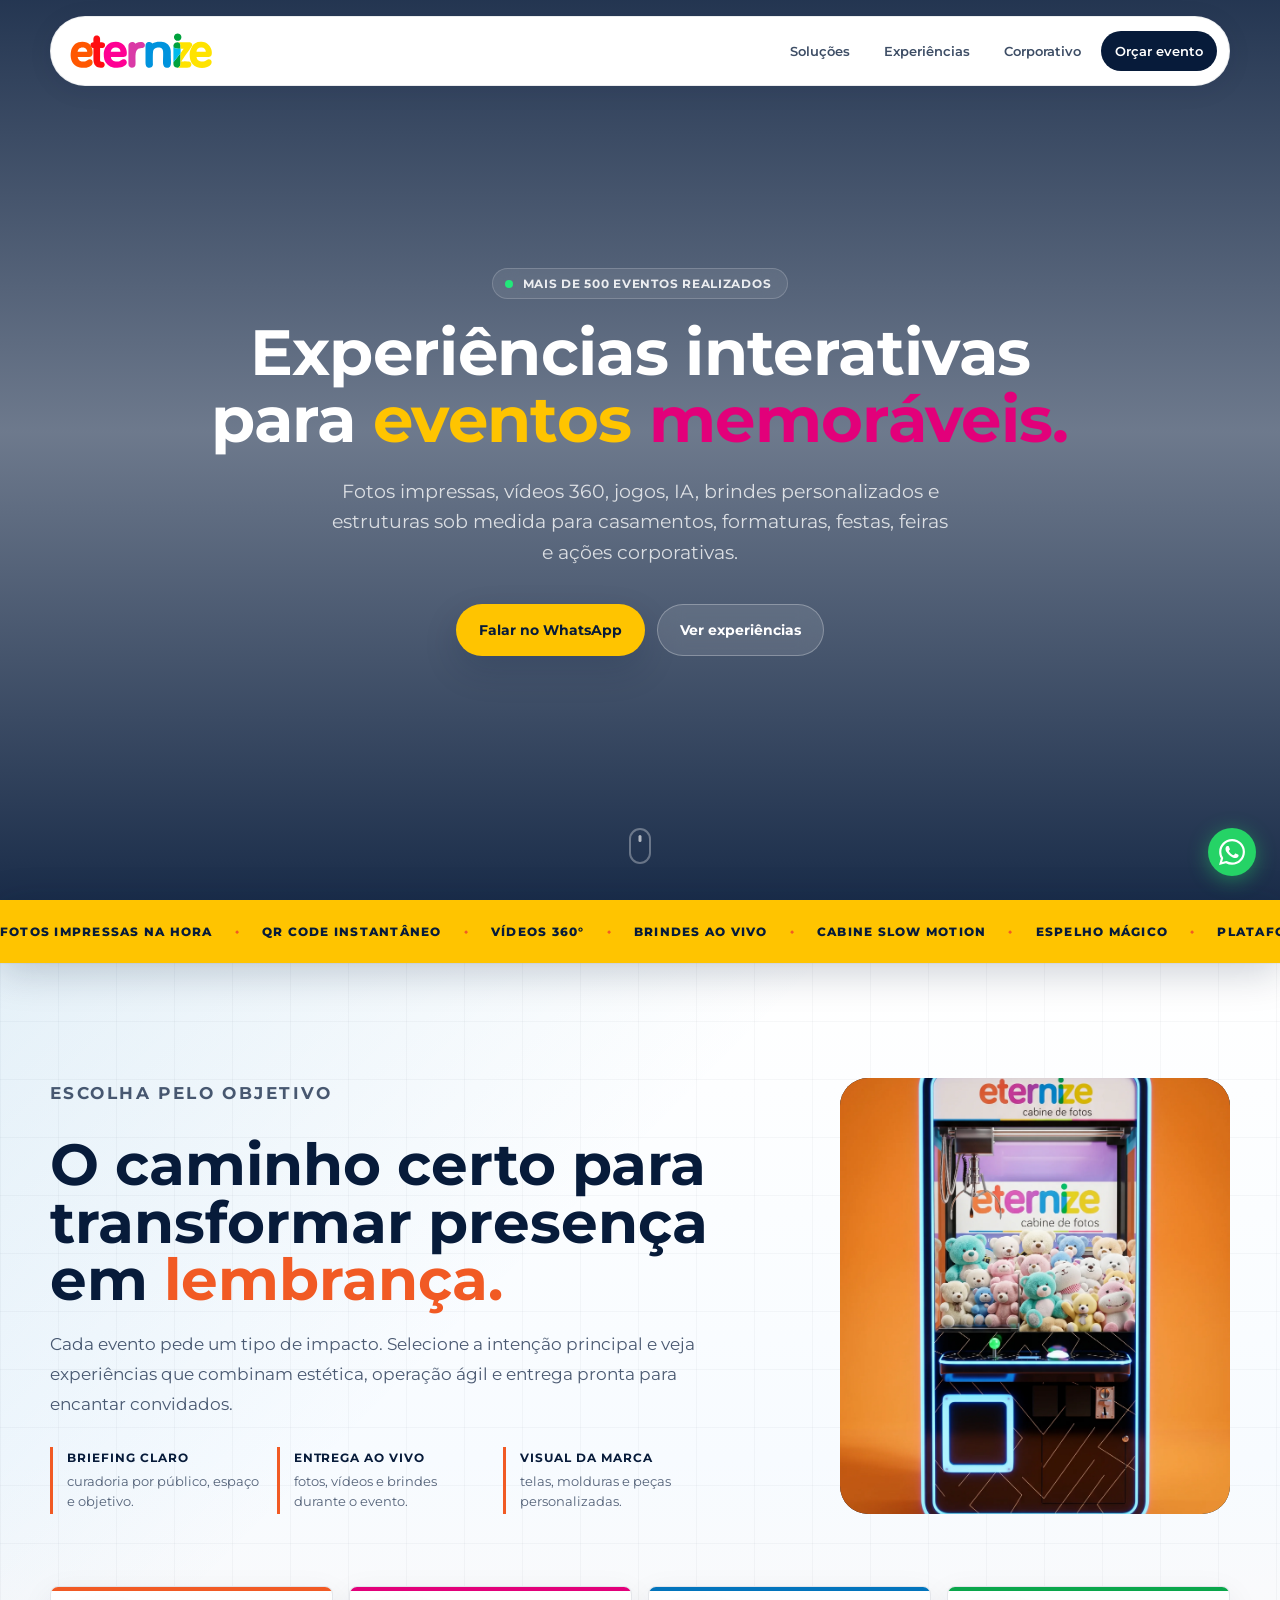
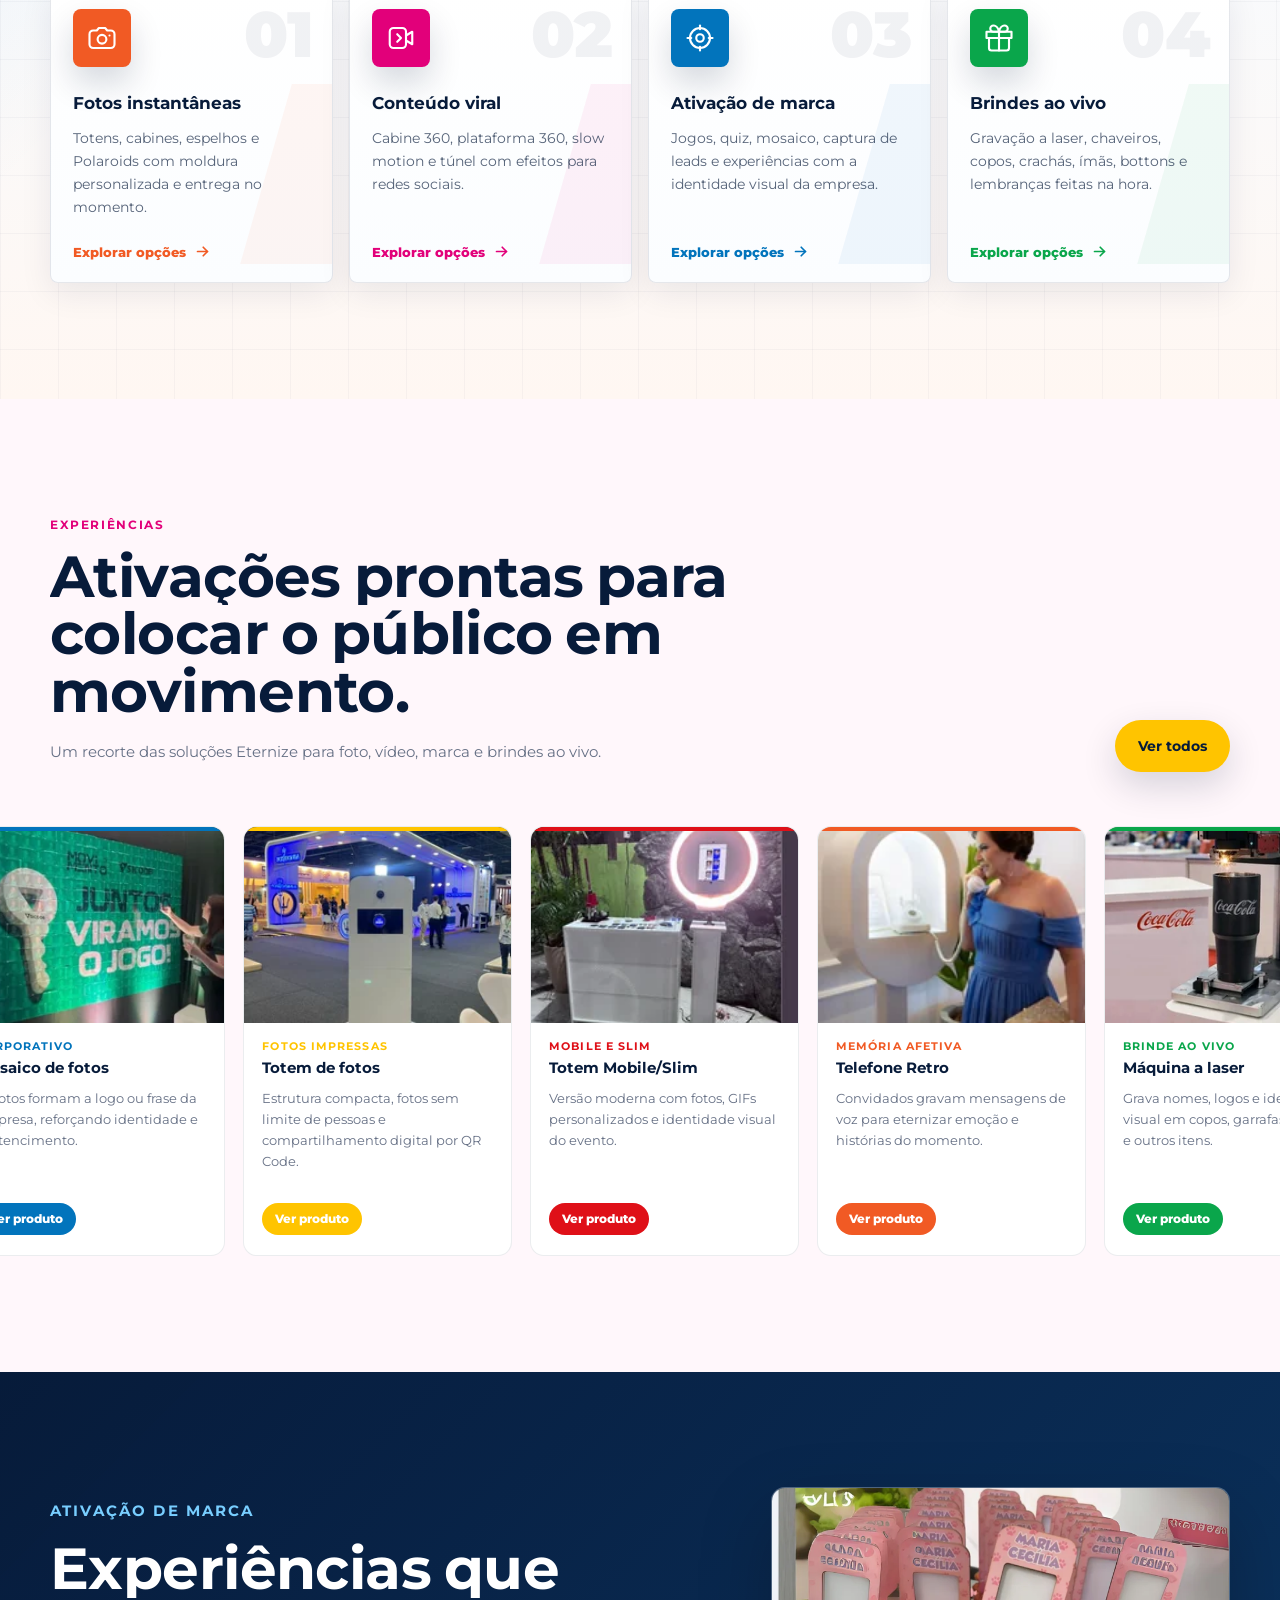
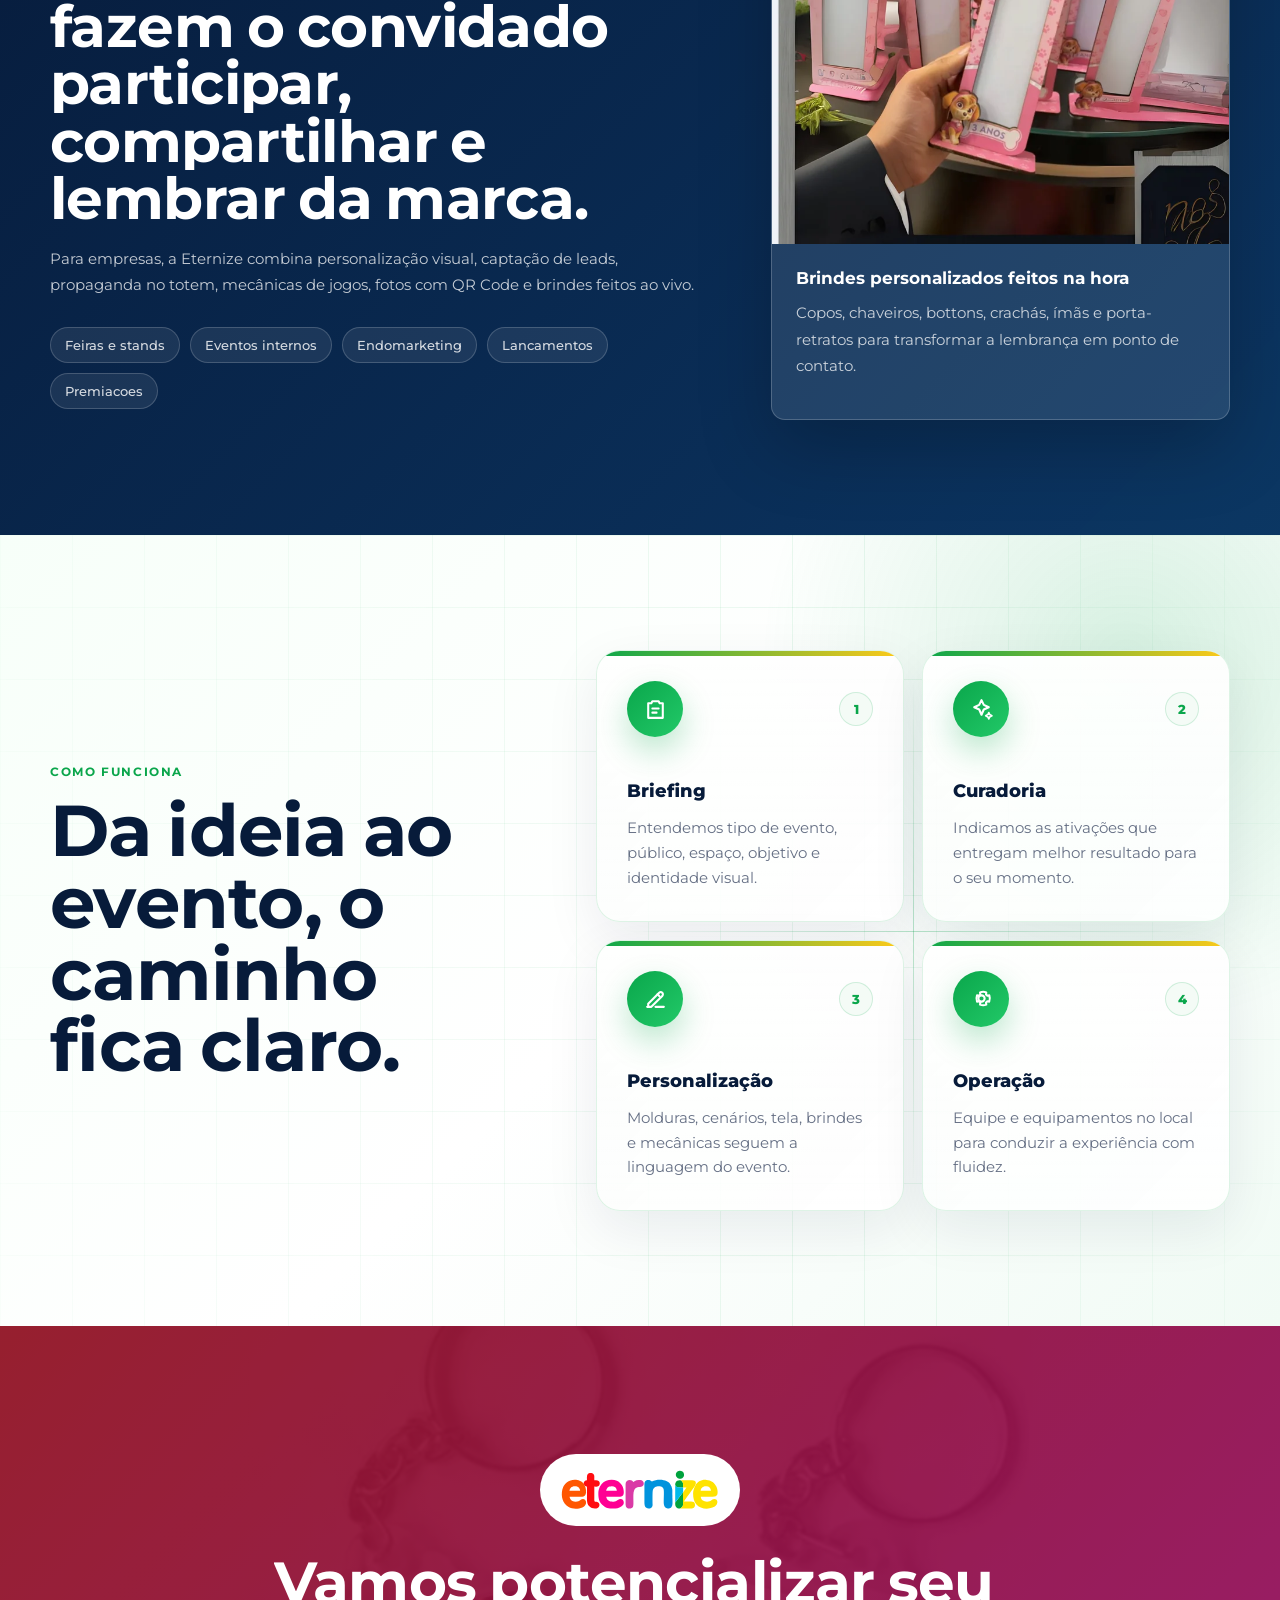
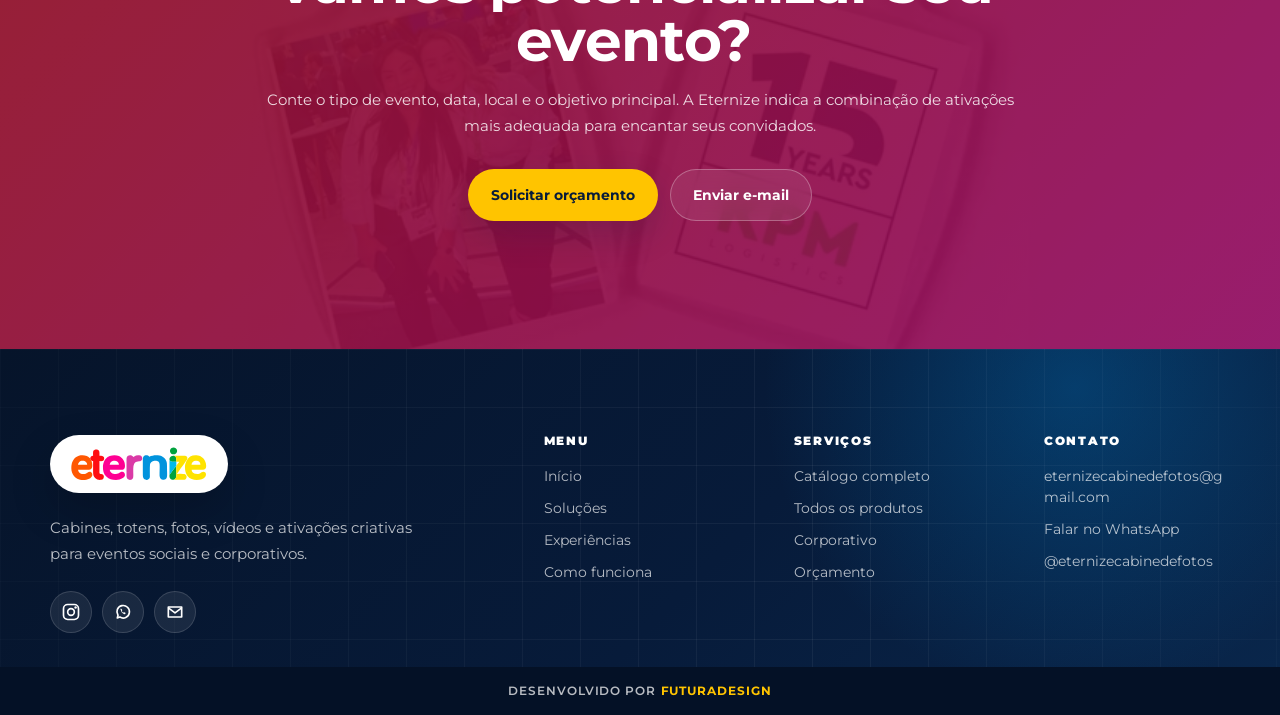
==== commit a3b8997a: "Usa logo svg no CTA final" ====
--- a/index.html
+++ b/index.html
@@ -510,7 +510,7 @@
 
       <section class="final-cta section-red" id="contato">
         <div class="final-inner reveal">
-          <img src="assets/site/logo-eternize-card.webp" alt="Eternize cabine de fotos" />
+          <img src="logosvg.svg" alt="Eternize cabine de fotos" />
           <h2 data-split>Vamos potencializar seu evento?</h2>
           <p>
             Conte o tipo de evento, data, local e o objetivo principal. A Eternize indica a combinação de ativações
--- a/styles.css
+++ b/styles.css
@@ -1870,7 +1870,9 @@
   height: 72px;
   margin: 0 auto 28px;
   border-radius: 999px;
-  object-fit: cover;
+  object-fit: contain;
+  padding: 10px 20px;
+  background: var(--white);
 }
 
 .final-inner h2 {
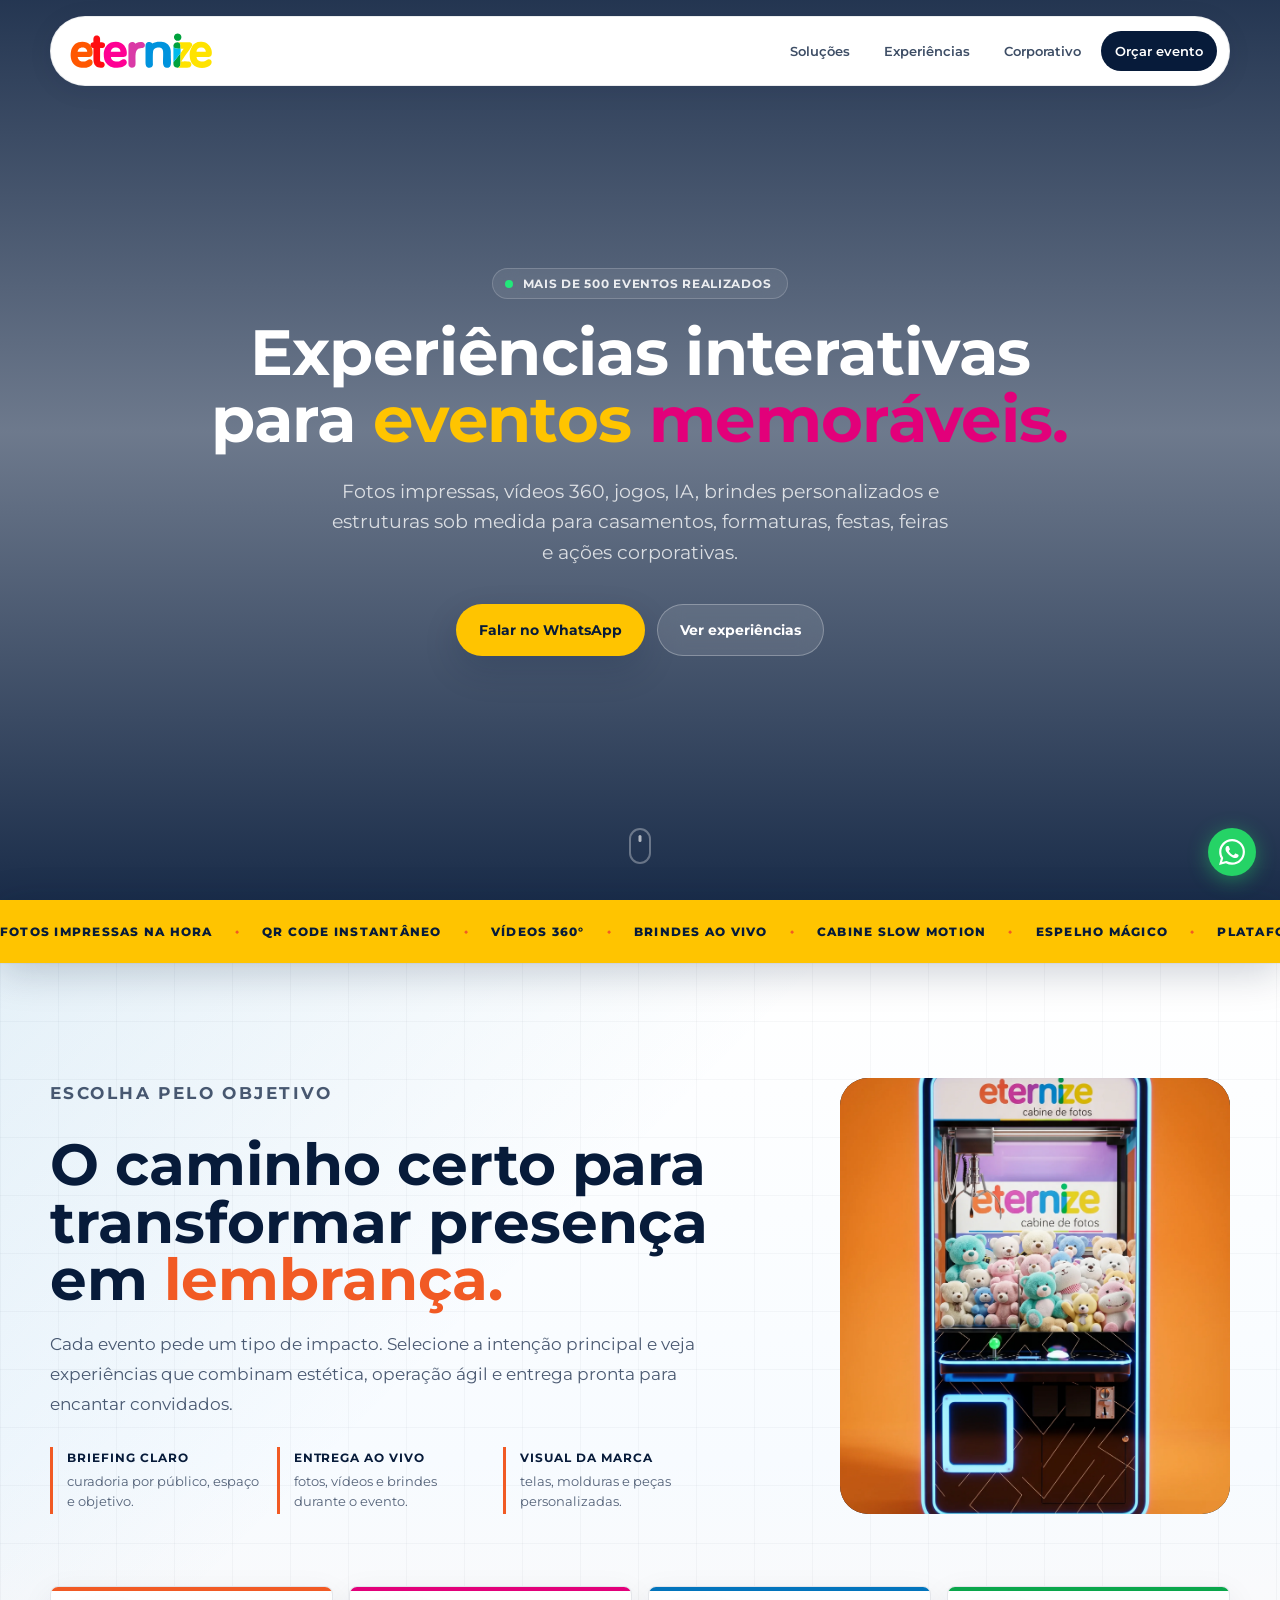
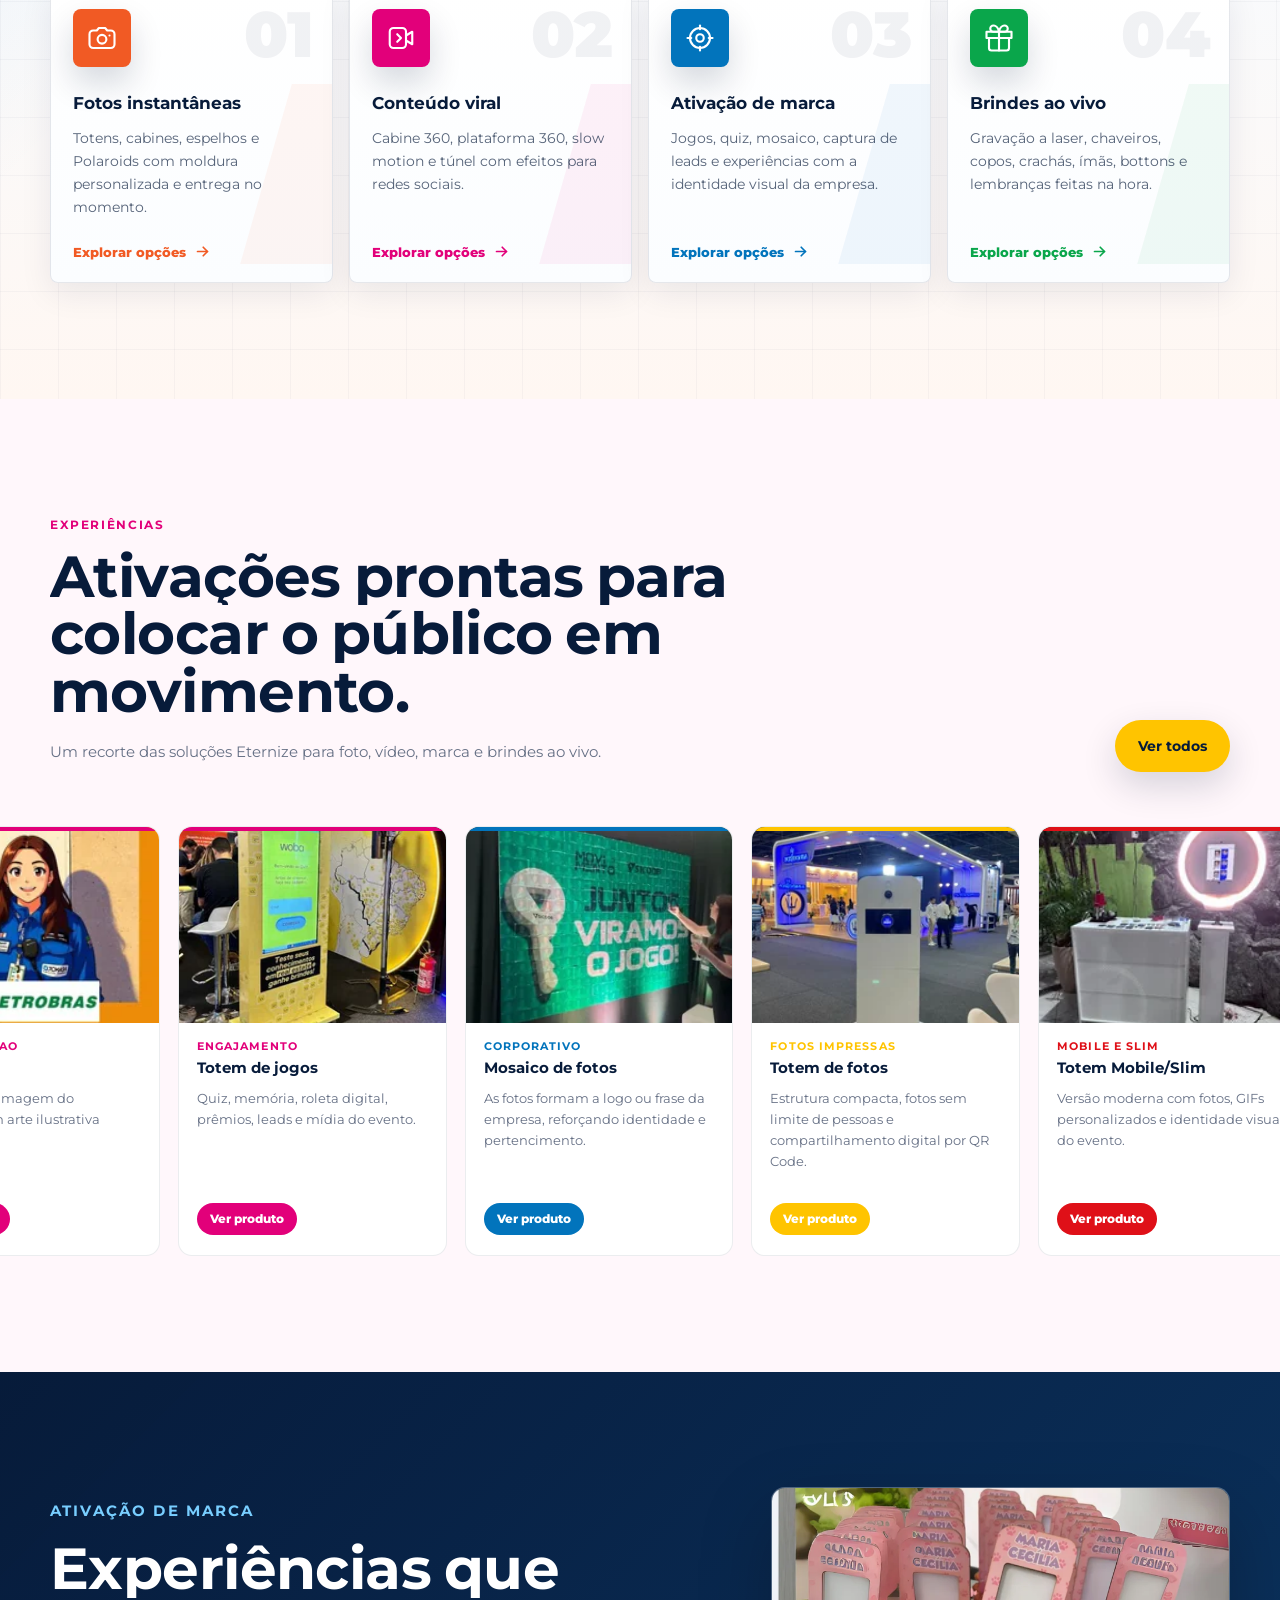
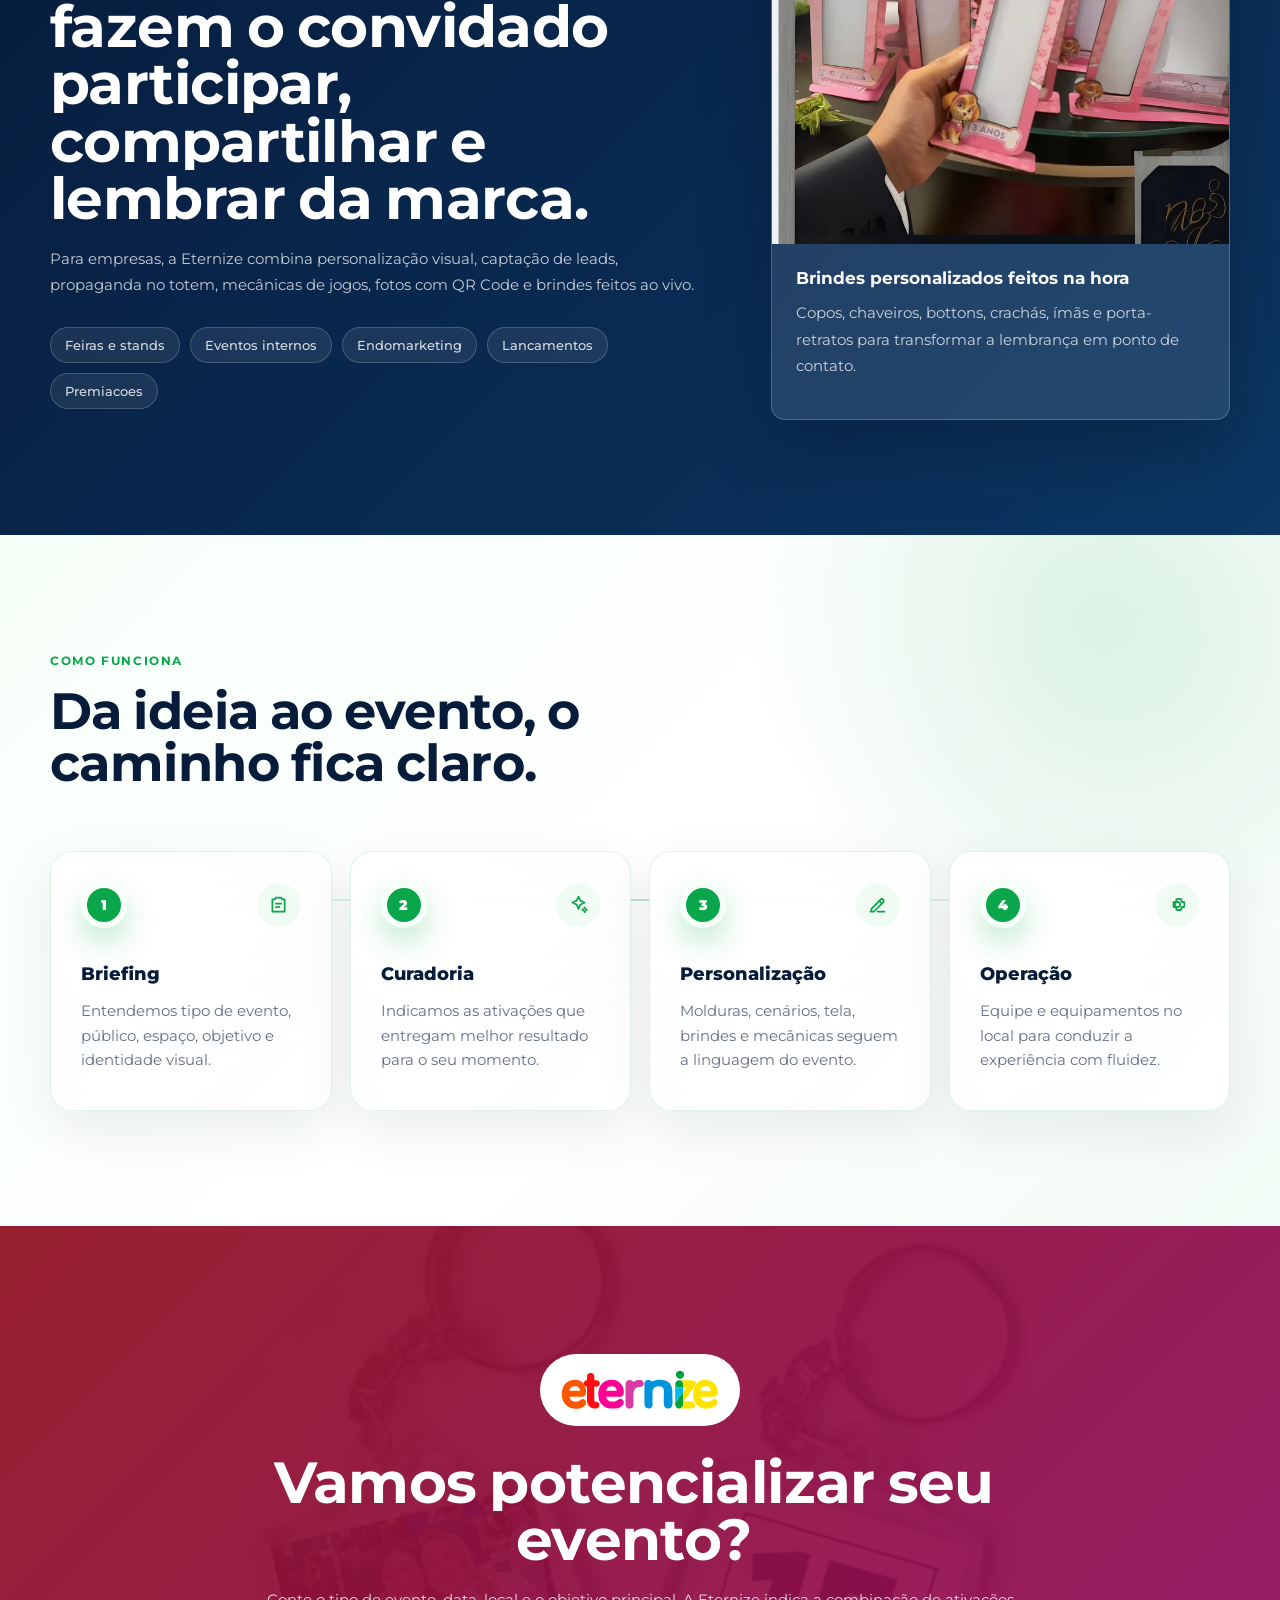
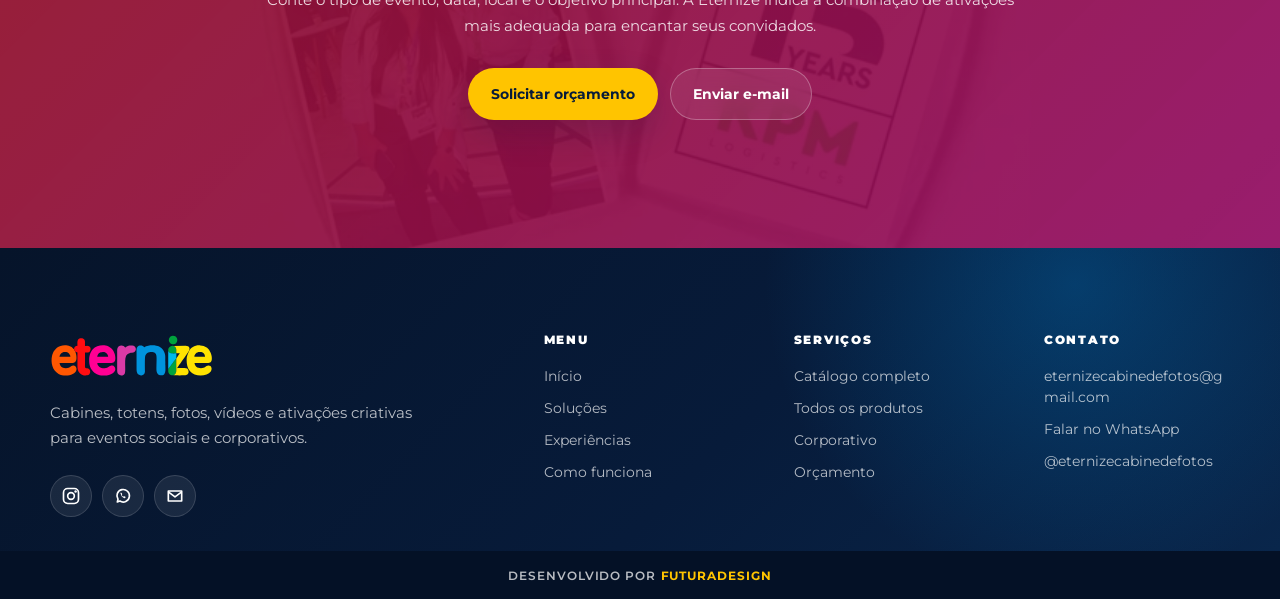
==== commit 338237ec: "Atualiza o selo do rodapé para o domínio novo futurabr.com O domínio da agência mudou de agenciafutu" ====
--- a/index.html
+++ b/index.html
@@ -578,7 +578,7 @@
       </div>
     </footer>
     <div class="footer-credit">
-      <a href="https://agenciafuturadesign.com" target="_blank" rel="noreferrer">Desenvolvido por <strong>FUTURADESIGN</strong></a>
+      <a href="https://futurabr.com" target="_blank" rel="noreferrer">Desenvolvido por <strong>FUTURADESIGN</strong></a>
     </div>
 
     <!-- Botão flutuante WhatsApp -->
--- a/styles.css
+++ b/styles.css
@@ -1686,80 +1686,54 @@
 
 .process {
   position: relative;
-  display: grid;
-  grid-template-columns: minmax(0, 0.72fr) minmax(520px, 1fr);
-  gap: clamp(34px, 7vw, 92px);
-  align-items: center;
+  display: block;
   overflow: hidden;
   isolation: isolate;
   background:
-    radial-gradient(circle at 88% 16%, rgba(10, 166, 75, 0.16), transparent 28%),
-    linear-gradient(135deg, #f7fff9 0%, #ffffff 52%, #f1fbf5 100%);
-}
-
-.process::before {
-  position: absolute;
-  inset: 0;
-  z-index: -1;
-  background-image:
-    linear-gradient(rgba(10, 166, 75, 0.08) 1px, transparent 1px),
-    linear-gradient(90deg, rgba(10, 166, 75, 0.08) 1px, transparent 1px);
-  background-size: 72px 72px;
-  mask-image: linear-gradient(90deg, rgba(0, 0, 0, 0.22), #000 64%, rgba(0, 0, 0, 0.32));
-  content: "";
+    radial-gradient(circle at 86% 12%, rgba(10, 166, 75, 0.14), transparent 28%),
+    linear-gradient(135deg, #f7fff9 0%, #ffffff 54%, #f2fbf5 100%);
 }
 
 .process .section-heading {
   position: relative;
   z-index: 1;
-  max-width: 620px;
-  margin-bottom: 0;
+  max-width: 760px;
+  margin-bottom: clamp(38px, 5vw, 62px);
 }
 
 .process .section-heading h2 {
-  font-size: clamp(2.4rem, 5.6vw, 5.8rem);
-  line-height: 0.98;
+  font-size: clamp(2.05rem, 4vw, 4.2rem);
+  line-height: 1.02;
 }
 
 .process-grid {
   position: relative;
   z-index: 1;
   display: grid;
-  grid-template-columns: repeat(2, minmax(0, 1fr));
+  grid-template-columns: repeat(4, minmax(0, 1fr));
   gap: 18px;
   isolation: isolate;
 }
 
-.process-grid::before,
-.process-grid::after {
+.process-grid::before {
   position: absolute;
-  z-index: -1;
+  top: 48px;
+  right: 36px;
+  left: 36px;
+  z-index: 0;
+  height: 2px;
   background: linear-gradient(90deg, transparent, rgba(10, 166, 75, 0.28), transparent);
   content: "";
   pointer-events: none;
 }
 
-.process-grid::before {
-  top: 50%;
-  right: 28px;
-  left: 28px;
-  height: 1px;
-}
-
-.process-grid::after {
-  top: 28px;
-  bottom: 28px;
-  left: 50%;
-  width: 1px;
-  background: linear-gradient(180deg, transparent, rgba(10, 166, 75, 0.28), transparent);
-}
-
 .process-step {
   position: relative;
-  min-height: 250px;
+  z-index: 1;
+  min-height: 260px;
   overflow: hidden;
   border: 1px solid rgba(10, 166, 75, 0.13);
-  border-radius: 24px;
+  border-radius: 22px;
   padding: clamp(22px, 2.6vw, 30px);
   background:
     linear-gradient(180deg, rgba(255, 255, 255, 0.96), rgba(255, 255, 255, 0.88)),
@@ -1772,11 +1746,7 @@
 }
 
 .process-step::before {
-  position: absolute;
-  inset: 0 0 auto;
-  height: 5px;
-  background: linear-gradient(90deg, var(--green), rgba(255, 196, 0, 0.9));
-  content: "";
+  display: none;
 }
 
 .process-step:hover {
@@ -1790,7 +1760,7 @@
   align-items: center;
   justify-content: space-between;
   gap: 16px;
-  margin-bottom: clamp(26px, 4vw, 42px);
+  margin-bottom: clamp(24px, 3vw, 34px);
 }
 
 .process-icon,
@@ -1804,27 +1774,28 @@
 }
 
 .process-icon {
-  width: 56px;
-  height: 56px;
+  width: 44px;
+  height: 44px;
+  color: var(--green);
+  background: #f0fbf4;
+  box-shadow: none;
+}
+
+.process-icon svg {
+  width: 21px;
+  height: 21px;
+}
+
+.process-number {
+  order: -1;
+  width: 46px;
+  height: 46px;
+  border: 6px solid #f7fff9;
   color: var(--white);
-  background:
-    linear-gradient(135deg, var(--green), #22c968);
-  box-shadow: 0 14px 32px rgba(10, 166, 75, 0.28);
-}
-
-.process-icon svg {
-  width: 25px;
-  height: 25px;
-}
-
-.process-number {
-  width: 34px;
-  height: 34px;
-  border: 1px solid rgba(10, 166, 75, 0.16);
-  color: var(--green);
-  background: #f4fbf6;
-  font-size: 0.84rem;
-  font-weight: 800;
+  background: var(--green);
+  box-shadow: 0 14px 30px rgba(10, 166, 75, 0.24);
+  font-size: 0.9rem;
+  font-weight: 900;
 }
 
 .process-step h3 {
@@ -1901,18 +1872,6 @@
     linear-gradient(135deg, #06142a 0%, #071b3a 58%, #09264b 100%);
 }
 
-.site-footer::before {
-  position: absolute;
-  inset: 0;
-  z-index: -1;
-  background-image:
-    linear-gradient(rgba(255, 255, 255, 0.055) 1px, transparent 1px),
-    linear-gradient(90deg, rgba(255, 255, 255, 0.055) 1px, transparent 1px);
-  background-size: 58px 58px;
-  mask-image: linear-gradient(90deg, rgba(0, 0, 0, 0.38), #000 64%, rgba(0, 0, 0, 0.44));
-  content: "";
-}
-
 .footer-shell {
   display: grid;
   grid-template-columns: minmax(260px, 1.2fr) repeat(3, minmax(150px, 0.52fr));
@@ -1925,18 +1884,15 @@
 
 .footer-logo {
   display: inline-flex;
-  width: 178px;
-  height: 58px;
+  width: 164px;
+  height: auto;
   align-items: center;
   justify-content: center;
   margin-bottom: 22px;
-  border-radius: 999px;
-  background: var(--white);
-  box-shadow: 0 18px 44px rgba(0, 0, 0, 0.18);
 }
 
 .footer-logo img {
-  width: 138px;
+  width: 164px;
   height: auto;
 }
 
@@ -2095,7 +2051,6 @@
   }
 
   .process {
-    grid-template-columns: 1fr;
     align-items: start;
   }
 
@@ -2106,6 +2061,10 @@
   .goals-grid,
   .process-grid {
     grid-template-columns: repeat(2, minmax(0, 1fr));
+  }
+
+  .process-grid::before {
+    display: none;
   }
 
   .service-grid {
@@ -2287,14 +2246,36 @@
     grid-template-columns: 1fr;
   }
 
-  .process-grid::before,
-  .process-grid::after {
-    display: none;
+  .process-grid {
+    position: relative;
+    gap: 18px;
+  }
+
+  .process-grid::before {
+    top: 18px;
+    bottom: 18px;
+    left: 23px;
+    display: block;
+    width: 2px;
+    height: auto;
+    background: linear-gradient(180deg, rgba(10, 166, 75, 0), rgba(10, 166, 75, 0.34), rgba(10, 166, 75, 0));
   }
 
   .goals-card,
   .process-step {
     min-height: auto;
+  }
+
+  .process-step {
+    margin-left: 62px;
+    overflow: visible;
+  }
+
+  .process-number {
+    position: absolute;
+    top: 22px;
+    left: -62px;
+    z-index: 2;
   }
 
   .goals-showcase {
@@ -2352,7 +2333,7 @@
 
   .footer-logo {
     width: 164px;
-    height: 54px;
+    height: auto;
   }
 }
 
@@ -2379,7 +2360,7 @@
   }
 
   .process .section-heading h2 {
-    font-size: clamp(2rem, 11vw, 3.1rem);
+    font-size: clamp(1.85rem, 9vw, 2.7rem);
   }
 
   .process-step {
@@ -2388,8 +2369,8 @@
   }
 
   .process-icon {
-    width: 50px;
-    height: 50px;
+    width: 42px;
+    height: 42px;
   }
 
   .experience-carousel .service-card {
